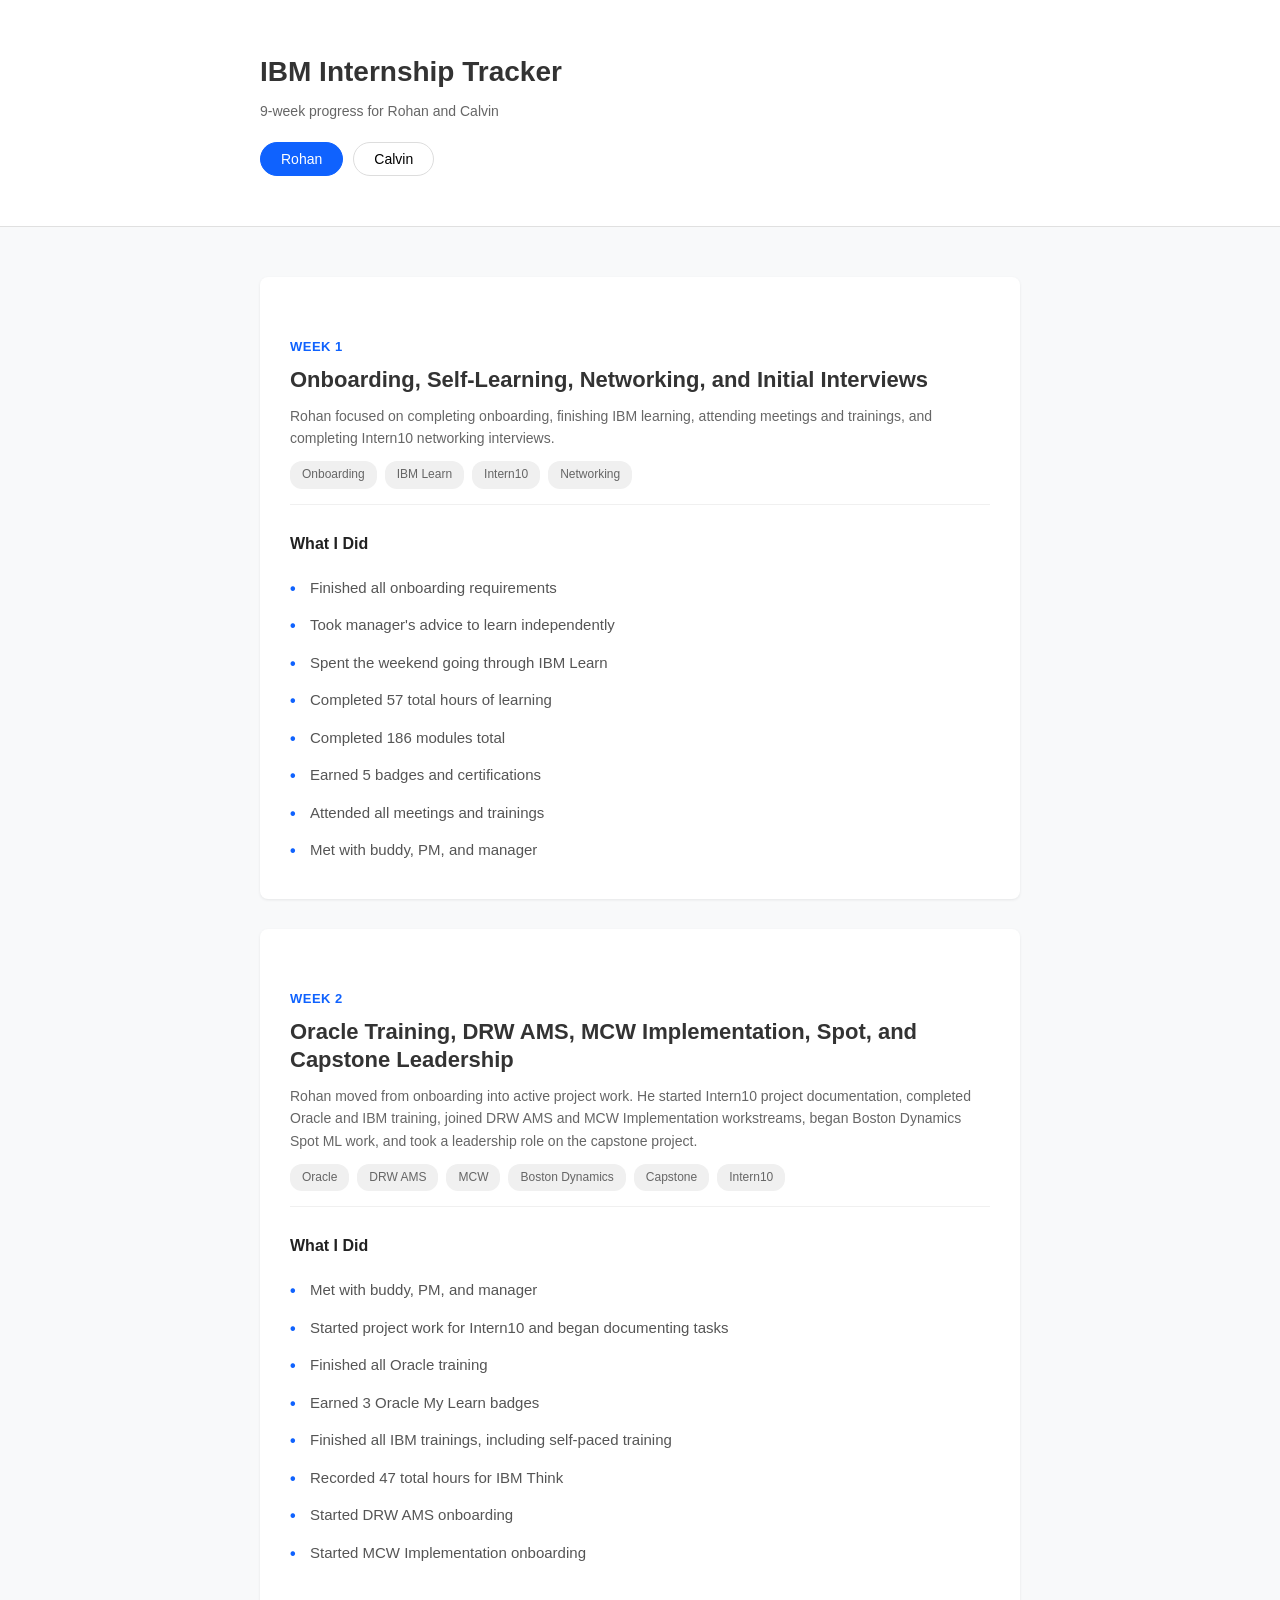
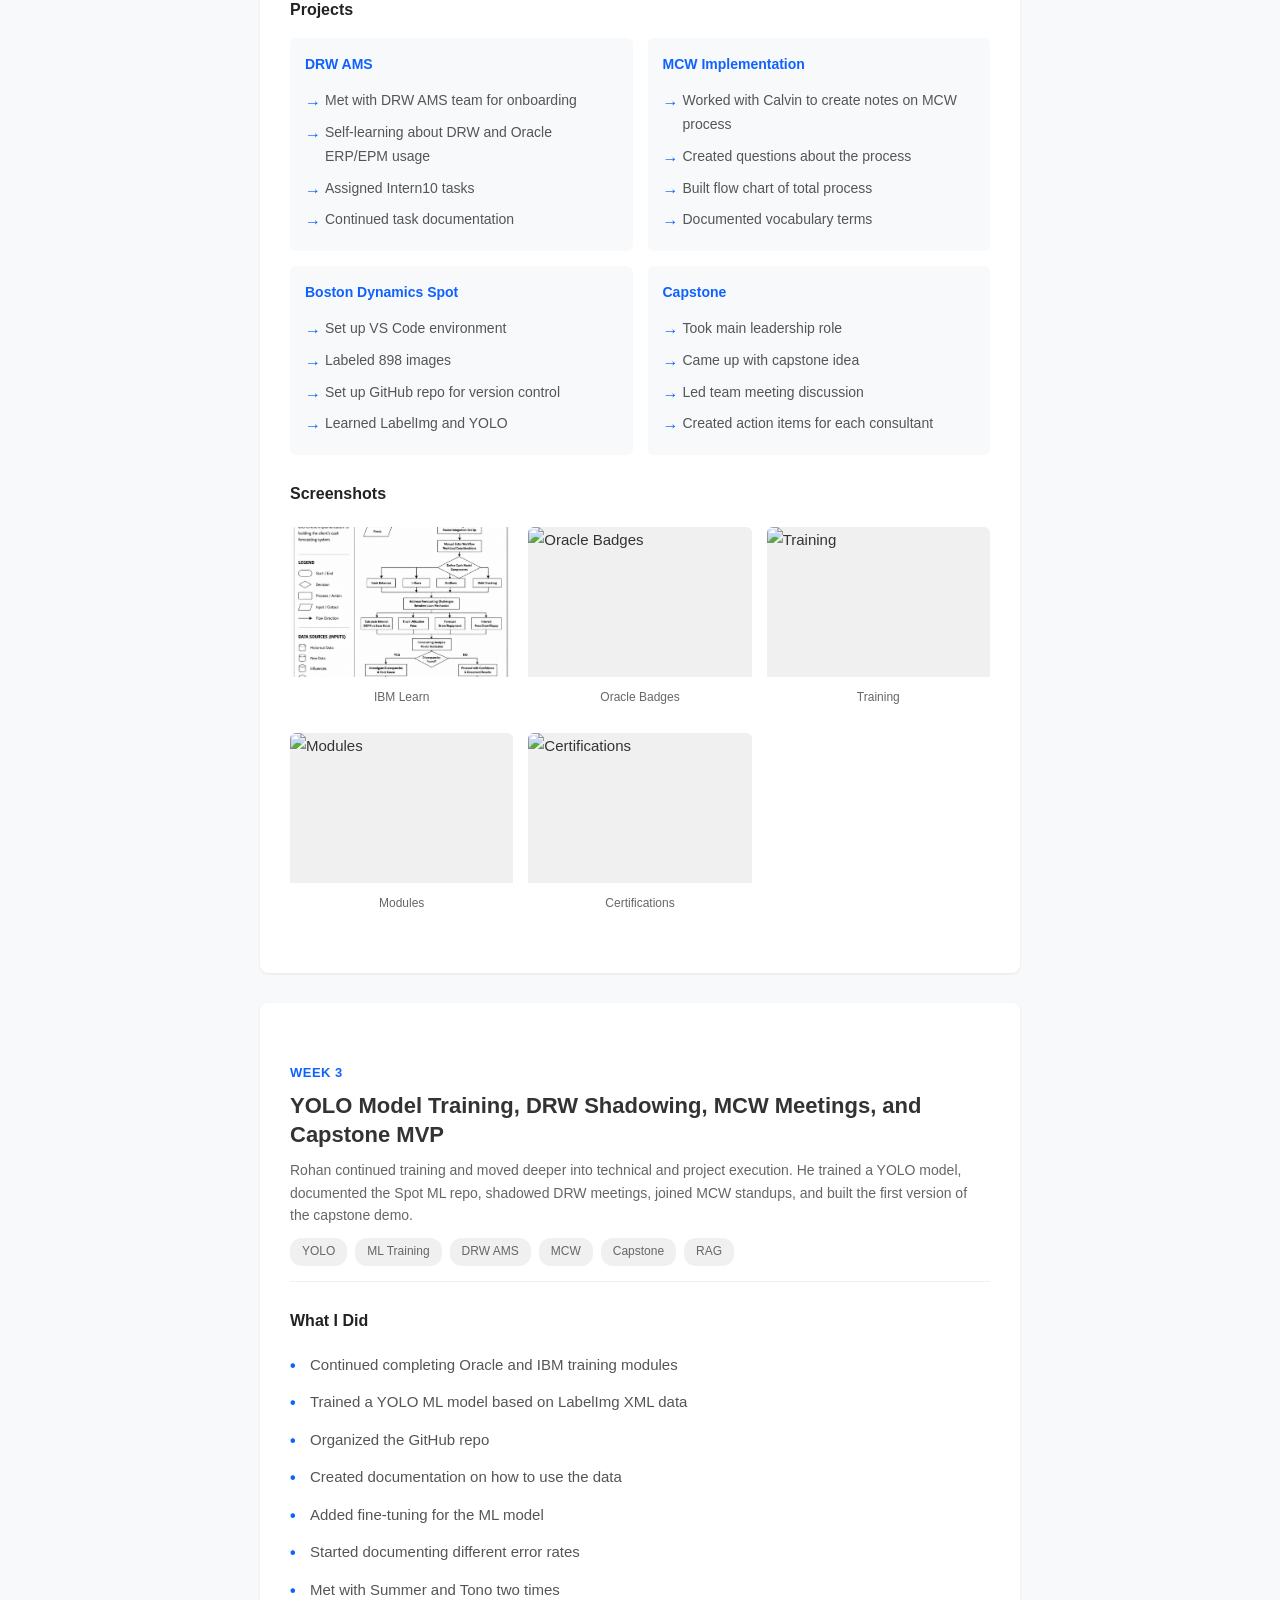
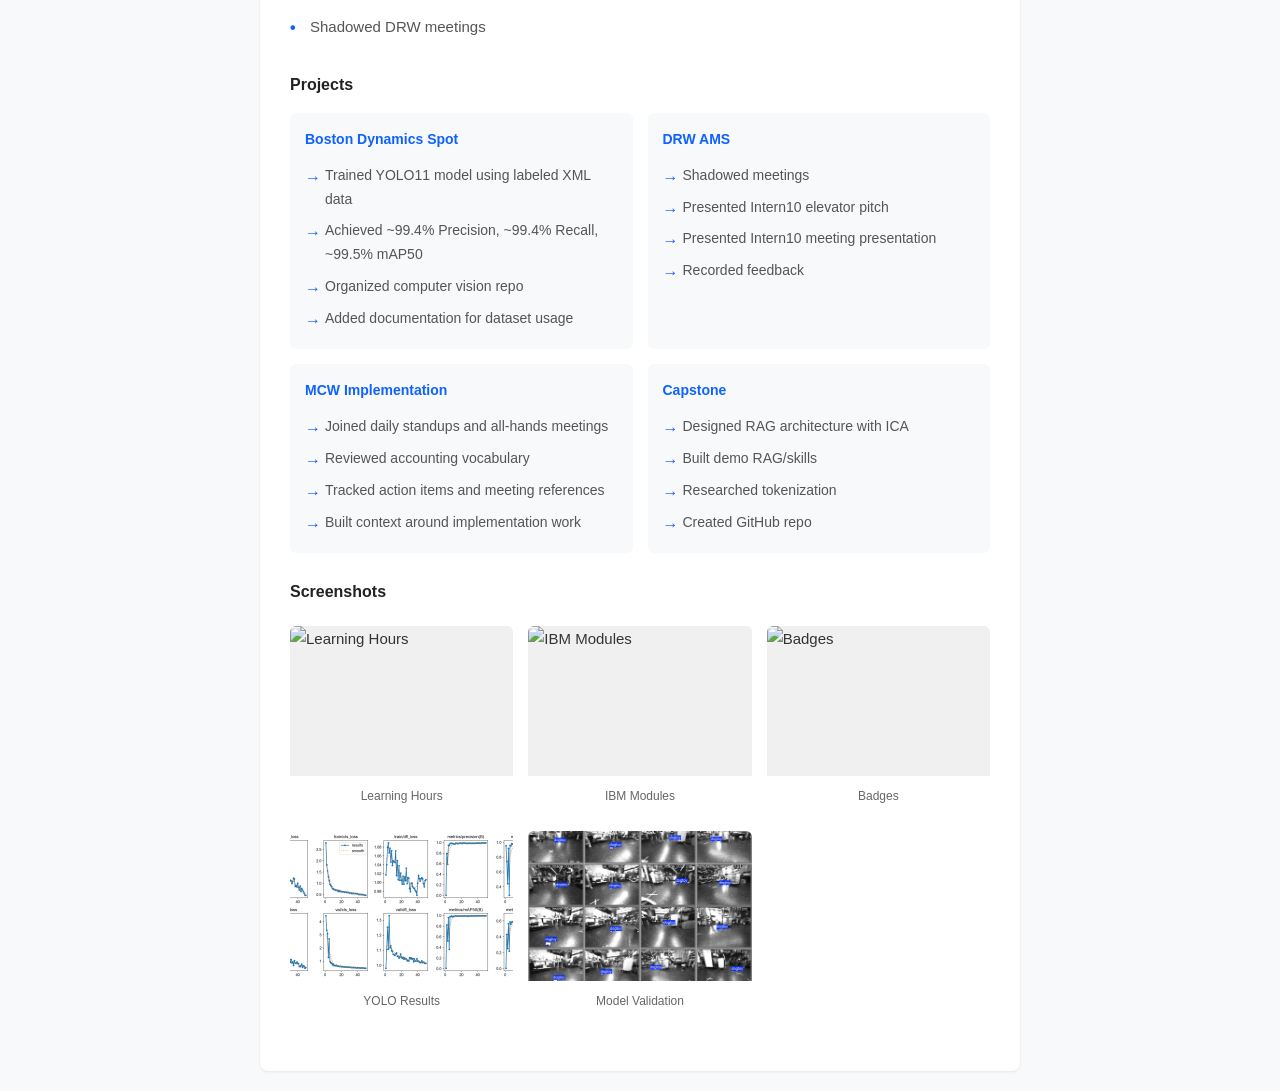
==== index.html @ 29b95010 "d" ====
<!DOCTYPE html>
<html lang="en">
<head>
    <meta charset="UTF-8">
    <meta name="viewport" content="width=device-width, initial-scale=1.0">
    <title>IBM Internship Tracker</title>
    <link rel="stylesheet" href="styles.css">
</head>
<body>
    <header>
        <div class="container">
            <h1>IBM Internship Tracker</h1>
            <p class="subtitle">9-week progress for Rohan and Calvin</p>
            <nav class="person-nav">
                <button class="person-btn active" data-person="rohan">Rohan</button>
                <button class="person-btn" data-person="calvin">Calvin</button>
            </nav>
        </div>
    </header>

    <main class="container">
        <div class="timeline" id="timeline">
            <!-- Week posts will be generated here -->
        </div>
    </main>

    <div id="modal" class="modal hidden">
        <div class="modal-backdrop" id="modal-backdrop"></div>
        <div class="modal-content">
            <button class="modal-close" id="modal-close">&times;</button>
            <div id="modal-body"></div>
        </div>
    </div>

    <script src="data/internshipData.js"></script>
    <script src="script.js"></script>
</body>
</html>
---- styles.css ----
/* Simple Blog-Style IBM Internship Tracker */

* {
  margin: 0;
  padding: 0;
  box-sizing: border-box;
}

body {
  font-family: -apple-system, BlinkMacSystemFont, 'Segoe UI', Roboto, sans-serif;
  background: #f8f9fa;
  color: #333;
  line-height: 1.6;
}

.container {
  max-width: 800px;
  margin: 0 auto;
  padding: 20px;
}

/* Header */
header {
  background: white;
  border-bottom: 1px solid #e0e0e0;
  padding: 30px 0;
  margin-bottom: 30px;
}

header h1 {
  font-size: 28px;
  font-weight: 600;
  margin-bottom: 5px;
}

.subtitle {
  color: #666;
  font-size: 14px;
  margin-bottom: 20px;
}

.person-nav {
  display: flex;
  gap: 10px;
  margin-top: 20px;
}

.person-btn {
  padding: 8px 20px;
  border: 1px solid #ddd;
  background: white;
  border-radius: 20px;
  cursor: pointer;
  font-size: 14px;
  transition: all 0.2s;
}

.person-btn:hover {
  border-color: #0f62fe;
  color: #0f62fe;
}

.person-btn.active {
  background: #0f62fe;
  color: white;
  border-color: #0f62fe;
}

/* Timeline */
.timeline {
  display: flex;
  flex-direction: column;
  gap: 30px;
}

/* Week Post */
.week-post {
  background: white;
  border-radius: 8px;
  padding: 30px;
  box-shadow: 0 1px 3px rgba(0,0,0,0.08);
}

.week-post.hidden {
  display: none;
}

.week-header {
  margin-bottom: 20px;
  padding-bottom: 15px;
  border-bottom: 1px solid #f0f0f0;
}

.week-number {
  color: #0f62fe;
  font-size: 13px;
  font-weight: 600;
  text-transform: uppercase;
  letter-spacing: 0.5px;
  margin-bottom: 8px;
}

.week-title {
  font-size: 22px;
  font-weight: 600;
  margin-bottom: 10px;
  line-height: 1.3;
}

.week-meta {
  color: #666;
  font-size: 14px;
}

.week-tags {
  display: flex;
  flex-wrap: wrap;
  gap: 8px;
  margin-top: 12px;
}

.tag {
  display: inline-block;
  padding: 4px 12px;
  background: #f0f0f0;
  border-radius: 12px;
  font-size: 12px;
  color: #666;
}

/* Week Content */
.week-content {
  font-size: 15px;
  line-height: 1.7;
}

.week-content h3 {
  font-size: 16px;
  font-weight: 600;
  margin: 25px 0 12px 0;
  color: #222;
}

.week-content ul {
  list-style: none;
  padding: 0;
}

.week-content li {
  padding: 6px 0;
  padding-left: 20px;
  position: relative;
  color: #555;
}

.week-content li:before {
  content: "•";
  position: absolute;
  left: 0;
  color: #0f62fe;
  font-weight: bold;
  font-size: 16px;
}

.week-content p {
  margin: 12px 0;
  color: #555;
}

/* Project Cards */
.project-grid {
  display: grid;
  grid-template-columns: repeat(auto-fit, minmax(280px, 1fr));
  gap: 15px;
  margin: 15px 0;
}

.project-card {
  background: #f8f9fa;
  border-radius: 6px;
  padding: 15px;
}

.project-card h4 {
  font-size: 14px;
  font-weight: 600;
  color: #0f62fe;
  margin-bottom: 8px;
}

.project-card ul {
  font-size: 14px;
}

.project-card li {
  padding: 4px 0;
  padding-left: 20px;
}

.project-card li:before {
  content: "→";
  left: 0;
}

/* Assets */
.asset-gallery {
  display: grid;
  grid-template-columns: repeat(auto-fill, minmax(200px, 1fr));
  gap: 15px;
  margin: 20px 0;
}

.asset-item {
  border-radius: 6px;
  overflow: hidden;
  cursor: pointer;
  transition: transform 0.2s;
  background: #f8f9fa;
}

.asset-item:hover {
  transform: scale(1.02);
}

.asset-thumbnail {
  width: 100%;
  height: 150px;
  object-fit: cover;
  display: block;
  background: #f0f0f0;
}

.asset-caption {
  padding: 10px 8px;
  font-size: 12px;
  color: #666;
  text-align: center;
  background: white;
  min-height: 38px;
  display: flex;
  align-items: center;
  justify-content: center;
}

.no-assets {
  color: #999;
  font-style: italic;
  padding: 20px;
  text-align: center;
  background: #f8f9fa;
  border-radius: 6px;
}

/* Modal */
.modal {
  position: fixed;
  top: 0;
  left: 0;
  width: 100%;
  height: 100%;
  z-index: 1000;
  display: flex;
  align-items: center;
  justify-content: center;
}

.modal.hidden {
  display: none;
}

.modal-backdrop {
  position: absolute;
  top: 0;
  left: 0;
  width: 100%;
  height: 100%;
  background: rgba(0, 0, 0, 0.7);
}

.modal-content {
  position: relative;
  background: white;
  border-radius: 8px;
  max-width: 90%;
  max-height: 90%;
  overflow: auto;
  box-shadow: 0 4px 20px rgba(0,0,0,0.3);
  z-index: 1001;
}

.modal-close {
  position: absolute;
  top: 10px;
  right: 10px;
  background: white;
  border: none;
  font-size: 24px;
  cursor: pointer;
  width: 36px;
  height: 36px;
  border-radius: 50%;
  display: flex;
  align-items: center;
  justify-content: center;
  color: #333;
  z-index: 1002;
}

.modal-close:hover {
  background: #f0f0f0;
}

#modal-body {
  padding: 40px;
}

#modal-body img {
  max-width: 100%;
  height: auto;
  border-radius: 6px;
}

/* Responsive */
@media (max-width: 768px) {
  .container {
    padding: 15px;
  }

  header h1 {
    font-size: 24px;
  }

  .week-post {
    padding: 20px;
  }

  .week-title {
    font-size: 20px;
  }

  .asset-gallery {
    grid-template-columns: repeat(auto-fill, minmax(150px, 1fr));
  }

  .project-grid {
    grid-template-columns: 1fr;
  }
}
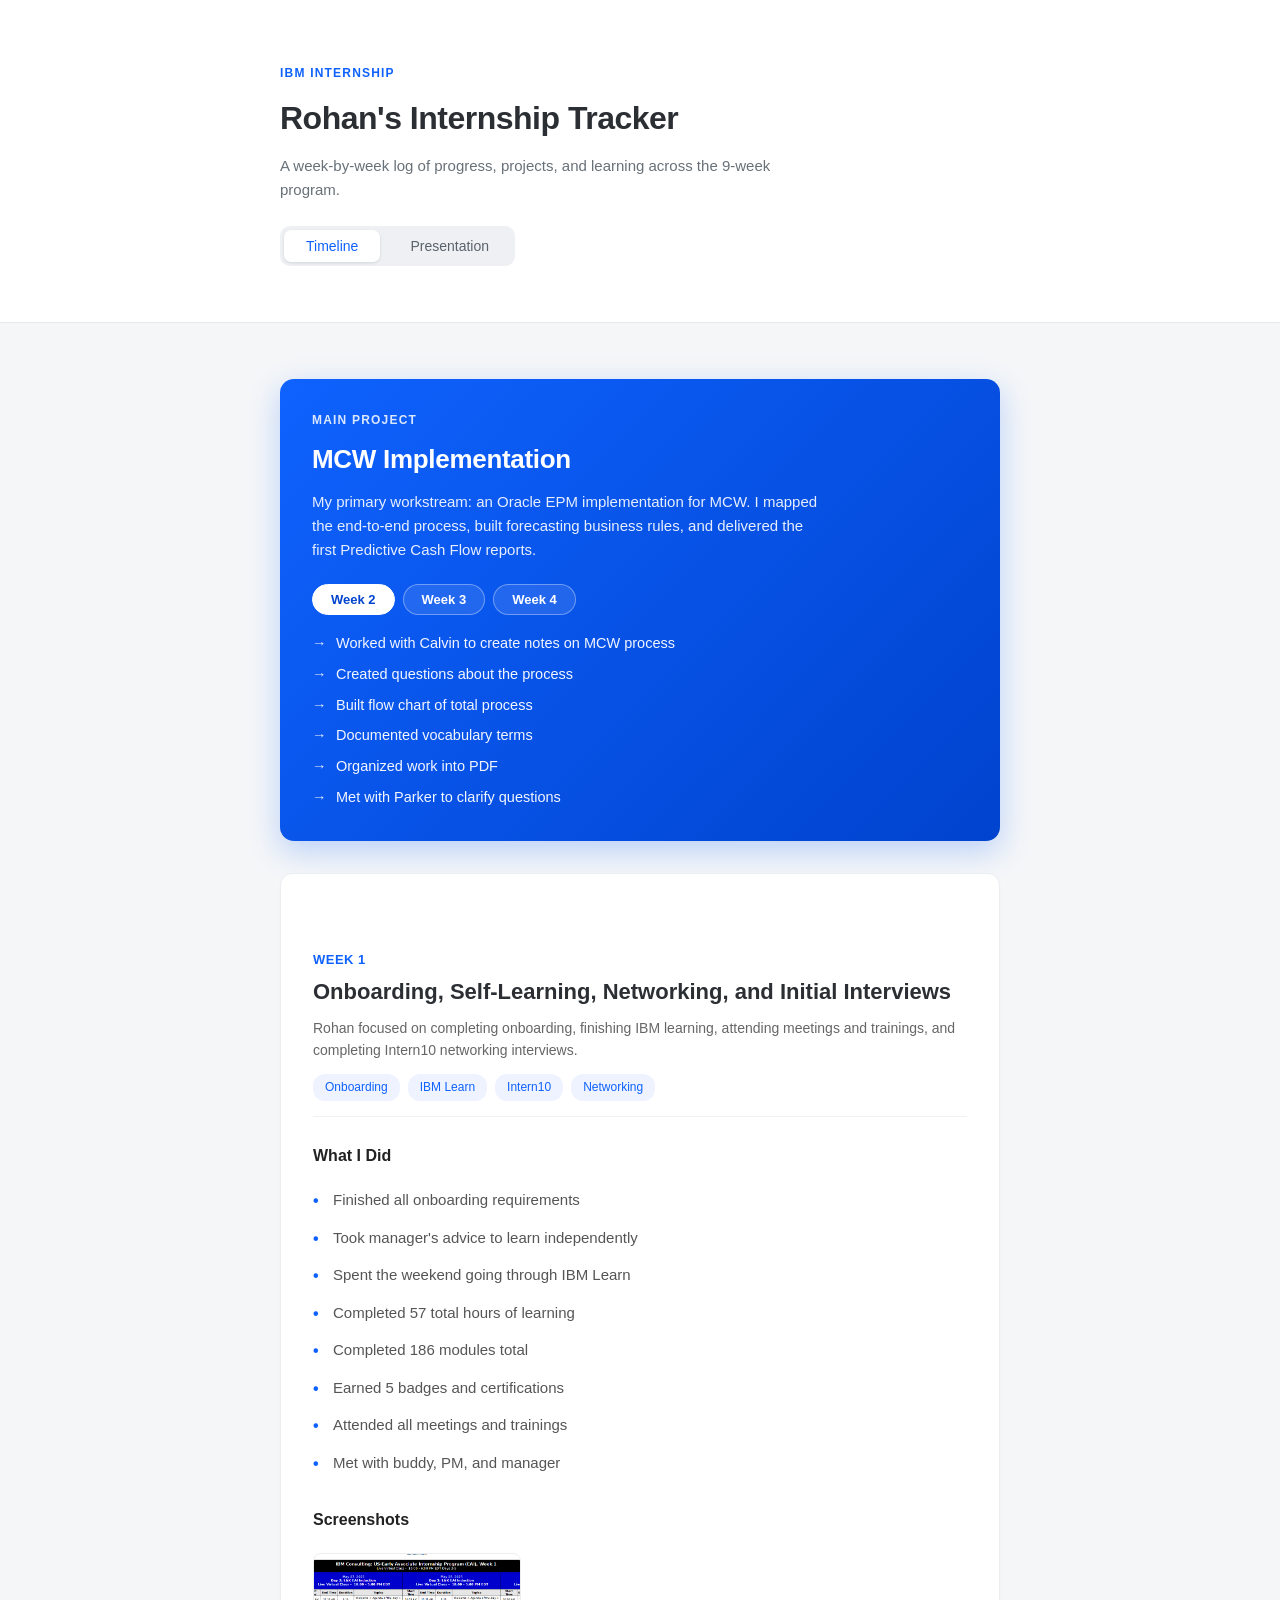
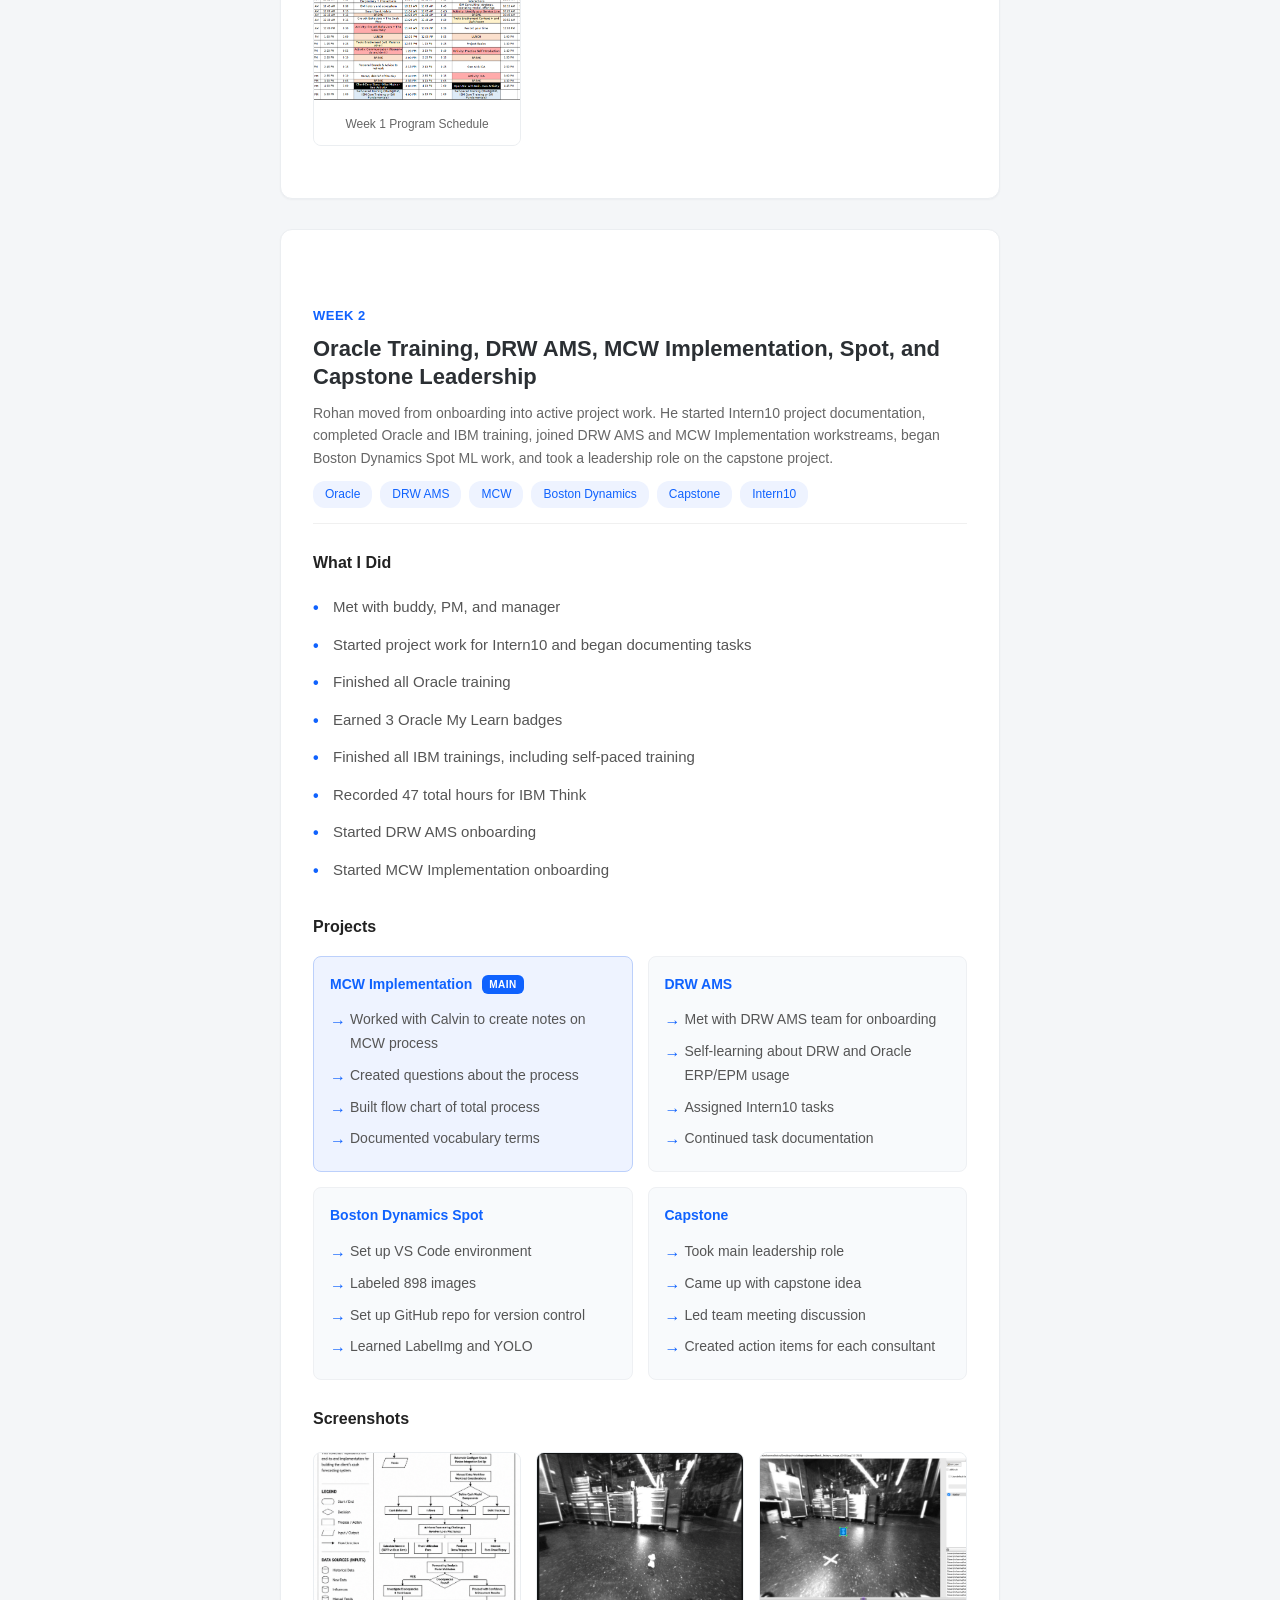
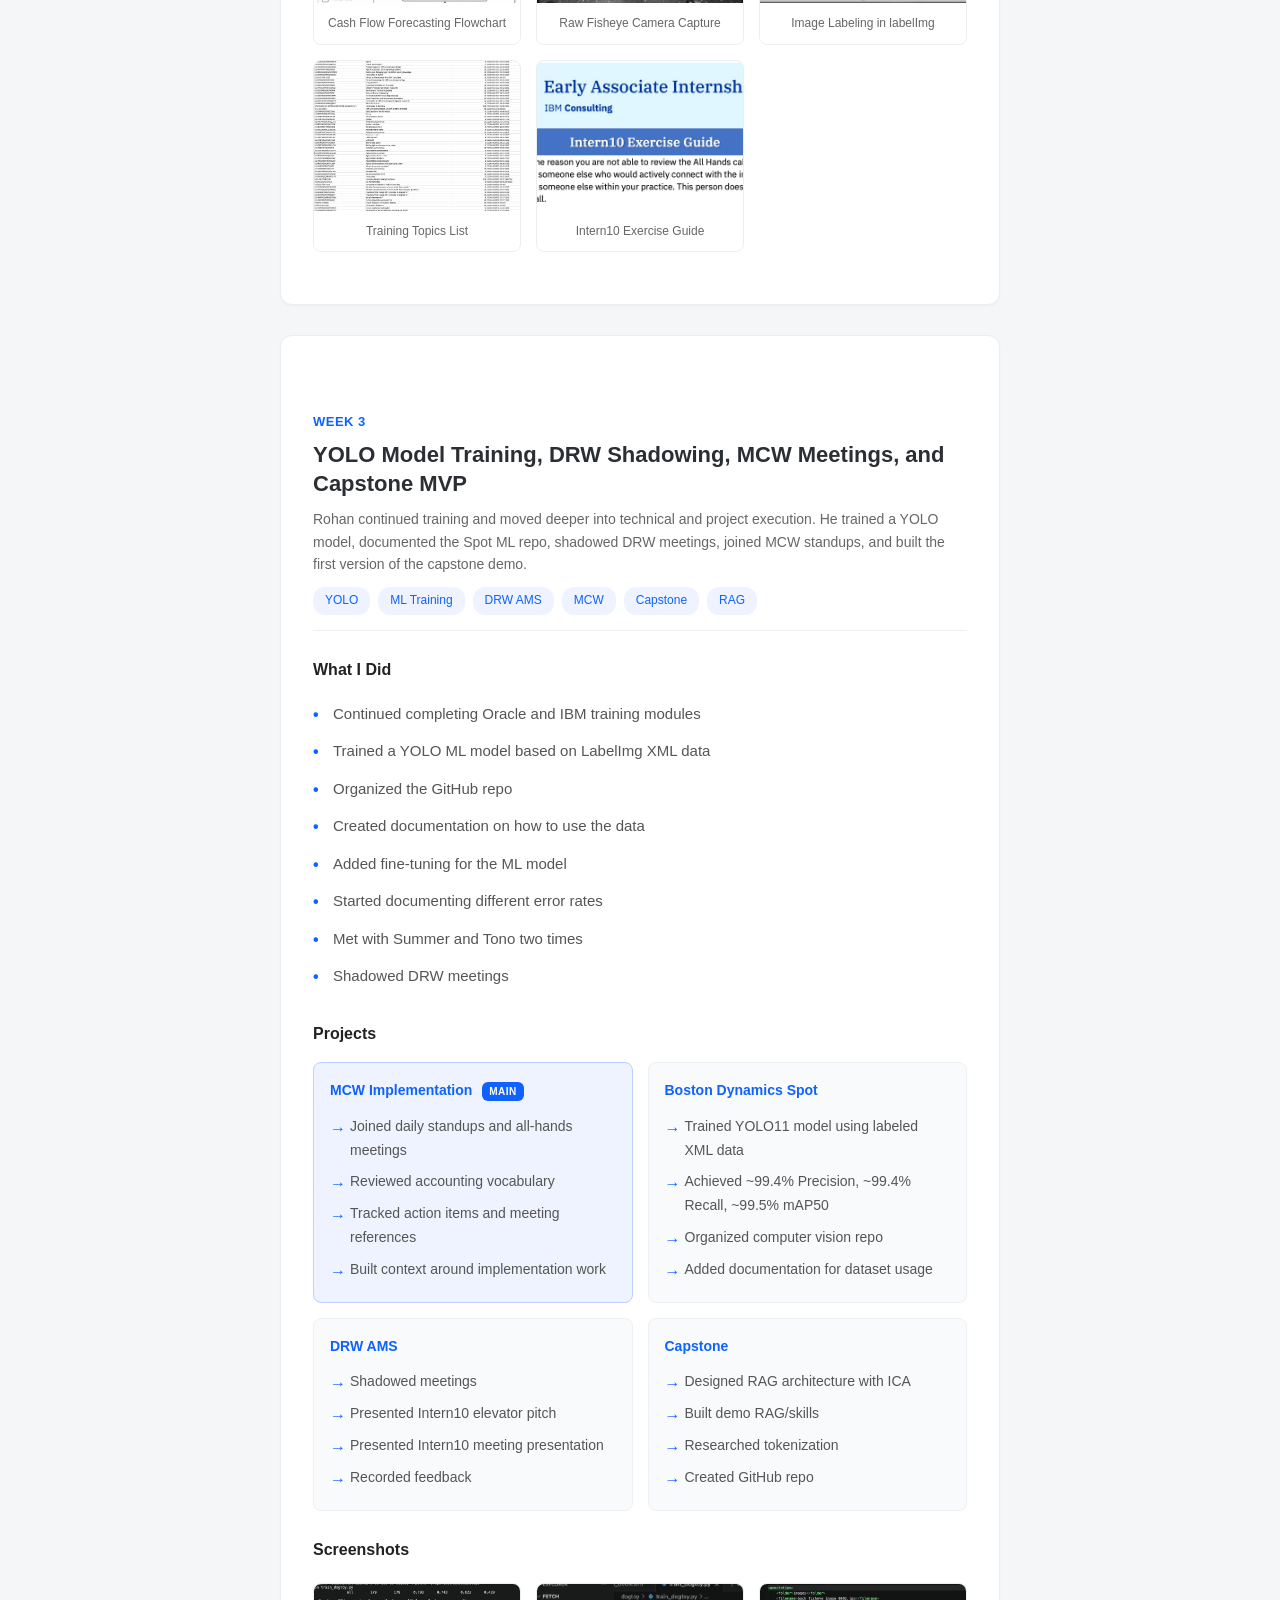
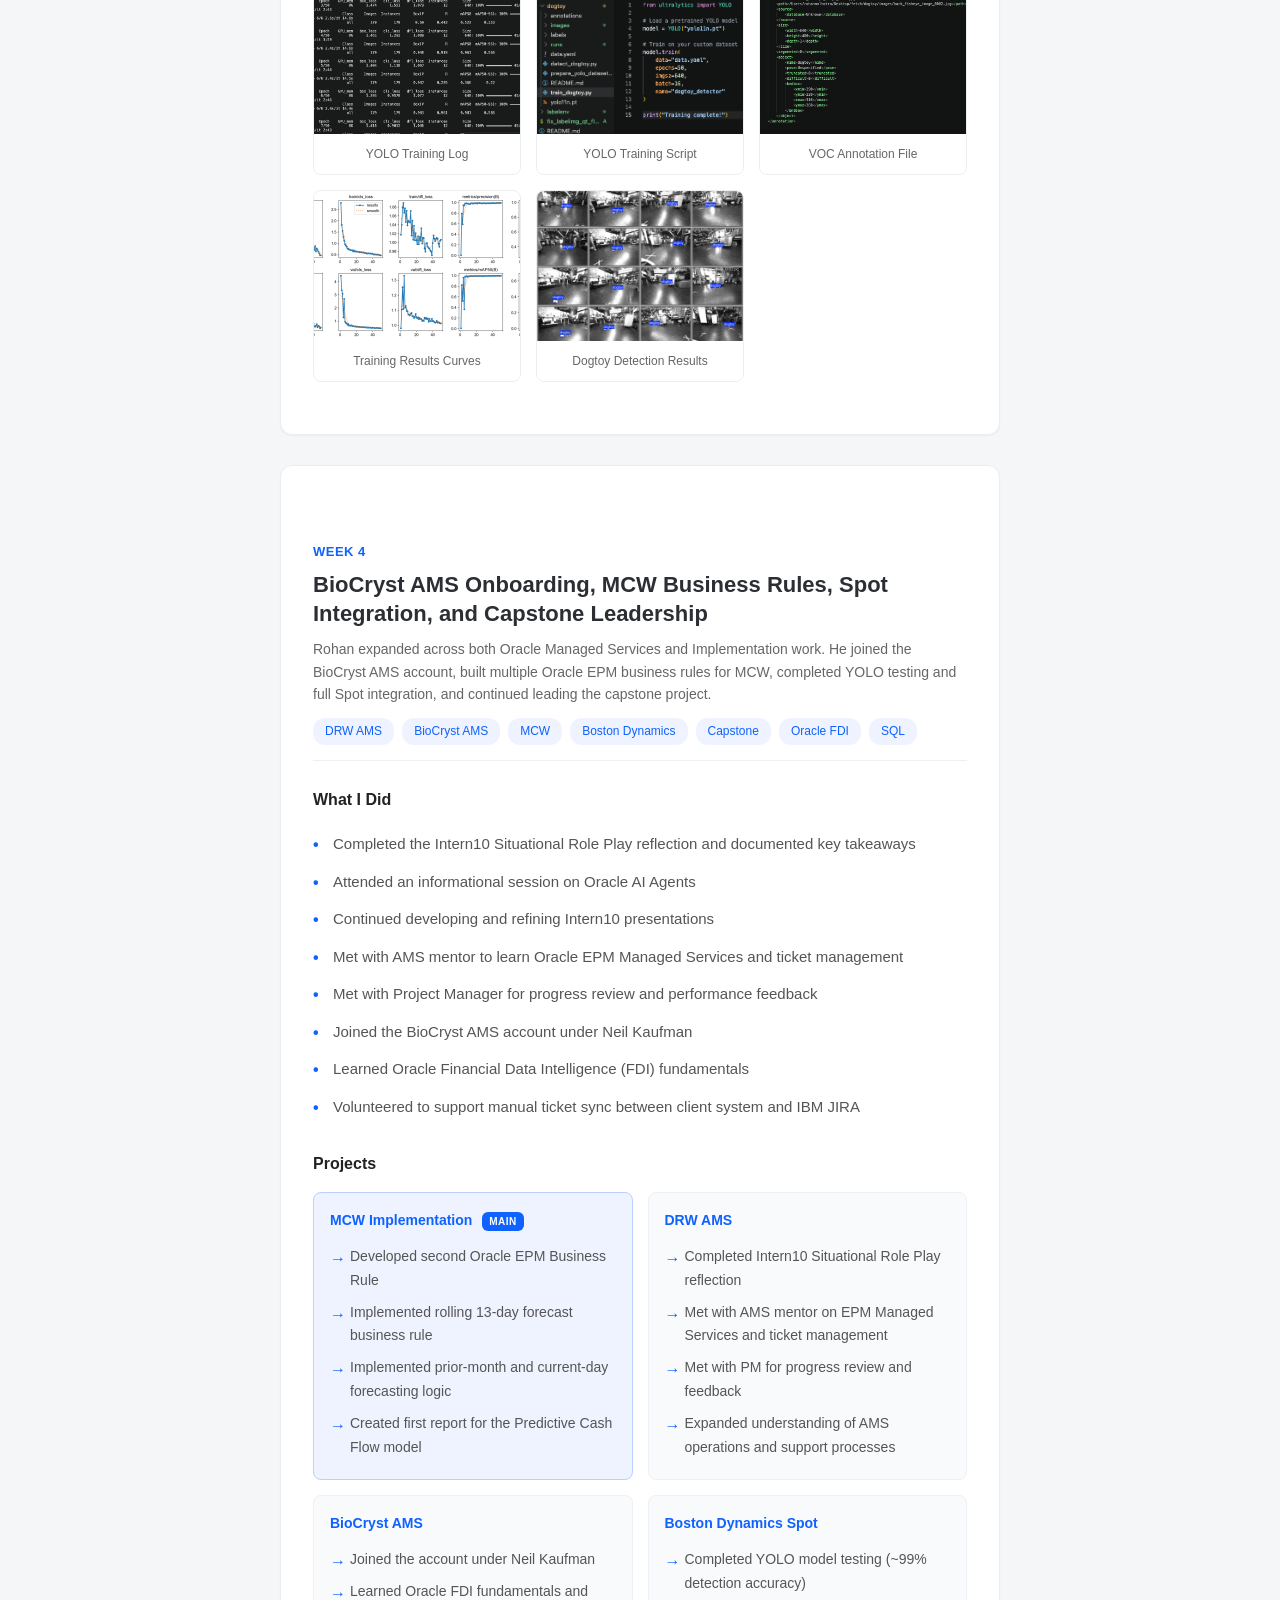
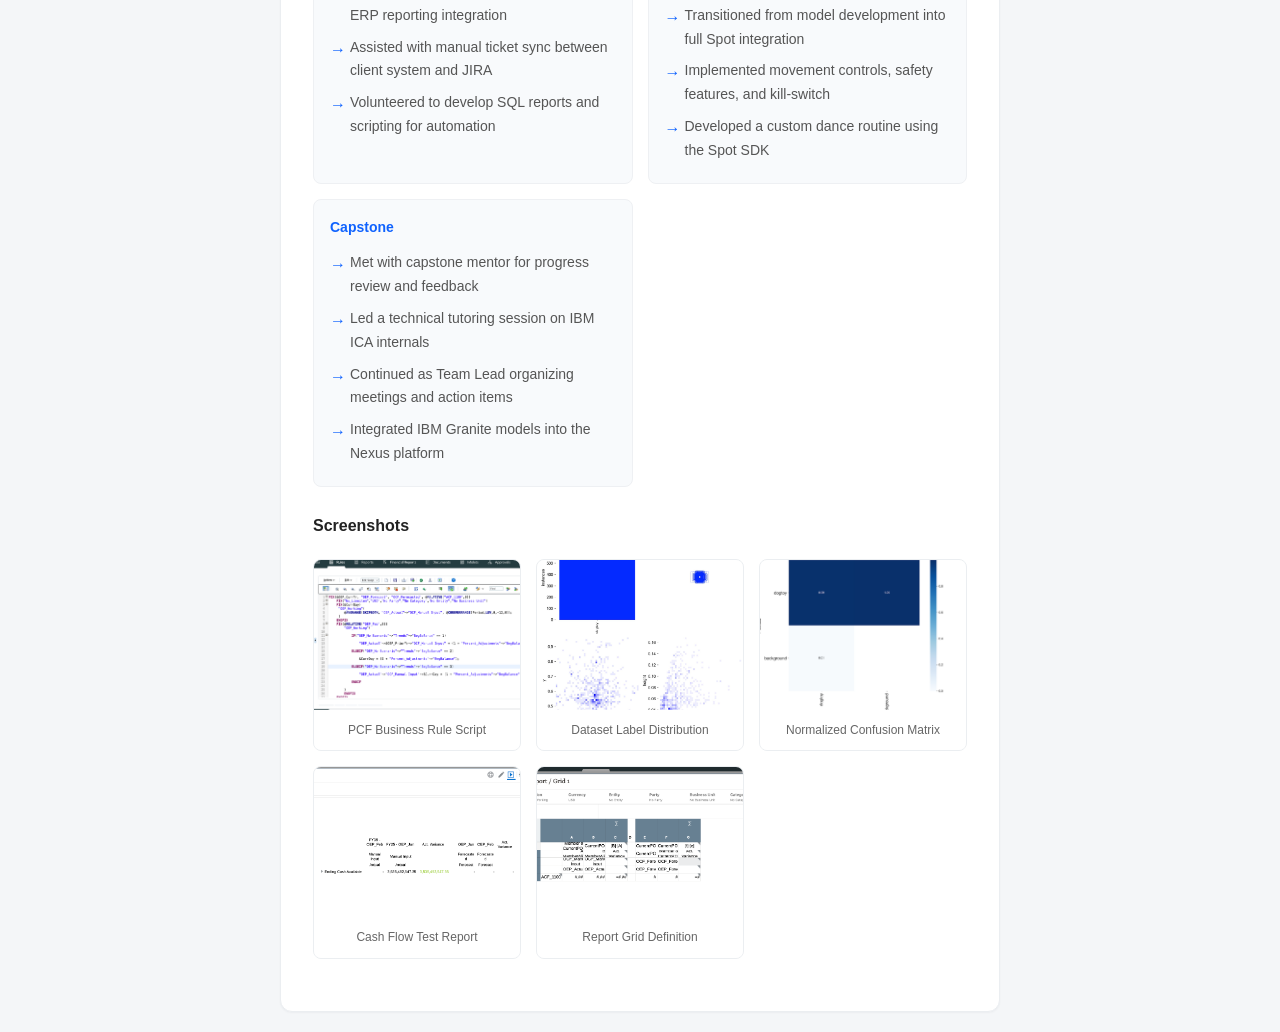
==== commit 88d505c4: "d" ====
--- a/index.html
+++ b/index.html
@@ -4,23 +4,39 @@
     <meta charset="UTF-8">
     <meta name="viewport" content="width=device-width, initial-scale=1.0">
     <title>IBM Internship Tracker</title>
+    <link rel="icon" type="image/svg+xml" href="favicon.svg">
     <link rel="stylesheet" href="styles.css">
 </head>
 <body>
     <header>
         <div class="container">
-            <h1>IBM Internship Tracker</h1>
-            <p class="subtitle">9-week progress for Rohan and Calvin</p>
-            <nav class="person-nav">
-                <button class="person-btn active" data-person="rohan">Rohan</button>
-                <button class="person-btn" data-person="calvin">Calvin</button>
+            <p class="eyebrow">IBM Internship</p>
+            <h1>Rohan's Internship Tracker</h1>
+            <p class="subtitle">A week-by-week log of progress, projects, and learning across the 9-week program.</p>
+            <nav class="view-nav">
+                <button class="view-btn active" data-view="timeline">Timeline</button>
+                <button class="view-btn" data-view="presentation">Presentation</button>
             </nav>
         </div>
     </header>
 
     <main class="container">
-        <div class="timeline" id="timeline">
-            <!-- Week posts will be generated here -->
+        <div class="view" id="timeline-view">
+            <div id="mcw-spotlight"></div>
+            <div class="timeline" id="timeline">
+                <!-- Week posts will be generated here -->
+            </div>
+        </div>
+
+        <div class="view hidden" id="presentation-view">
+            <div class="deck" id="deck">
+                <div class="slide-stage" id="slide-stage"></div>
+                <div class="deck-controls">
+                    <button class="deck-btn" id="deck-prev" aria-label="Previous slide">&larr;</button>
+                    <div class="deck-dots" id="deck-dots"></div>
+                    <button class="deck-btn" id="deck-next" aria-label="Next slide">&rarr;</button>
+                </div>
+            </div>
         </div>
     </main>
 
--- a/styles.css
+++ b/styles.css
@@ -8,13 +8,14 @@
 
 body {
   font-family: -apple-system, BlinkMacSystemFont, 'Segoe UI', Roboto, sans-serif;
-  background: #f8f9fa;
-  color: #333;
+  background: #f4f6f8;
+  color: #2b2f33;
   line-height: 1.6;
+  -webkit-font-smoothing: antialiased;
 }
 
 .container {
-  max-width: 800px;
+  max-width: 760px;
   margin: 0 auto;
   padding: 20px;
 }
@@ -22,48 +23,68 @@
 /* Header */
 header {
   background: white;
-  border-bottom: 1px solid #e0e0e0;
-  padding: 30px 0;
-  margin-bottom: 30px;
+  border-bottom: 1px solid #e6e9ec;
+  padding: 44px 0 36px;
+  margin-bottom: 36px;
+}
+
+.eyebrow {
+  color: #0f62fe;
+  font-size: 12px;
+  font-weight: 700;
+  text-transform: uppercase;
+  letter-spacing: 1.2px;
+  margin-bottom: 10px;
 }
 
 header h1 {
-  font-size: 28px;
-  font-weight: 600;
-  margin-bottom: 5px;
+  font-size: 32px;
+  font-weight: 700;
+  letter-spacing: -0.5px;
+  margin-bottom: 10px;
 }
 
 .subtitle {
-  color: #666;
-  font-size: 14px;
-  margin-bottom: 20px;
-}
-
-.person-nav {
-  display: flex;
-  gap: 10px;
-  margin-top: 20px;
-}
-
-.person-btn {
-  padding: 8px 20px;
-  border: 1px solid #ddd;
-  background: white;
-  border-radius: 20px;
+  color: #687078;
+  font-size: 15px;
+  max-width: 60ch;
+}
+
+/* View tabs (Timeline / Presentation) */
+.view-nav {
+  display: flex;
+  gap: 8px;
+  margin-top: 24px;
+  background: #eef0f3;
+  padding: 4px;
+  border-radius: 10px;
+  width: fit-content;
+}
+
+.view-btn {
+  padding: 8px 22px;
+  border: none;
+  background: transparent;
+  border-radius: 7px;
   cursor: pointer;
   font-size: 14px;
-  transition: all 0.2s;
-}
-
-.person-btn:hover {
-  border-color: #0f62fe;
-  color: #0f62fe;
-}
-
-.person-btn.active {
-  background: #0f62fe;
-  color: white;
-  border-color: #0f62fe;
+  font-weight: 500;
+  color: #5a626b;
+  transition: all 0.18s ease;
+}
+
+.view-btn:hover {
+  color: #0f62fe;
+}
+
+.view-btn.active {
+  background: white;
+  color: #0f62fe;
+  box-shadow: 0 1px 3px rgba(16,24,40,0.12);
+}
+
+.view.hidden {
+  display: none;
 }
 
 /* Timeline */
@@ -76,9 +97,16 @@
 /* Week Post */
 .week-post {
   background: white;
-  border-radius: 8px;
-  padding: 30px;
-  box-shadow: 0 1px 3px rgba(0,0,0,0.08);
+  border-radius: 12px;
+  padding: 32px;
+  border: 1px solid #ebeef1;
+  box-shadow: 0 1px 2px rgba(16,24,40,0.04);
+  transition: box-shadow 0.2s ease, transform 0.2s ease;
+}
+
+.week-post:hover {
+  box-shadow: 0 8px 24px rgba(16,24,40,0.08);
+  transform: translateY(-2px);
 }
 
 .week-post.hidden {
@@ -122,10 +150,11 @@
 .tag {
   display: inline-block;
   padding: 4px 12px;
-  background: #f0f0f0;
+  background: #eef3ff;
   border-radius: 12px;
   font-size: 12px;
-  color: #666;
+  font-weight: 500;
+  color: #0f62fe;
 }
 
 /* Week Content */
@@ -176,9 +205,15 @@
 }
 
 .project-card {
-  background: #f8f9fa;
-  border-radius: 6px;
-  padding: 15px;
+  background: #f8fafc;
+  border: 1px solid #eef0f3;
+  border-radius: 8px;
+  padding: 16px;
+  transition: border-color 0.2s ease;
+}
+
+.project-card:hover {
+  border-color: #cdd9f5;
 }
 
 .project-card h4 {
@@ -211,15 +246,17 @@
 }
 
 .asset-item {
-  border-radius: 6px;
+  border-radius: 8px;
   overflow: hidden;
   cursor: pointer;
-  transition: transform 0.2s;
+  border: 1px solid #ebeef1;
+  transition: transform 0.2s ease, box-shadow 0.2s ease;
   background: #f8f9fa;
 }
 
 .asset-item:hover {
-  transform: scale(1.02);
+  transform: translateY(-3px);
+  box-shadow: 0 8px 20px rgba(16,24,40,0.12);
 }
 
 .asset-thumbnail {
@@ -320,6 +357,352 @@
   border-radius: 6px;
 }
 
+/* MCW Spotlight (featured main project) */
+.spotlight {
+  background: linear-gradient(135deg, #0f62fe 0%, #0043ce 100%);
+  color: white;
+  border-radius: 14px;
+  padding: 32px;
+  margin-bottom: 32px;
+  box-shadow: 0 10px 30px rgba(15,98,254,0.25);
+}
+
+.spotlight-label {
+  font-size: 12px;
+  font-weight: 700;
+  text-transform: uppercase;
+  letter-spacing: 1.2px;
+  opacity: 0.85;
+  margin-bottom: 8px;
+}
+
+.spotlight-title {
+  font-size: 26px;
+  font-weight: 700;
+  letter-spacing: -0.3px;
+  margin-bottom: 10px;
+}
+
+.spotlight-desc {
+  font-size: 15px;
+  line-height: 1.6;
+  color: rgba(255,255,255,0.9);
+  max-width: 62ch;
+  margin-bottom: 22px;
+}
+
+.spotlight-tabs {
+  display: flex;
+  gap: 8px;
+  margin-bottom: 18px;
+}
+
+.spotlight-tab {
+  border: 1px solid rgba(255,255,255,0.35);
+  background: rgba(255,255,255,0.1);
+  color: white;
+  font-size: 13px;
+  font-weight: 600;
+  padding: 7px 18px;
+  border-radius: 20px;
+  cursor: pointer;
+  transition: all 0.18s ease;
+}
+
+.spotlight-tab:hover {
+  background: rgba(255,255,255,0.2);
+}
+
+.spotlight-tab.active {
+  background: white;
+  color: #0043ce;
+  border-color: white;
+}
+
+.spotlight-panel {
+  display: none;
+  list-style: none;
+  padding: 0;
+  margin: 0;
+  flex-direction: column;
+  gap: 9px;
+  animation: slideIn 0.25s ease;
+}
+
+.spotlight-panel.active {
+  display: flex;
+}
+
+.spotlight-panel li {
+  position: relative;
+  padding-left: 24px;
+  font-size: 14.5px;
+  line-height: 1.5;
+  color: rgba(255,255,255,0.95);
+}
+
+.spotlight-panel li:before {
+  content: "→";
+  position: absolute;
+  left: 0;
+  top: 0;
+  color: rgba(255,255,255,0.85);
+  font-weight: 700;
+}
+
+/* Featured project card inside a week */
+.project-card.featured {
+  background: #eef3ff;
+  border-color: #bcd0fb;
+}
+
+.featured-badge {
+  display: inline-block;
+  font-size: 10px;
+  font-weight: 700;
+  text-transform: uppercase;
+  letter-spacing: 0.5px;
+  background: #0f62fe;
+  color: white;
+  padding: 1px 7px;
+  border-radius: 6px;
+  margin-left: 6px;
+  vertical-align: middle;
+}
+
+/* Presentation deck */
+.deck {
+  display: flex;
+  flex-direction: column;
+  gap: 20px;
+}
+
+.slide-stage {
+  min-height: 420px;
+  display: flex;
+}
+
+.slide {
+  background: white;
+  border: 1px solid #ebeef1;
+  border-radius: 14px;
+  padding: 48px;
+  width: 100%;
+  box-shadow: 0 4px 16px rgba(16,24,40,0.06);
+  animation: slideIn 0.3s ease;
+}
+
+@keyframes slideIn {
+  from { opacity: 0; transform: translateY(8px); }
+  to { opacity: 1; transform: translateY(0); }
+}
+
+.slide-eyebrow {
+  font-size: 12px;
+  font-weight: 700;
+  text-transform: uppercase;
+  letter-spacing: 1.2px;
+  color: #687078;
+  margin-bottom: 12px;
+}
+
+.slide-eyebrow.accent {
+  color: #0f62fe;
+}
+
+.slide-title {
+  font-size: 28px;
+  font-weight: 700;
+  letter-spacing: -0.4px;
+  line-height: 1.25;
+  margin-bottom: 14px;
+}
+
+.slide-title.intro {
+  font-size: 40px;
+}
+
+.slide-subtitle {
+  font-size: 16px;
+  color: #687078;
+  margin-bottom: 32px;
+}
+
+.slide-focus {
+  font-size: 16px;
+  line-height: 1.6;
+  color: #4a5158;
+  margin-bottom: 24px;
+  max-width: 64ch;
+}
+
+.slide-section-label {
+  font-size: 12px;
+  font-weight: 700;
+  text-transform: uppercase;
+  letter-spacing: 0.8px;
+  color: #0f62fe;
+  margin-bottom: 12px;
+}
+
+.slide-points {
+  list-style: none;
+  padding: 0;
+  display: flex;
+  flex-direction: column;
+  gap: 10px;
+  margin-bottom: 24px;
+}
+
+.slide-points li {
+  position: relative;
+  padding-left: 26px;
+  font-size: 15.5px;
+  line-height: 1.5;
+  color: #3a4047;
+}
+
+.slide-points li:before {
+  content: "✓";
+  position: absolute;
+  left: 0;
+  top: 0;
+  color: #0f62fe;
+  font-weight: 700;
+}
+
+.slide-stats {
+  display: grid;
+  grid-template-columns: repeat(4, 1fr);
+  gap: 16px;
+  margin-bottom: 28px;
+}
+
+.slide-stat {
+  background: #f4f7ff;
+  border: 1px solid #e2eafd;
+  border-radius: 10px;
+  padding: 20px 16px;
+  text-align: center;
+}
+
+.slide-stat-value {
+  font-size: 32px;
+  font-weight: 700;
+  color: #0f62fe;
+  line-height: 1;
+  margin-bottom: 6px;
+}
+
+.slide-stat-label {
+  font-size: 12px;
+  color: #687078;
+  text-transform: uppercase;
+  letter-spacing: 0.5px;
+}
+
+.slide-hint {
+  font-size: 13px;
+  color: #98a0a8;
+  font-style: italic;
+}
+
+.slide-projects {
+  display: flex;
+  flex-wrap: wrap;
+  gap: 8px;
+  margin-bottom: 22px;
+}
+
+.slide-chip {
+  font-size: 12.5px;
+  font-weight: 500;
+  background: #f0f2f5;
+  color: #5a626b;
+  padding: 5px 12px;
+  border-radius: 14px;
+}
+
+.slide-chip.featured {
+  background: #0f62fe;
+  color: white;
+}
+
+.slide-assets {
+  display: flex;
+  gap: 10px;
+  flex-wrap: wrap;
+}
+
+.slide-assets img {
+  width: 130px;
+  height: 90px;
+  object-fit: cover;
+  border-radius: 8px;
+  border: 1px solid #ebeef1;
+  cursor: pointer;
+  transition: transform 0.2s ease, box-shadow 0.2s ease;
+}
+
+.slide-assets img:hover {
+  transform: translateY(-3px);
+  box-shadow: 0 8px 18px rgba(16,24,40,0.15);
+}
+
+.deck-controls {
+  display: flex;
+  align-items: center;
+  justify-content: center;
+  gap: 18px;
+}
+
+.deck-btn {
+  width: 44px;
+  height: 44px;
+  border-radius: 50%;
+  border: 1px solid #d8dde2;
+  background: white;
+  color: #0f62fe;
+  font-size: 18px;
+  cursor: pointer;
+  display: flex;
+  align-items: center;
+  justify-content: center;
+  transition: all 0.18s ease;
+}
+
+.deck-btn:hover:not(:disabled) {
+  background: #0f62fe;
+  color: white;
+  border-color: #0f62fe;
+}
+
+.deck-btn:disabled {
+  opacity: 0.4;
+  cursor: not-allowed;
+}
+
+.deck-dots {
+  display: flex;
+  gap: 8px;
+}
+
+.deck-dot {
+  width: 9px;
+  height: 9px;
+  border-radius: 50%;
+  border: none;
+  background: #cfd5db;
+  cursor: pointer;
+  padding: 0;
+  transition: all 0.18s ease;
+}
+
+.deck-dot.active {
+  background: #0f62fe;
+  transform: scale(1.3);
+}
+
 /* Responsive */
 @media (max-width: 768px) {
   .container {
@@ -345,4 +728,24 @@
   .project-grid {
     grid-template-columns: 1fr;
   }
-}
+
+  .spotlight {
+    padding: 24px;
+  }
+
+  .slide {
+    padding: 28px 22px;
+  }
+
+  .slide-title {
+    font-size: 22px;
+  }
+
+  .slide-title.intro {
+    font-size: 30px;
+  }
+
+  .slide-stats {
+    grid-template-columns: repeat(2, 1fr);
+  }
+}
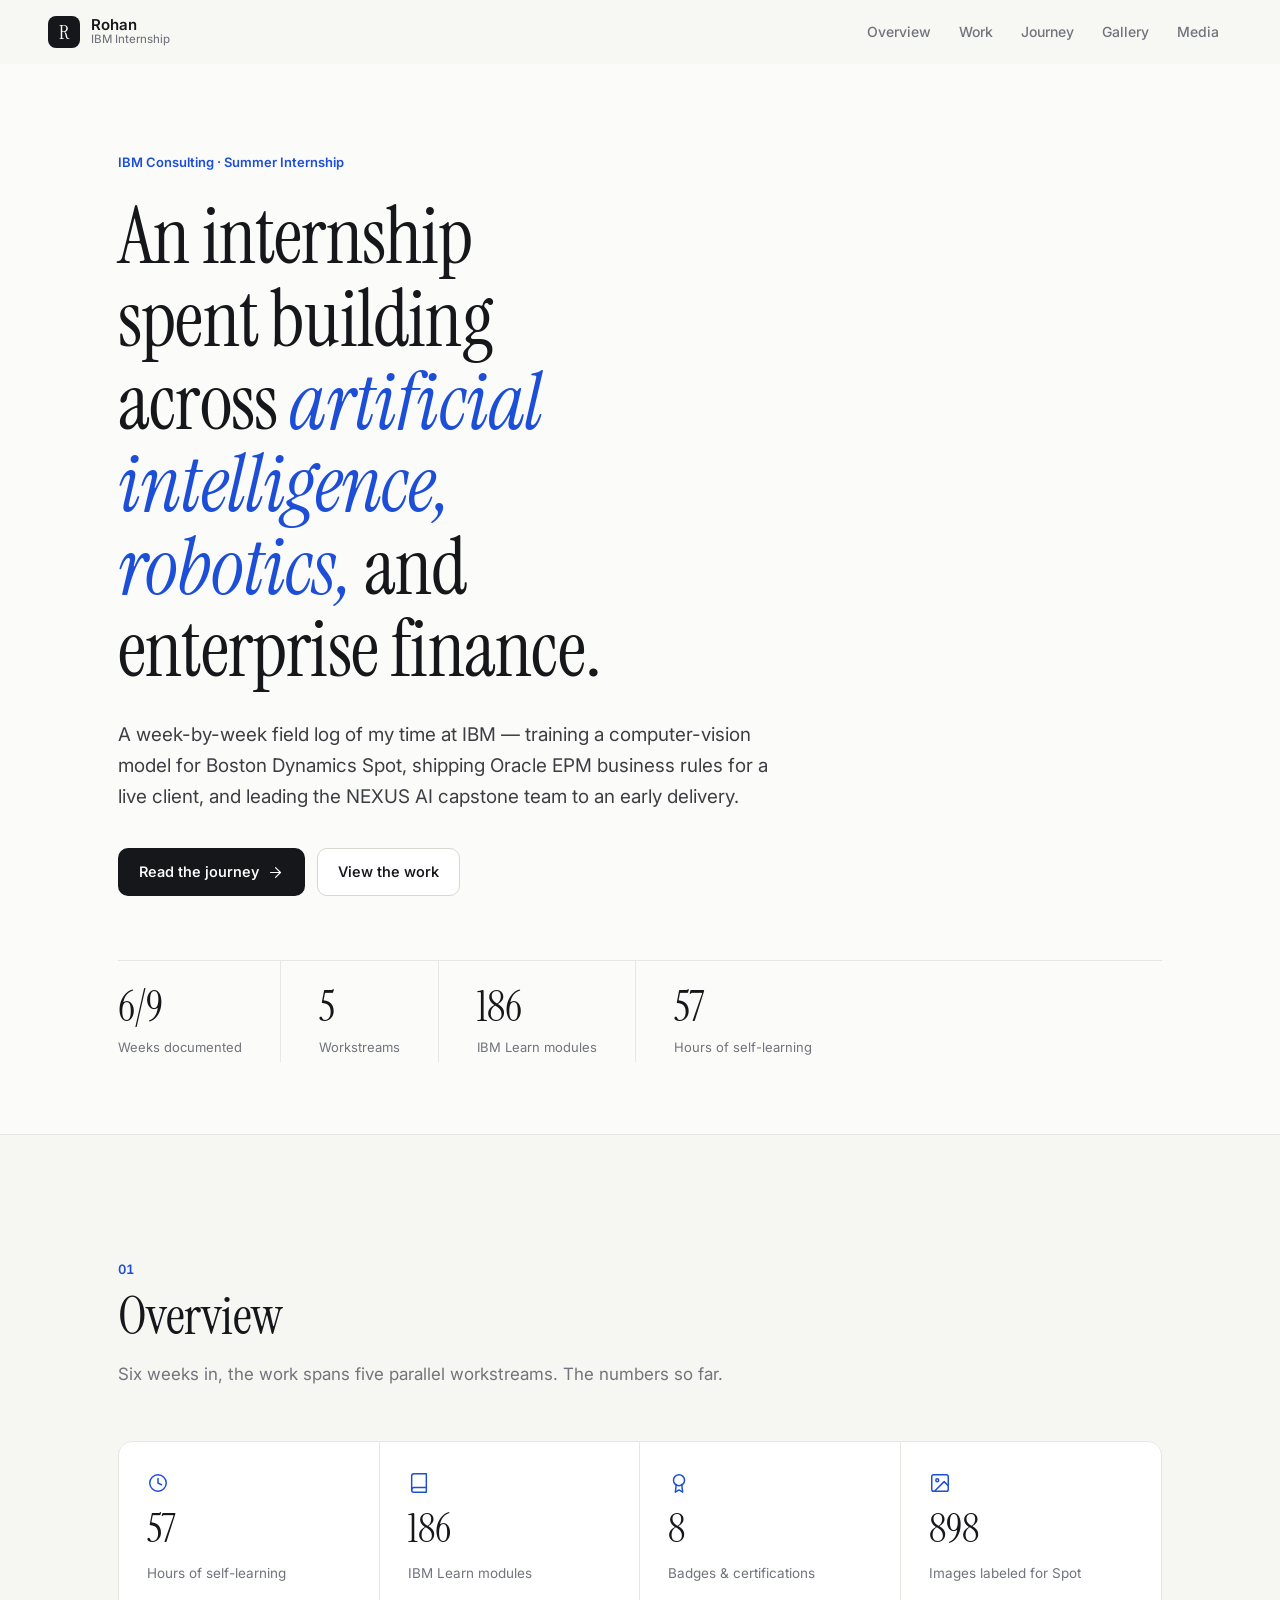
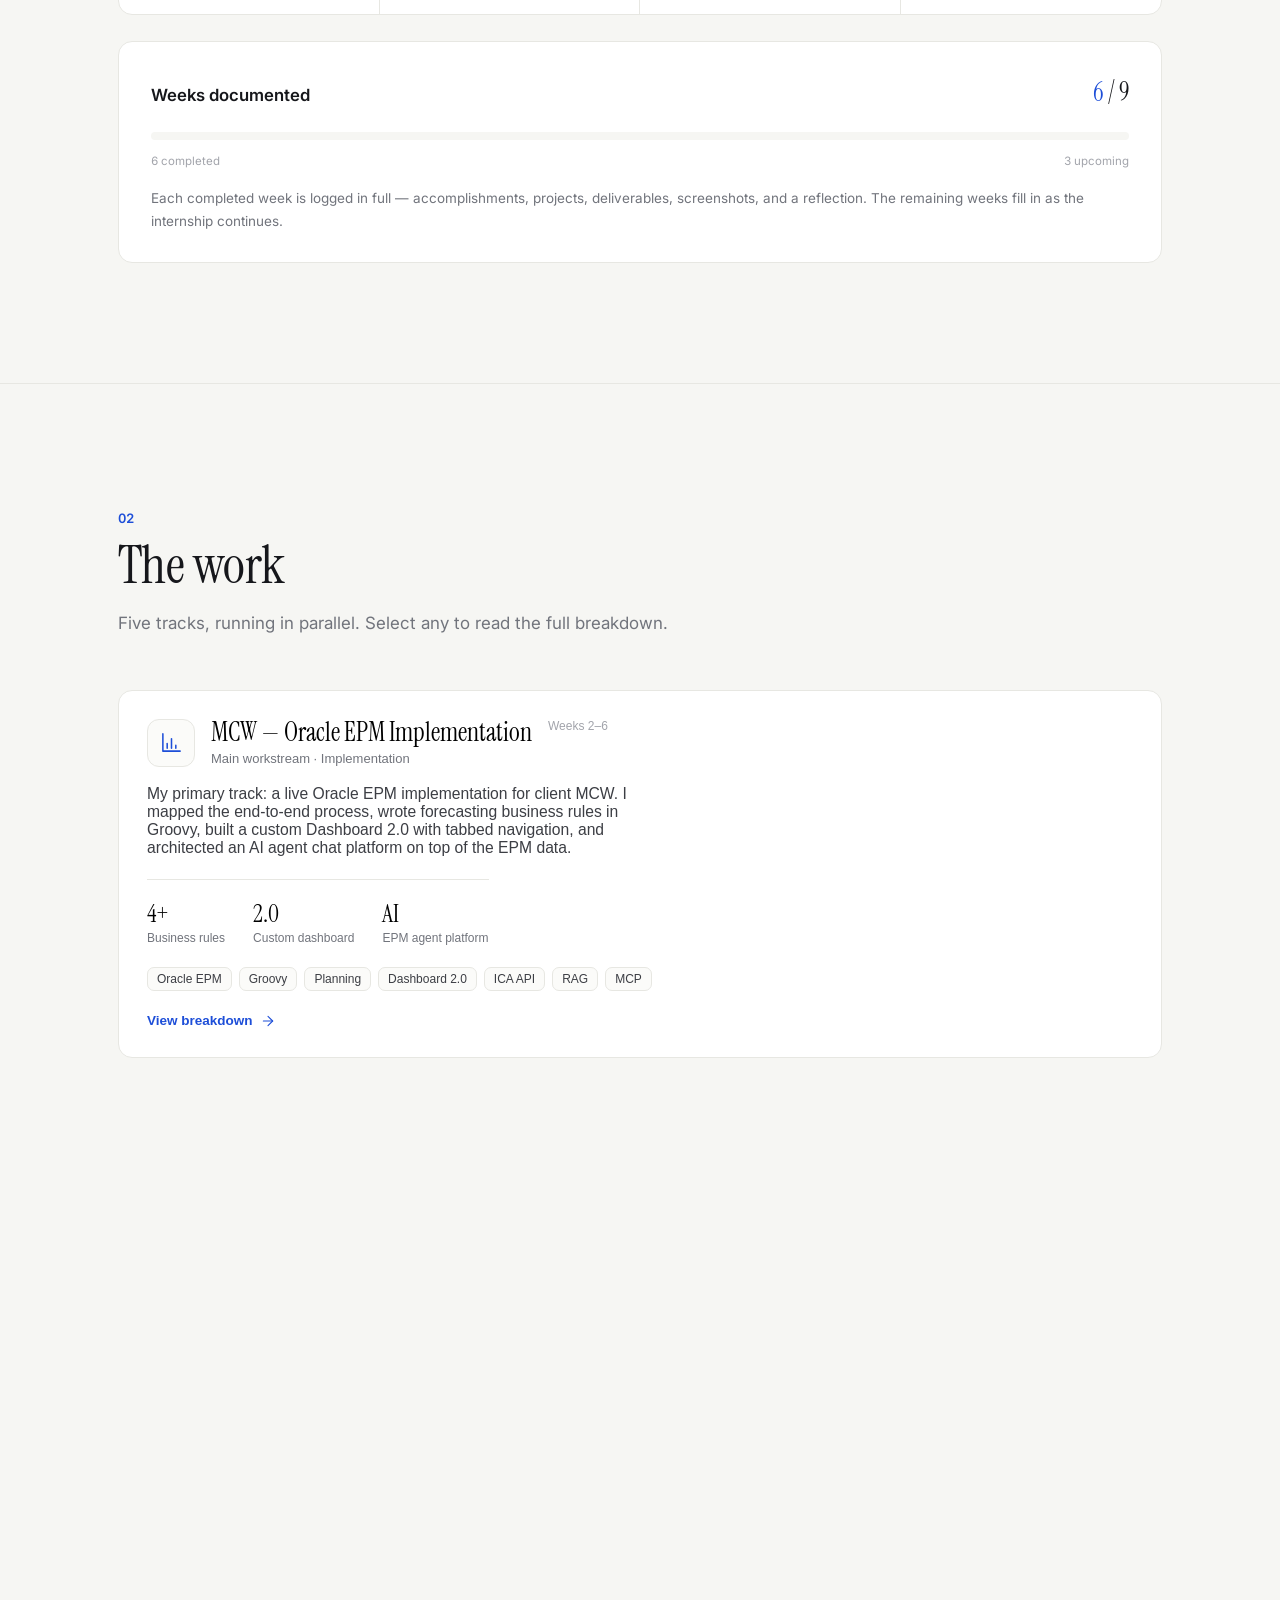
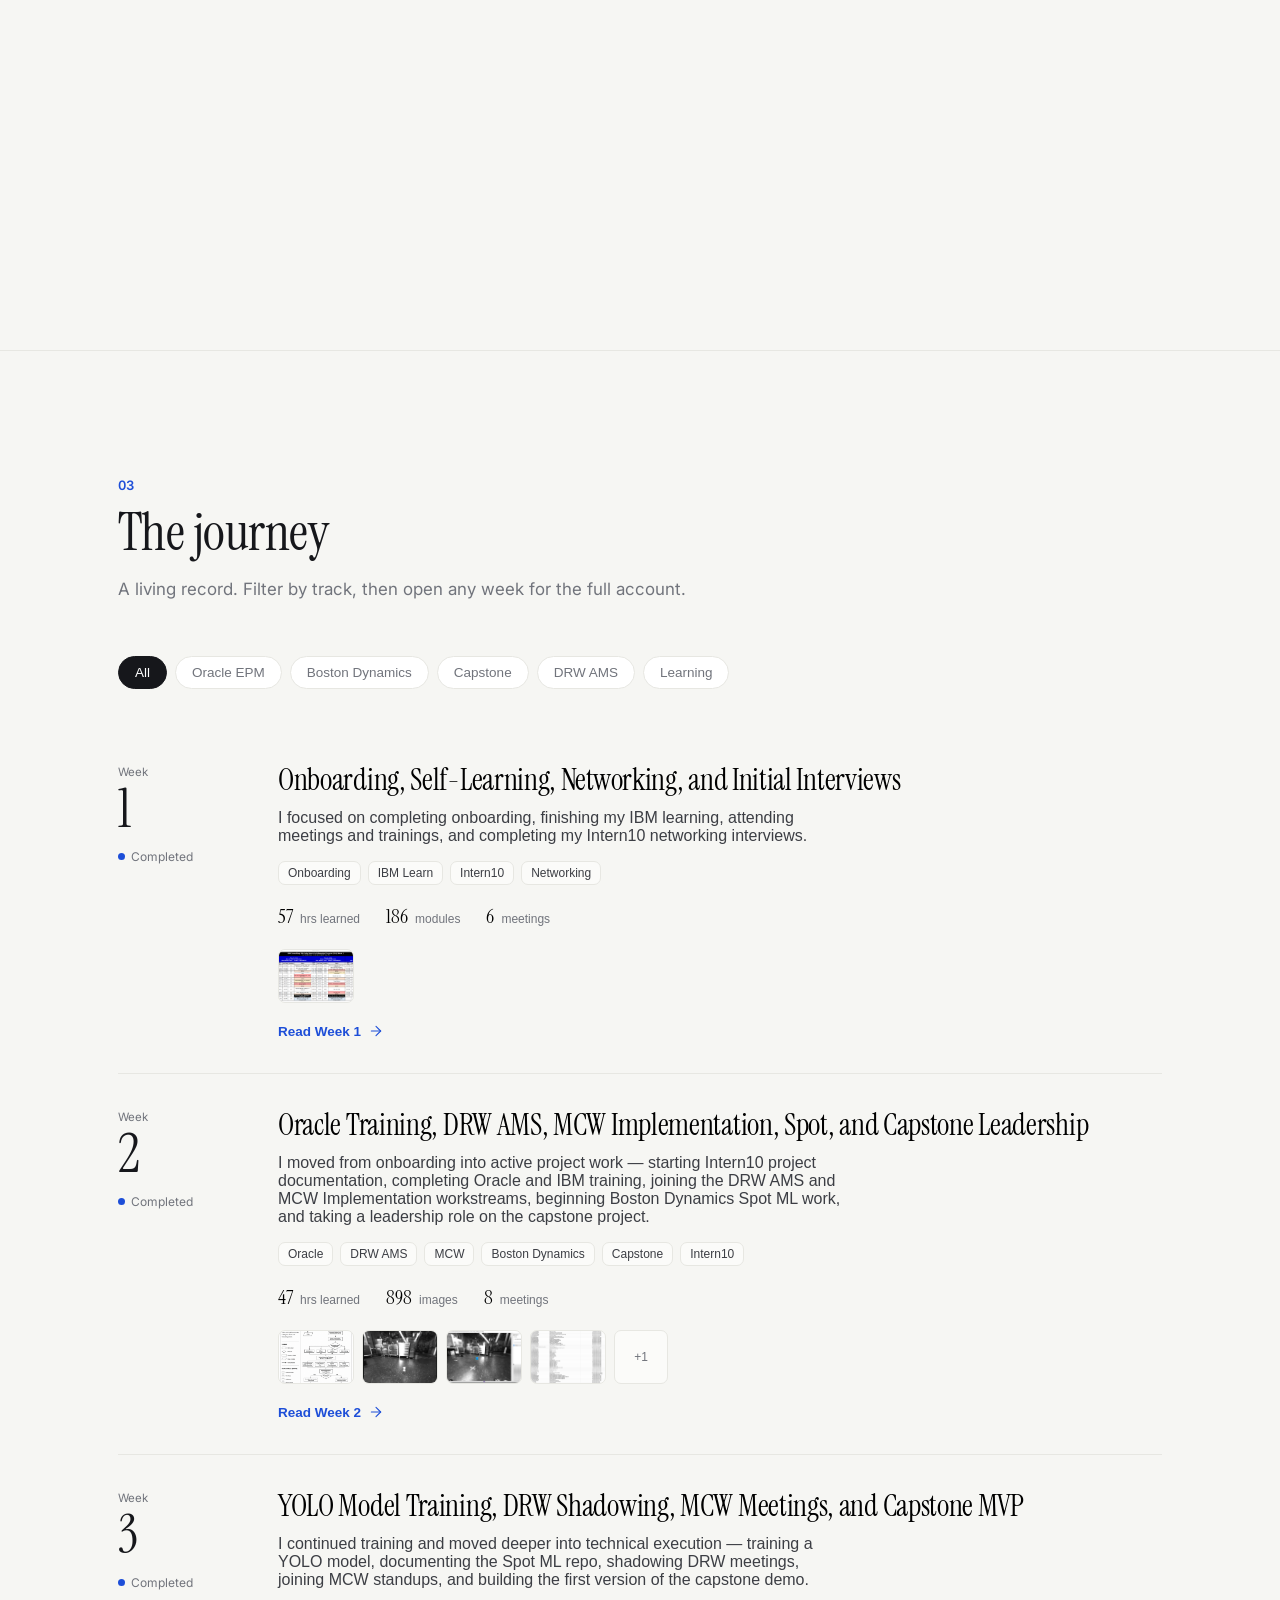
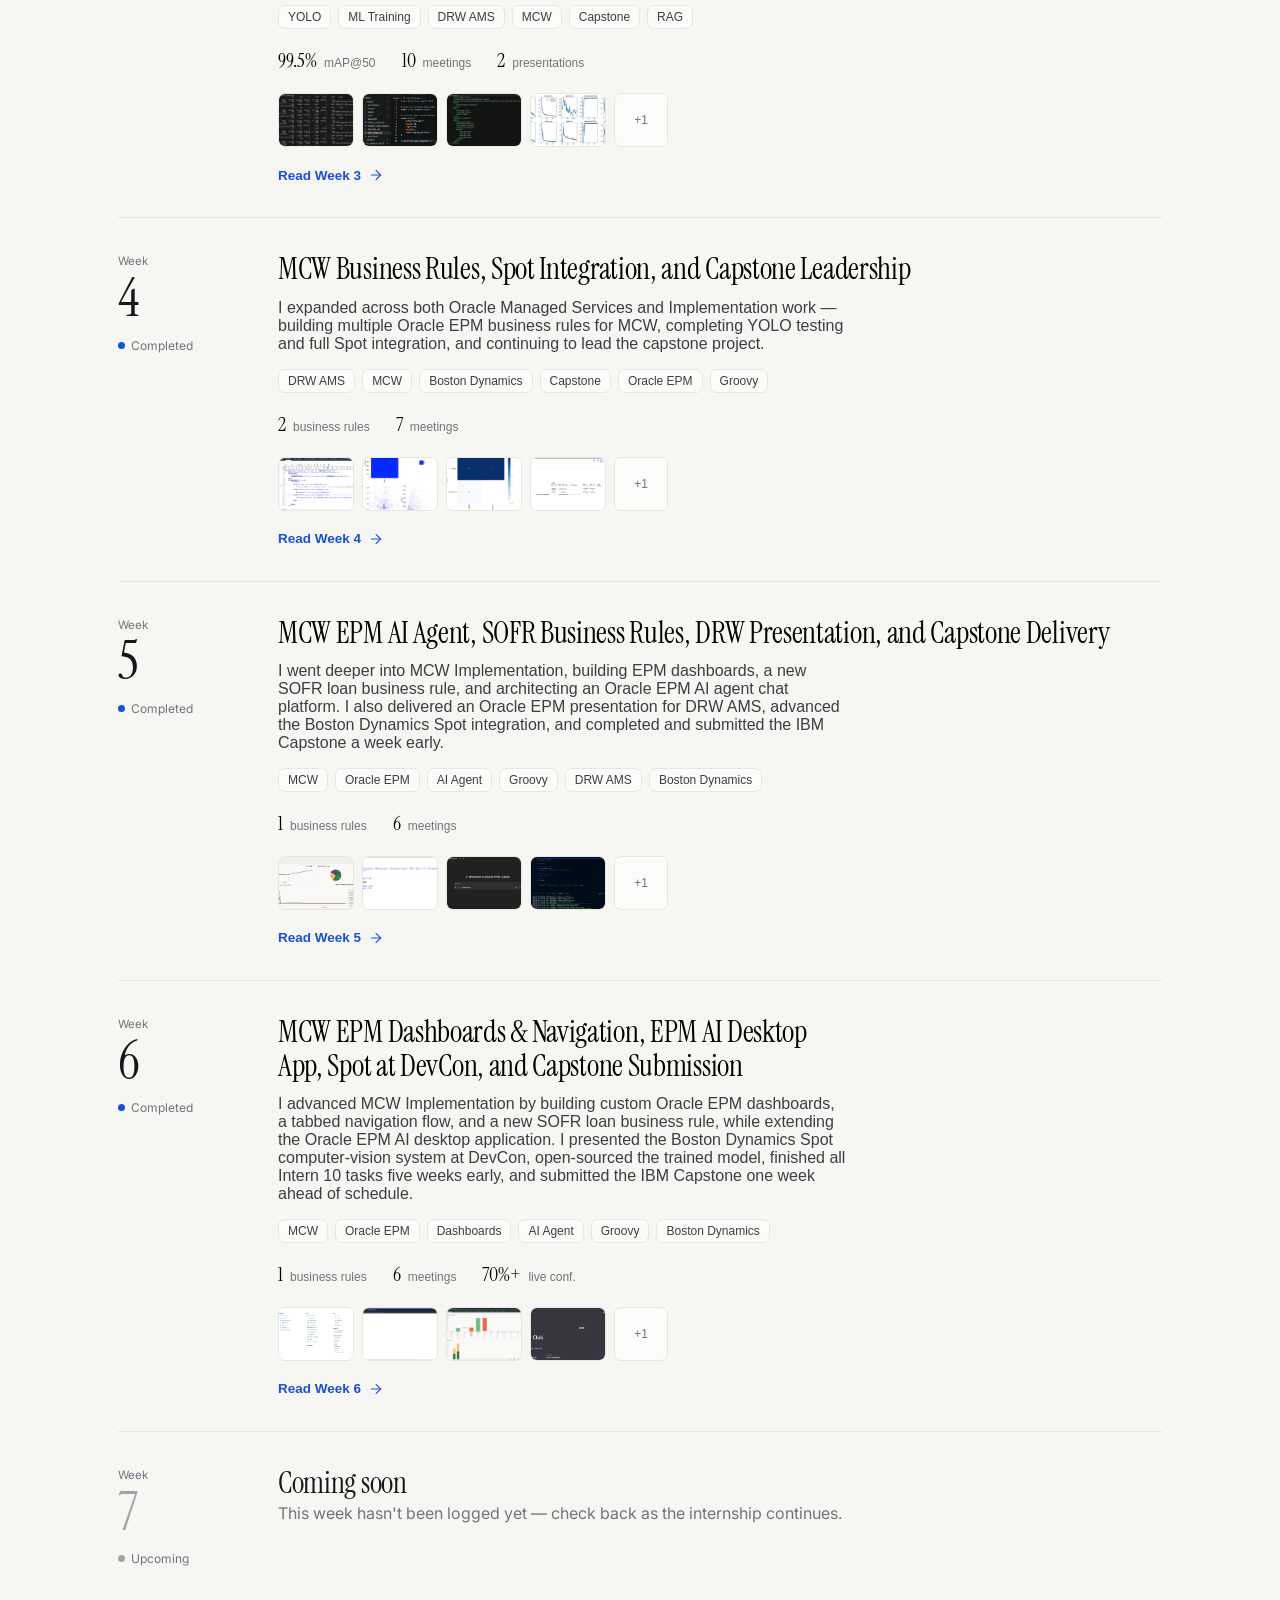
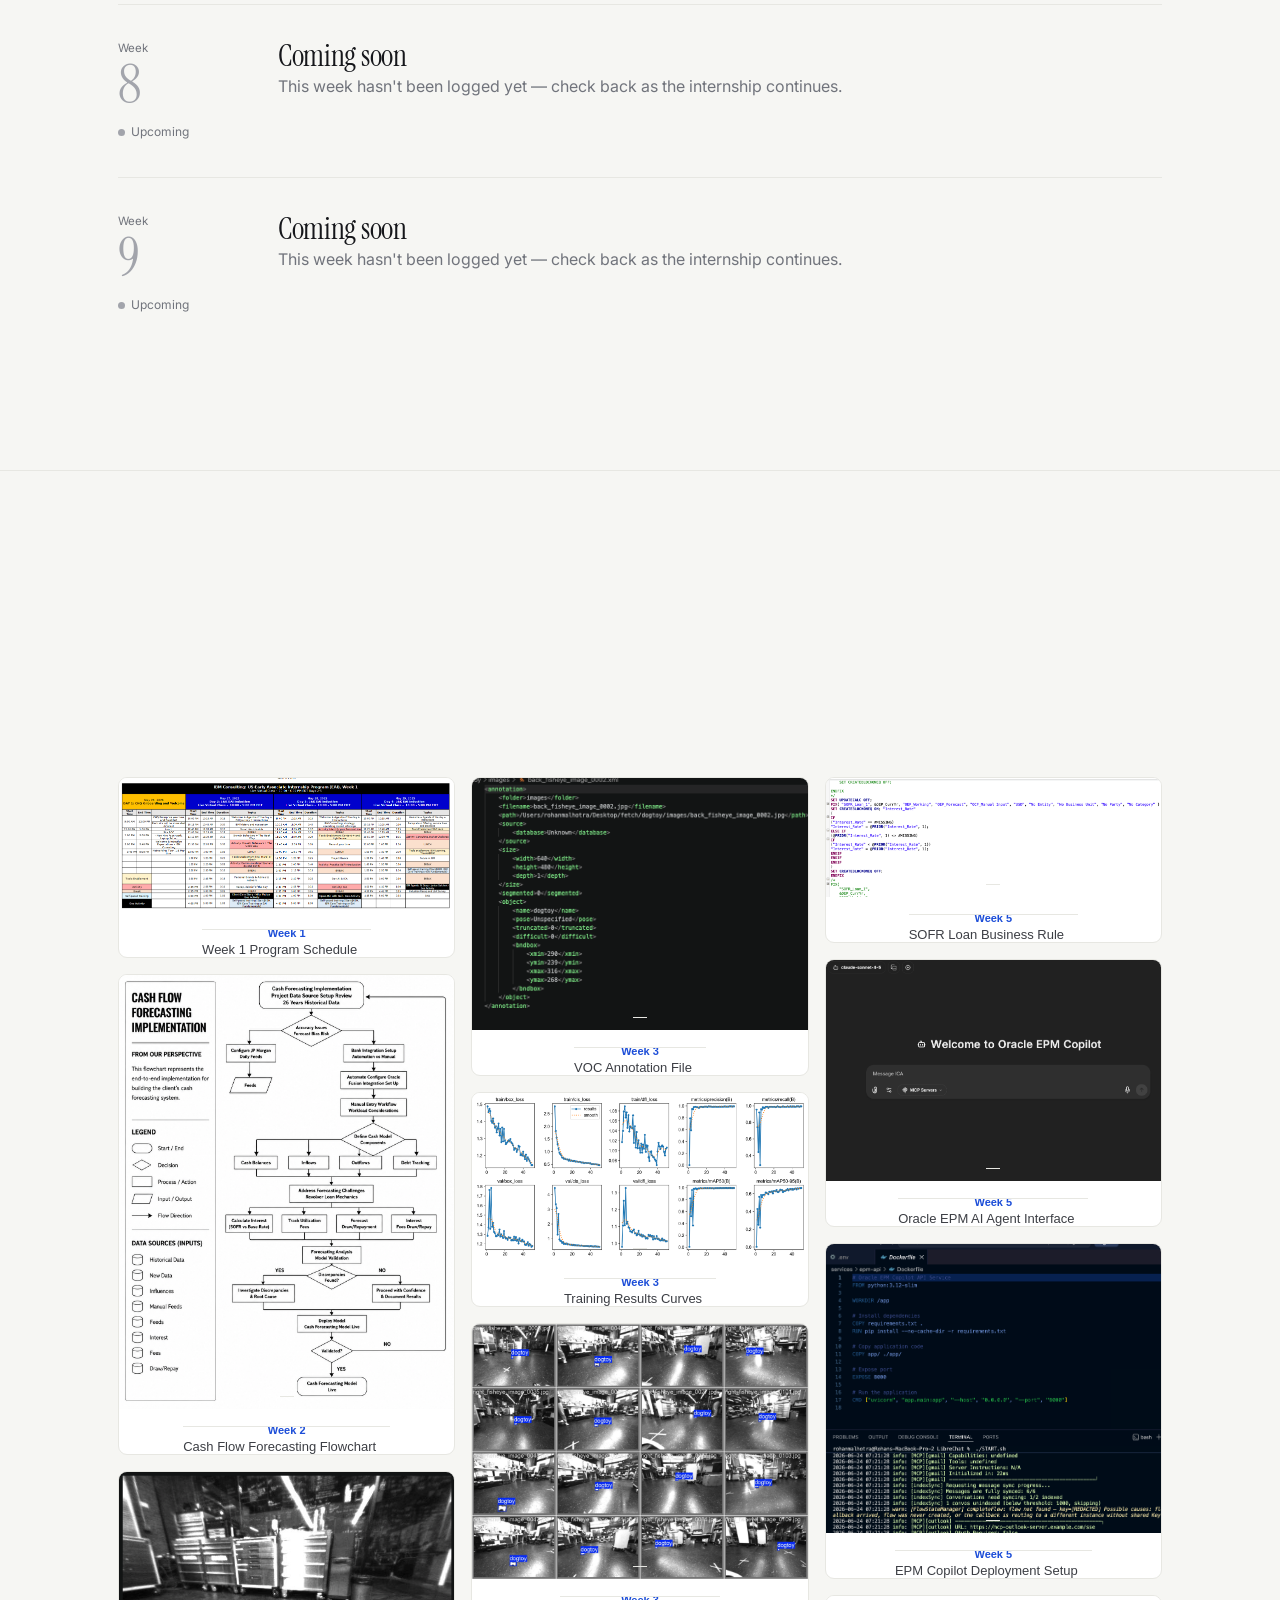
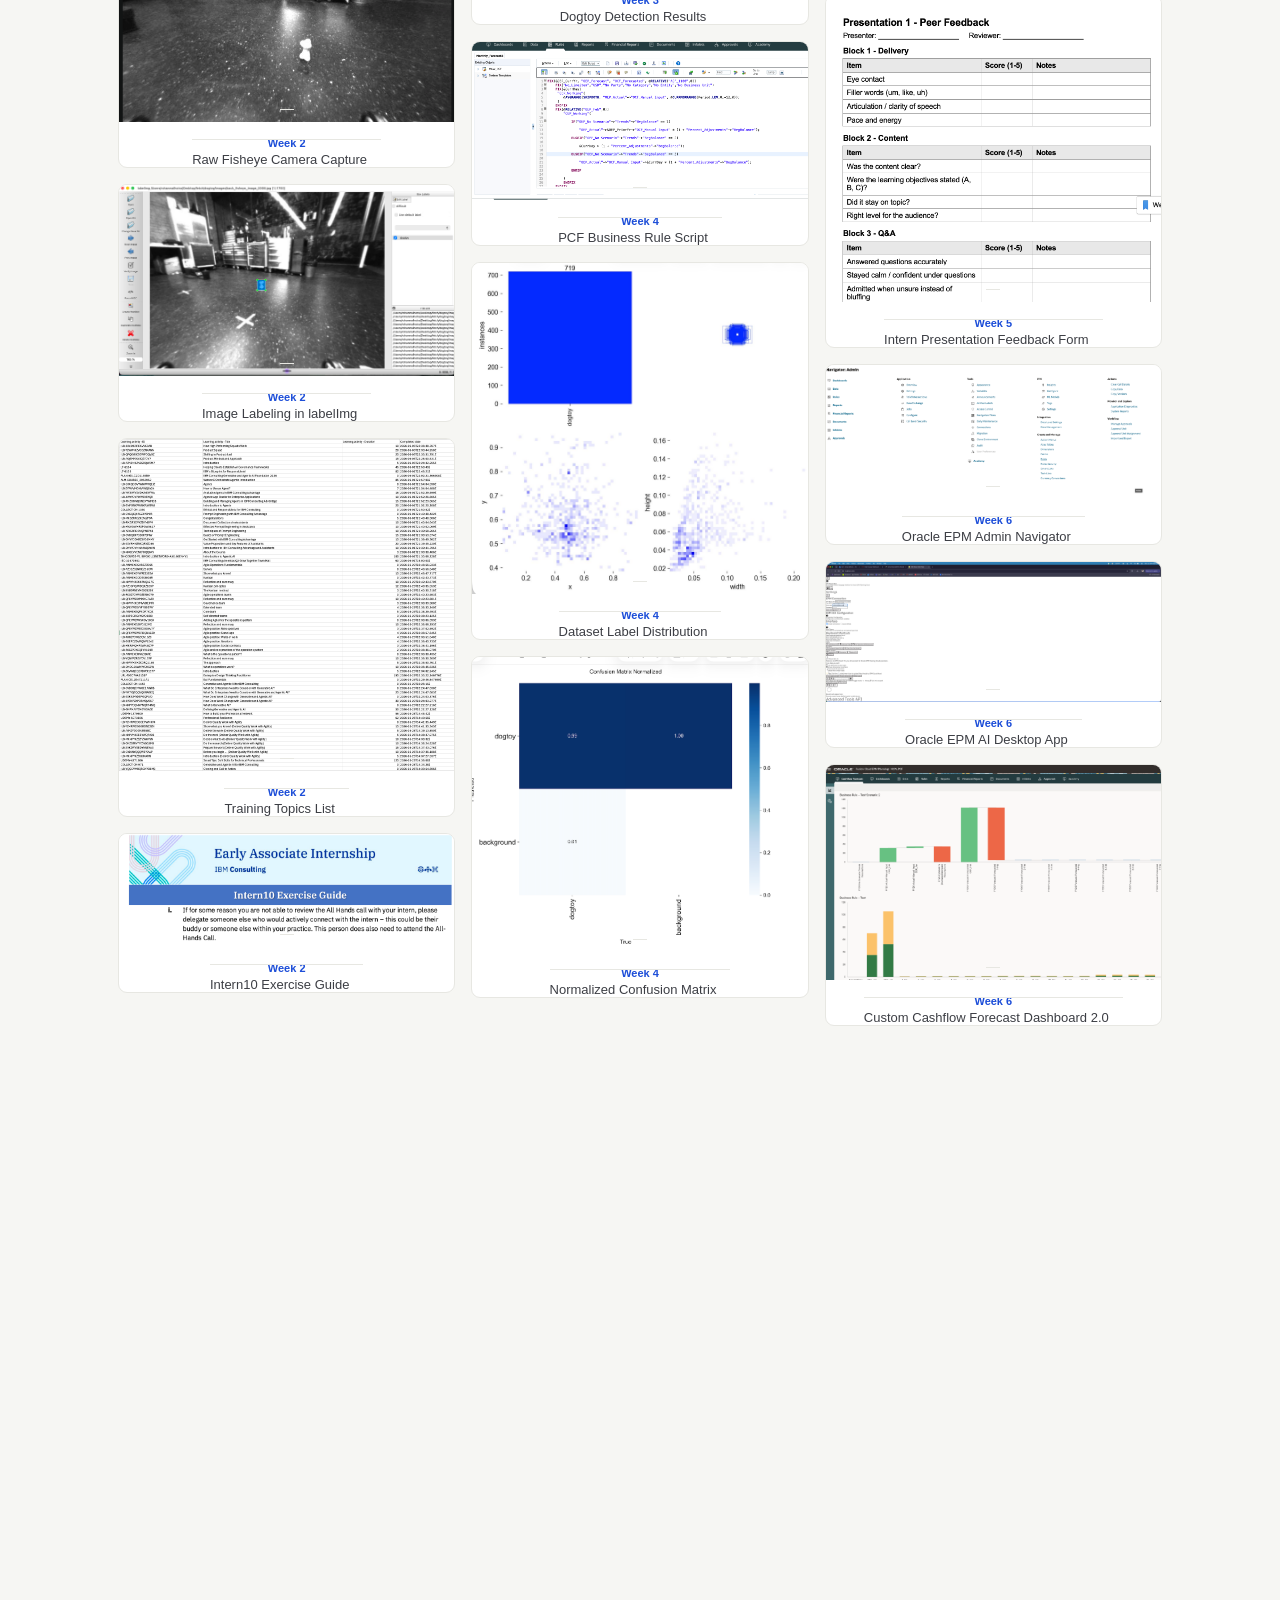
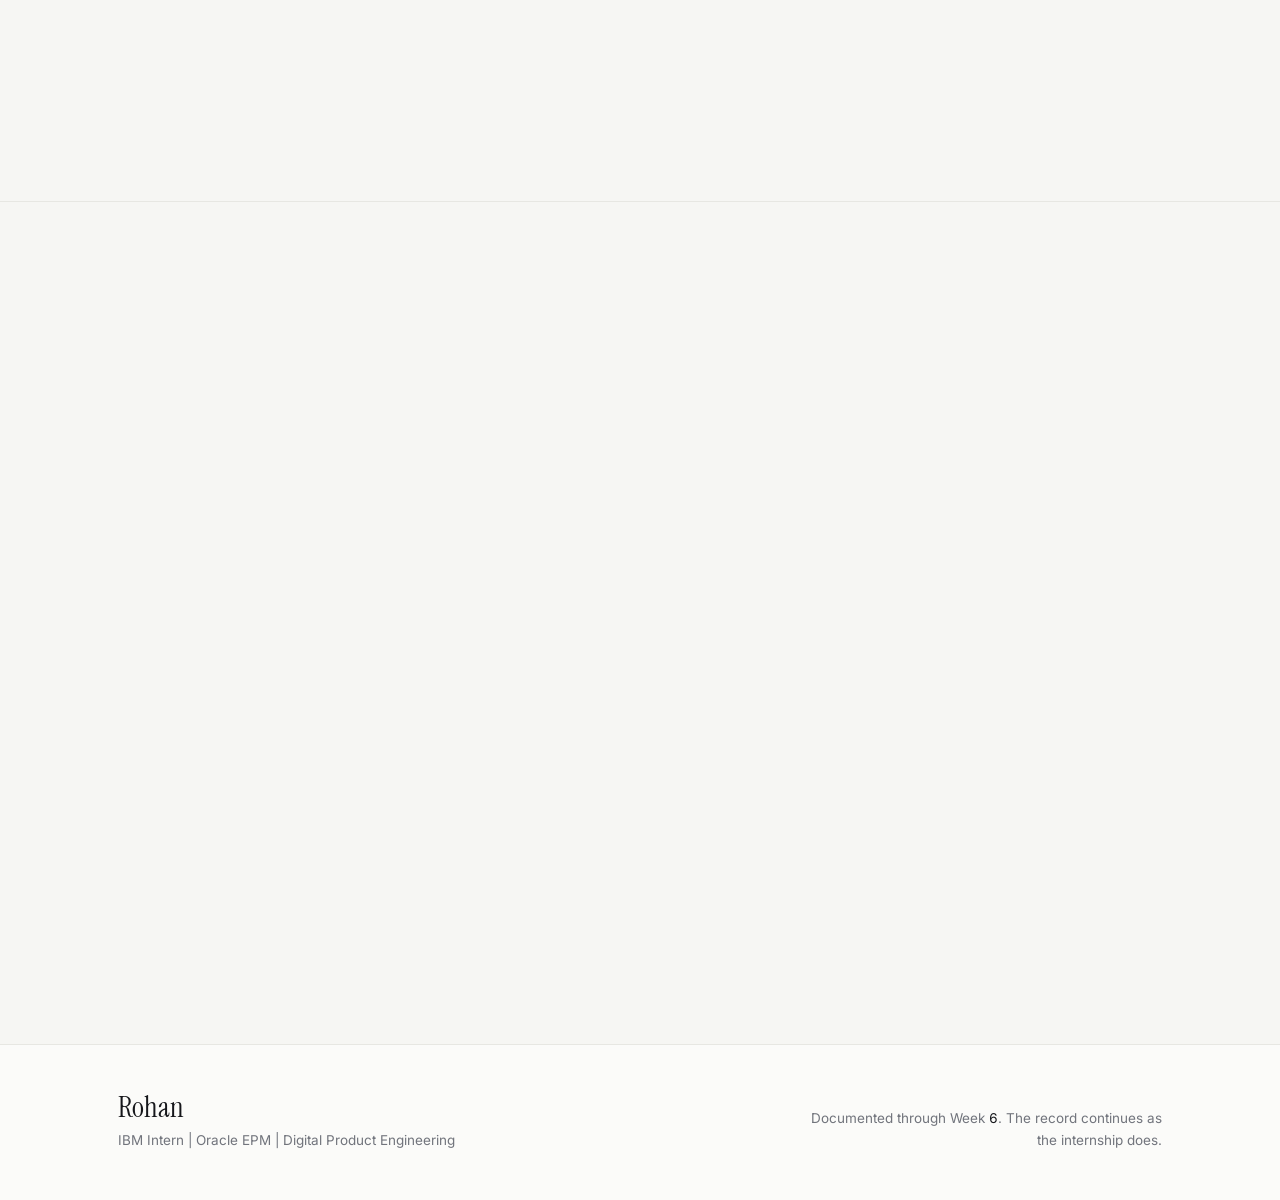
==== commit eadafb20: "Redesign internship site: editorial white, interactive, first-person - Rebuild index.html/styles.css" ====
--- a/index.html
+++ b/index.html
@@ -1,54 +1,150 @@
 <!DOCTYPE html>
 <html lang="en">
 <head>
-    <meta charset="UTF-8">
-    <meta name="viewport" content="width=device-width, initial-scale=1.0">
-    <title>IBM Internship Tracker</title>
-    <link rel="icon" type="image/svg+xml" href="favicon.svg">
-    <link rel="stylesheet" href="styles.css">
+  <meta charset="UTF-8">
+  <meta name="viewport" content="width=device-width, initial-scale=1.0">
+  <title>Rohan — IBM Internship</title>
+  <meta name="description" content="A documented field log of Rohan's IBM internship: Oracle EPM, Boston Dynamics Spot, the NEXUS AI capstone, and more.">
+  <link rel="icon" type="image/svg+xml" href="favicon.svg">
+  <link rel="preconnect" href="https://fonts.googleapis.com">
+  <link rel="preconnect" href="https://fonts.gstatic.com" crossorigin>
+  <link href="https://fonts.googleapis.com/css2?family=Instrument+Serif:ital@0;1&family=Inter:wght@400;450;500;600;700&display=swap" rel="stylesheet">
+  <link rel="stylesheet" href="styles.css">
 </head>
 <body>
-    <header>
-        <div class="container">
-            <p class="eyebrow">IBM Internship</p>
-            <h1>Rohan's Internship Tracker</h1>
-            <p class="subtitle">A week-by-week log of progress, projects, and learning across the 9-week program.</p>
-            <nav class="view-nav">
-                <button class="view-btn active" data-view="timeline">Timeline</button>
-                <button class="view-btn" data-view="presentation">Presentation</button>
-            </nav>
+  <div class="scroll-progress" id="scroll-progress" aria-hidden="true"></div>
+
+  <!-- Top bar -->
+  <nav class="topbar" id="topbar">
+    <a class="brand" href="#top" aria-label="Home">
+      <span class="brand-mark">R</span>
+      <span class="brand-text">Rohan<span class="brand-sub">IBM Internship</span></span>
+    </a>
+    <div class="nav-links" id="nav-links">
+      <a href="#overview" data-spy="overview">Overview</a>
+      <a href="#work" data-spy="work">Work</a>
+      <a href="#journey" data-spy="journey">Journey</a>
+      <a href="#gallery" data-spy="gallery">Gallery</a>
+      <a href="#media" data-spy="media">Media</a>
+    </div>
+    <button class="nav-toggle" id="nav-toggle" aria-label="Toggle menu" data-icon="menu"></button>
+  </nav>
+
+  <!-- Hero -->
+  <header class="hero" id="top">
+    <div class="wrap">
+      <p class="hero-eyebrow">IBM Consulting · Summer Internship</p>
+      <h1 class="hero-title">
+        An internship spent building across <em>artificial intelligence, robotics,</em> and enterprise finance.
+      </h1>
+      <p class="hero-lede">
+        A week-by-week field log of my time at IBM — training a computer-vision model for
+        Boston Dynamics Spot, shipping Oracle EPM business rules for a live client, and leading
+        the NEXUS AI capstone team to an early delivery.
+      </p>
+      <div class="hero-actions">
+        <a class="btn btn-primary" href="#journey">Read the journey <span class="ico" data-icon="arrow-right"></span></a>
+        <a class="btn btn-quiet" href="#work">View the work</a>
+      </div>
+      <dl class="hero-figures" id="hero-figures"><!-- JS --></dl>
+    </div>
+  </header>
+
+  <main>
+    <!-- Overview -->
+    <section class="section" id="overview">
+      <div class="wrap">
+        <div class="sec-head reveal">
+          <span class="sec-index">01</span>
+          <h2 class="sec-title">Overview</h2>
+          <p class="sec-lede">Six weeks in, the work spans five parallel workstreams. The numbers so far.</p>
         </div>
-    </header>
+        <div class="stat-strip reveal" id="stat-strip"><!-- JS --></div>
+        <div class="progress-block reveal" id="progress-block"><!-- JS --></div>
+      </div>
+    </section>
 
-    <main class="container">
-        <div class="view" id="timeline-view">
-            <div id="mcw-spotlight"></div>
-            <div class="timeline" id="timeline">
-                <!-- Week posts will be generated here -->
-            </div>
+    <!-- Work -->
+    <section class="section" id="work">
+      <div class="wrap">
+        <div class="sec-head reveal">
+          <span class="sec-index">02</span>
+          <h2 class="sec-title">The work</h2>
+          <p class="sec-lede">Five tracks, running in parallel. Select any to read the full breakdown.</p>
         </div>
+        <div class="work-grid" id="work-grid"><!-- JS --></div>
+      </div>
+    </section>
 
-        <div class="view hidden" id="presentation-view">
-            <div class="deck" id="deck">
-                <div class="slide-stage" id="slide-stage"></div>
-                <div class="deck-controls">
-                    <button class="deck-btn" id="deck-prev" aria-label="Previous slide">&larr;</button>
-                    <div class="deck-dots" id="deck-dots"></div>
-                    <button class="deck-btn" id="deck-next" aria-label="Next slide">&rarr;</button>
-                </div>
-            </div>
+    <!-- Journey -->
+    <section class="section" id="journey">
+      <div class="wrap">
+        <div class="sec-head reveal">
+          <span class="sec-index">03</span>
+          <h2 class="sec-title">The journey</h2>
+          <p class="sec-lede">A living record. Filter by track, then open any week for the full account.</p>
         </div>
-    </main>
+        <div class="filters reveal" id="filters"><!-- JS --></div>
+        <ol class="journey" id="journey-list"><!-- JS --></ol>
+      </div>
+    </section>
 
-    <div id="modal" class="modal hidden">
-        <div class="modal-backdrop" id="modal-backdrop"></div>
-        <div class="modal-content">
-            <button class="modal-close" id="modal-close">&times;</button>
-            <div id="modal-body"></div>
+    <!-- Gallery -->
+    <section class="section" id="gallery">
+      <div class="wrap">
+        <div class="sec-head reveal">
+          <span class="sec-index">04</span>
+          <h2 class="sec-title">From the work</h2>
+          <p class="sec-lede">Dashboards, model training, business rules, live demos. Select to enlarge.</p>
         </div>
+        <div class="gallery" id="gallery-grid"><!-- JS --></div>
+      </div>
+    </section>
+
+    <!-- Media -->
+    <section class="section" id="media">
+      <div class="wrap">
+        <div class="sec-head reveal">
+          <span class="sec-index">05</span>
+          <h2 class="sec-title">Demos &amp; talks</h2>
+          <p class="sec-lede">The robot, the capstone, and the moments worth pressing play on.</p>
+        </div>
+        <div class="media-grid" id="media-grid"><!-- JS --></div>
+      </div>
+    </section>
+  </main>
+
+  <footer class="footer">
+    <div class="wrap footer-inner">
+      <div>
+        <p class="footer-name">Rohan</p>
+        <p class="footer-role" id="footer-role">IBM Intern</p>
+      </div>
+      <p class="footer-note">Documented through Week <span id="footer-week">6</span>. The record continues as the internship does.</p>
     </div>
+  </footer>
 
-    <script src="data/internshipData.js"></script>
-    <script src="script.js"></script>
+  <!-- Detail modal -->
+  <div class="modal" id="modal" aria-hidden="true">
+    <div class="modal-backdrop" data-close></div>
+    <div class="modal-panel" role="dialog" aria-modal="true" aria-label="Detail">
+      <button class="modal-close" data-close aria-label="Close" data-icon="x"></button>
+      <div class="modal-scroll" id="modal-body"><!-- JS --></div>
+    </div>
+  </div>
+
+  <!-- Lightbox -->
+  <div class="lightbox" id="lightbox" aria-hidden="true">
+    <button class="lb-btn lb-close" data-lb-close aria-label="Close" data-icon="x"></button>
+    <button class="lb-btn lb-prev" data-lb-prev aria-label="Previous image" data-icon="chevron-left"></button>
+    <figure class="lb-figure">
+      <img id="lb-img" src="" alt="">
+      <figcaption id="lb-caption"></figcaption>
+    </figure>
+    <button class="lb-btn lb-next" data-lb-next aria-label="Next image" data-icon="chevron-right"></button>
+  </div>
+
+  <script src="data/internshipData.js"></script>
+  <script src="script.js"></script>
 </body>
 </html>
--- a/styles.css
+++ b/styles.css
@@ -1,751 +1,395 @@
-/* Simple Blog-Style IBM Internship Tracker */
-
-* {
-  margin: 0;
-  padding: 0;
-  box-sizing: border-box;
-}
+/* =========================================================
+   Rohan — IBM Internship
+   Editorial white. One accent. Hairlines. No gradients.
+   ========================================================= */
+
+:root {
+  --paper:  #ffffff;
+  --bg:     #f6f6f3;
+  --bg-2:   #fbfbf9;
+
+  --ink:        #16171b;
+  --ink-soft:   #3c3e44;
+  --muted:      #71747c;
+  --faint:      #a2a4ab;
+
+  --line:        #e7e7e2;
+  --line-strong: #d7d7d0;
+
+  --accent:      #1d4ed8;
+  --accent-ink:  #1740b0;
+  --accent-wash: #eef2fe;
+
+  --radius:    14px;
+  --radius-sm: 9px;
+  --wrap:      1140px;
+
+  --shadow-sm: 0 1px 2px rgba(20,22,26,.05), 0 1px 1px rgba(20,22,26,.03);
+  --shadow:    0 18px 44px -22px rgba(20,22,26,.28);
+
+  --ease: cubic-bezier(.2, .7, .2, 1);
+
+  --z-progress: 90;
+  --z-nav:      100;
+  --z-modal:    200;
+  --z-lightbox: 300;
+
+  --serif: 'Instrument Serif', Georgia, 'Times New Roman', serif;
+  --sans:  'Inter', system-ui, -apple-system, BlinkMacSystemFont, sans-serif;
+}
+
+* { margin: 0; padding: 0; box-sizing: border-box; }
+html { scroll-behavior: smooth; scroll-padding-top: 88px; -webkit-text-size-adjust: 100%; }
 
 body {
-  font-family: -apple-system, BlinkMacSystemFont, 'Segoe UI', Roboto, sans-serif;
-  background: #f4f6f8;
-  color: #2b2f33;
-  line-height: 1.6;
+  font-family: var(--sans);
+  background: var(--bg);
+  color: var(--ink);
+  line-height: 1.65;
   -webkit-font-smoothing: antialiased;
-}
-
-.container {
-  max-width: 760px;
-  margin: 0 auto;
-  padding: 20px;
-}
-
-/* Header */
-header {
-  background: white;
-  border-bottom: 1px solid #e6e9ec;
-  padding: 44px 0 36px;
-  margin-bottom: 36px;
-}
-
-.eyebrow {
-  color: #0f62fe;
-  font-size: 12px;
-  font-weight: 700;
-  text-transform: uppercase;
-  letter-spacing: 1.2px;
-  margin-bottom: 10px;
-}
-
-header h1 {
-  font-size: 32px;
-  font-weight: 700;
-  letter-spacing: -0.5px;
-  margin-bottom: 10px;
-}
-
-.subtitle {
-  color: #687078;
-  font-size: 15px;
-  max-width: 60ch;
-}
-
-/* View tabs (Timeline / Presentation) */
-.view-nav {
-  display: flex;
-  gap: 8px;
-  margin-top: 24px;
-  background: #eef0f3;
-  padding: 4px;
-  border-radius: 10px;
-  width: fit-content;
-}
-
-.view-btn {
-  padding: 8px 22px;
-  border: none;
-  background: transparent;
-  border-radius: 7px;
-  cursor: pointer;
-  font-size: 14px;
-  font-weight: 500;
-  color: #5a626b;
-  transition: all 0.18s ease;
-}
-
-.view-btn:hover {
-  color: #0f62fe;
-}
-
-.view-btn.active {
-  background: white;
-  color: #0f62fe;
-  box-shadow: 0 1px 3px rgba(16,24,40,0.12);
-}
-
-.view.hidden {
-  display: none;
-}
-
-/* Timeline */
-.timeline {
-  display: flex;
-  flex-direction: column;
-  gap: 30px;
-}
-
-/* Week Post */
-.week-post {
-  background: white;
-  border-radius: 12px;
-  padding: 32px;
-  border: 1px solid #ebeef1;
-  box-shadow: 0 1px 2px rgba(16,24,40,0.04);
-  transition: box-shadow 0.2s ease, transform 0.2s ease;
-}
-
-.week-post:hover {
-  box-shadow: 0 8px 24px rgba(16,24,40,0.08);
-  transform: translateY(-2px);
-}
-
-.week-post.hidden {
-  display: none;
-}
-
-.week-header {
-  margin-bottom: 20px;
-  padding-bottom: 15px;
-  border-bottom: 1px solid #f0f0f0;
-}
-
-.week-number {
-  color: #0f62fe;
-  font-size: 13px;
-  font-weight: 600;
-  text-transform: uppercase;
-  letter-spacing: 0.5px;
-  margin-bottom: 8px;
-}
-
-.week-title {
-  font-size: 22px;
-  font-weight: 600;
-  margin-bottom: 10px;
-  line-height: 1.3;
-}
-
-.week-meta {
-  color: #666;
-  font-size: 14px;
-}
-
-.week-tags {
-  display: flex;
-  flex-wrap: wrap;
-  gap: 8px;
-  margin-top: 12px;
-}
-
-.tag {
-  display: inline-block;
-  padding: 4px 12px;
-  background: #eef3ff;
-  border-radius: 12px;
-  font-size: 12px;
-  font-weight: 500;
-  color: #0f62fe;
-}
-
-/* Week Content */
-.week-content {
-  font-size: 15px;
-  line-height: 1.7;
-}
-
-.week-content h3 {
-  font-size: 16px;
-  font-weight: 600;
-  margin: 25px 0 12px 0;
-  color: #222;
-}
-
-.week-content ul {
-  list-style: none;
-  padding: 0;
-}
-
-.week-content li {
-  padding: 6px 0;
-  padding-left: 20px;
-  position: relative;
-  color: #555;
-}
-
-.week-content li:before {
-  content: "•";
-  position: absolute;
-  left: 0;
-  color: #0f62fe;
-  font-weight: bold;
-  font-size: 16px;
-}
-
-.week-content p {
-  margin: 12px 0;
-  color: #555;
-}
-
-/* Project Cards */
-.project-grid {
-  display: grid;
-  grid-template-columns: repeat(auto-fit, minmax(280px, 1fr));
-  gap: 15px;
-  margin: 15px 0;
-}
-
-.project-card {
-  background: #f8fafc;
-  border: 1px solid #eef0f3;
-  border-radius: 8px;
-  padding: 16px;
-  transition: border-color 0.2s ease;
-}
-
-.project-card:hover {
-  border-color: #cdd9f5;
-}
-
-.project-card h4 {
-  font-size: 14px;
-  font-weight: 600;
-  color: #0f62fe;
-  margin-bottom: 8px;
-}
-
-.project-card ul {
-  font-size: 14px;
-}
-
-.project-card li {
-  padding: 4px 0;
-  padding-left: 20px;
-}
-
-.project-card li:before {
-  content: "→";
-  left: 0;
-}
-
-/* Assets */
-.asset-gallery {
-  display: grid;
-  grid-template-columns: repeat(auto-fill, minmax(200px, 1fr));
-  gap: 15px;
-  margin: 20px 0;
-}
-
-.asset-item {
-  border-radius: 8px;
-  overflow: hidden;
-  cursor: pointer;
-  border: 1px solid #ebeef1;
-  transition: transform 0.2s ease, box-shadow 0.2s ease;
-  background: #f8f9fa;
-}
-
-.asset-item:hover {
-  transform: translateY(-3px);
-  box-shadow: 0 8px 20px rgba(16,24,40,0.12);
-}
-
-.asset-thumbnail {
-  width: 100%;
-  height: 150px;
-  object-fit: cover;
-  display: block;
-  background: #f0f0f0;
-}
-
-.asset-caption {
-  padding: 10px 8px;
-  font-size: 12px;
-  color: #666;
-  text-align: center;
-  background: white;
-  min-height: 38px;
-  display: flex;
-  align-items: center;
-  justify-content: center;
-}
-
-.no-assets {
-  color: #999;
-  font-style: italic;
-  padding: 20px;
-  text-align: center;
-  background: #f8f9fa;
-  border-radius: 6px;
-}
-
-/* Modal */
-.modal {
-  position: fixed;
-  top: 0;
-  left: 0;
-  width: 100%;
-  height: 100%;
-  z-index: 1000;
-  display: flex;
-  align-items: center;
-  justify-content: center;
-}
-
-.modal.hidden {
-  display: none;
-}
-
-.modal-backdrop {
-  position: absolute;
-  top: 0;
-  left: 0;
-  width: 100%;
-  height: 100%;
-  background: rgba(0, 0, 0, 0.7);
-}
-
-.modal-content {
-  position: relative;
-  background: white;
-  border-radius: 8px;
-  max-width: 90%;
-  max-height: 90%;
-  overflow: auto;
-  box-shadow: 0 4px 20px rgba(0,0,0,0.3);
-  z-index: 1001;
-}
-
+  text-rendering: optimizeLegibility;
+}
+@media (prefers-reduced-motion: reduce) { html { scroll-behavior: auto; } }
+
+::selection { background: var(--accent-wash); }
+
+a { color: inherit; text-decoration: none; }
+img { display: block; max-width: 100%; }
+em { font-style: italic; }
+
+.wrap { max-width: var(--wrap); margin: 0 auto; padding-left: clamp(20px, 5vw, 48px); padding-right: clamp(20px, 5vw, 48px); }
+
+.ico { display: inline-flex; }
+.ico svg, [data-icon] svg { display: block; }
+
+/* ---------- Scroll progress ---------- */
+.scroll-progress {
+  position: fixed; top: 0; left: 0; height: 2px; width: 0%;
+  background: var(--accent); z-index: var(--z-progress);
+  transition: width .1s linear;
+}
+
+/* ---------- Top bar ---------- */
+.topbar {
+  position: fixed; inset: 0 0 auto 0; z-index: var(--z-nav);
+  display: flex; align-items: center; justify-content: space-between;
+  height: 64px; padding: 0 clamp(20px, 5vw, 48px);
+  background: rgba(246,246,243,.82);
+  border-bottom: 1px solid transparent;
+  transition: background .3s var(--ease), border-color .3s var(--ease);
+}
+.topbar.scrolled { background: rgba(251,251,249,.9); border-bottom-color: var(--line); backdrop-filter: blur(10px); }
+.brand { display: flex; align-items: center; gap: 11px; }
+.brand-mark {
+  display: grid; place-items: center; size: 32px; width: 32px; height: 32px;
+  background: var(--ink); color: #fff; border-radius: 8px;
+  font-family: var(--serif); font-size: 20px; line-height: 1;
+}
+.brand-text { display: flex; flex-direction: column; line-height: 1.1; font-weight: 600; font-size: 15px; }
+.brand-sub { font-weight: 450; font-size: 11.5px; color: var(--muted); }
+.nav-links { display: flex; gap: 2px; }
+.nav-links a {
+  position: relative; padding: 8px 13px; font-size: 14px; font-weight: 500; color: var(--muted);
+  border-radius: 8px; transition: color .15s var(--ease), background .15s var(--ease);
+}
+.nav-links a:hover { color: var(--ink); }
+.nav-links a.active { color: var(--ink); }
+.nav-links a.active::after {
+  content: ''; position: absolute; left: 13px; right: 13px; bottom: 3px; height: 1.5px; background: var(--accent);
+}
+.nav-toggle { display: none; border: 1px solid var(--line-strong); background: var(--paper); border-radius: 8px; width: 38px; height: 38px; color: var(--ink); cursor: pointer; align-items: center; justify-content: center; }
+
+/* ---------- Buttons ---------- */
+.btn {
+  display: inline-flex; align-items: center; gap: 8px; font-size: 14.5px; font-weight: 550;
+  padding: 11px 20px; border-radius: 10px; cursor: pointer; border: 1px solid transparent;
+  transition: transform .15s var(--ease), background .15s var(--ease), border-color .15s var(--ease), box-shadow .15s var(--ease);
+}
+.btn .ico svg { width: 17px; height: 17px; }
+.btn-primary { background: var(--ink); color: #fff; }
+.btn-primary:hover { transform: translateY(-1px); box-shadow: var(--shadow-sm); }
+.btn-primary .ico { transition: transform .15s var(--ease); }
+.btn-primary:hover .ico { transform: translateX(3px); }
+.btn-quiet { background: var(--paper); color: var(--ink); border-color: var(--line-strong); }
+.btn-quiet:hover { transform: translateY(-1px); border-color: var(--ink); }
+
+/* ---------- Hero ---------- */
+.hero { padding: 152px 0 72px; border-bottom: 1px solid var(--line); background: var(--bg-2); }
+.hero-eyebrow { font-size: 13px; font-weight: 600; color: var(--accent); margin-bottom: 22px; }
+.hero-title {
+  font-family: var(--serif); font-weight: 400; font-size: clamp(2.7rem, 6.2vw, 5.2rem);
+  line-height: 1.04; letter-spacing: -0.01em; max-width: 16ch; text-wrap: balance; color: var(--ink);
+}
+.hero-title em { color: var(--accent); }
+.hero-lede { margin-top: 28px; max-width: 56ch; font-size: clamp(1.02rem, 1.5vw, 1.18rem); color: var(--ink-soft); text-wrap: pretty; }
+.hero-actions { display: flex; flex-wrap: wrap; gap: 12px; margin-top: 36px; }
+
+.hero-figures { display: flex; flex-wrap: wrap; gap: 0; margin-top: 64px; border-top: 1px solid var(--line); }
+.fig { padding: 26px 38px 4px 0; margin-right: 38px; border-right: 1px solid var(--line); }
+.fig:last-child { border-right: 0; margin-right: 0; }
+.fig dt { font-family: var(--serif); font-size: 2.6rem; line-height: 1; color: var(--ink); font-variant-numeric: tabular-nums; }
+.fig dd { font-size: 13px; color: var(--muted); margin-top: 8px; }
+
+/* ---------- Sections ---------- */
+.section { padding: clamp(72px, 10vw, 120px) 0; border-bottom: 1px solid var(--line); }
+.sec-head { max-width: 640px; margin-bottom: 52px; }
+.sec-index { font-size: 13px; font-weight: 600; color: var(--accent); font-variant-numeric: tabular-nums; }
+.sec-title { font-family: var(--serif); font-weight: 400; font-size: clamp(2rem, 4.4vw, 3.3rem); line-height: 1.05; letter-spacing: -0.01em; margin-top: 8px; text-wrap: balance; }
+.sec-lede { margin-top: 16px; color: var(--muted); font-size: 1.06rem; text-wrap: pretty; }
+
+/* ---------- Reveal ---------- */
+.reveal { opacity: 0; transform: translateY(14px); transition: opacity .6s var(--ease), transform .6s var(--ease); }
+.reveal.in { opacity: 1; transform: none; }
+@media (prefers-reduced-motion: reduce) { .reveal { opacity: 1; transform: none; transition: none; } }
+
+/* ---------- Overview: stat strip ---------- */
+.stat-strip {
+  display: grid; grid-template-columns: repeat(4, 1fr);
+  border: 1px solid var(--line); border-radius: var(--radius); background: var(--paper); overflow: hidden;
+}
+.stat {
+  padding: 30px 28px; border-right: 1px solid var(--line);
+  display: flex; flex-direction: column; gap: 14px;
+}
+.stat:last-child { border-right: 0; }
+.stat-ico { color: var(--accent); }
+.stat-ico svg { width: 22px; height: 22px; stroke-width: 1.6; }
+.stat-num { font-family: var(--serif); font-size: 2.5rem; line-height: 1; font-variant-numeric: tabular-nums; }
+.stat-label { font-size: 13.5px; color: var(--muted); }
+
+/* ---------- Overview: progress ---------- */
+.progress-block { margin-top: 26px; border: 1px solid var(--line); border-radius: var(--radius); background: var(--paper); padding: 30px 32px; }
+.pb-top { display: flex; align-items: baseline; justify-content: space-between; gap: 16px; flex-wrap: wrap; }
+.pb-top h3 { font-weight: 600; font-size: 1.05rem; }
+.pb-count { font-family: var(--serif); font-size: 1.6rem; font-variant-numeric: tabular-nums; }
+.pb-count b { color: var(--accent); font-weight: 400; }
+.pb-bar { margin-top: 18px; height: 8px; border-radius: 99px; background: var(--bg); overflow: hidden; display: flex; }
+.pb-fill { height: 100%; background: var(--accent); border-radius: 99px; transform-origin: left; transform: scaleX(0); transition: transform 1s var(--ease); }
+.pb-ticks { display: flex; justify-content: space-between; margin-top: 12px; }
+.pb-ticks span { font-size: 11.5px; color: var(--faint); font-variant-numeric: tabular-nums; }
+.pb-note { margin-top: 16px; font-size: 13.5px; color: var(--muted); text-wrap: pretty; }
+
+/* ---------- Work ---------- */
+.work-grid { display: grid; grid-template-columns: repeat(2, 1fr); gap: 18px; }
+.work-card {
+  grid-column: span 1; text-align: left; cursor: pointer; background: var(--paper);
+  border: 1px solid var(--line); border-radius: var(--radius); padding: 28px;
+  display: flex; flex-direction: column;
+  transition: transform .15s var(--ease), border-color .15s var(--ease), box-shadow .15s var(--ease);
+}
+.work-card:hover { transform: translateY(-3px); border-color: var(--line-strong); box-shadow: var(--shadow); }
+.work-card:focus-visible { outline: 2px solid var(--accent); outline-offset: 2px; }
+.work-card.feature { grid-column: span 2; }
+.work-head { display: flex; align-items: flex-start; gap: 16px; }
+.work-ico {
+  flex-shrink: 0; width: 48px; height: 48px; border: 1px solid var(--line); border-radius: 12px;
+  display: grid; place-items: center; color: var(--accent); background: var(--bg-2);
+}
+.work-ico svg { width: 23px; height: 23px; stroke-width: 1.6; }
+.work-titles { flex: 1; min-width: 0; }
+.work-name { font-family: var(--serif); font-size: 1.6rem; line-height: 1.1; }
+.work-role { font-size: 13px; color: var(--muted); margin-top: 4px; }
+.work-span { font-size: 12px; color: var(--faint); font-variant-numeric: tabular-nums; white-space: nowrap; }
+.work-desc { margin-top: 18px; color: var(--ink-soft); font-size: .98rem; text-wrap: pretty; }
+.feature .work-desc { max-width: 60ch; }
+.work-metrics { display: flex; flex-wrap: wrap; gap: 28px; margin-top: 22px; padding-top: 22px; border-top: 1px solid var(--line); }
+.wm-num { font-family: var(--serif); font-size: 1.5rem; line-height: 1; font-variant-numeric: tabular-nums; }
+.wm-label { font-size: 12px; color: var(--muted); margin-top: 5px; }
+.work-tags { display: flex; flex-wrap: wrap; gap: 7px; margin-top: 22px; }
+.tag { font-size: 12px; color: var(--ink-soft); border: 1px solid var(--line); border-radius: 7px; padding: 4px 9px; background: var(--bg-2); }
+.work-more { margin-top: 22px; display: inline-flex; align-items: center; gap: 7px; color: var(--accent); font-size: 13.5px; font-weight: 550; }
+.work-more svg { width: 16px; height: 16px; transition: transform .15s var(--ease); }
+.work-card:hover .work-more svg { transform: translateX(3px); }
+
+/* ---------- Filters ---------- */
+.filters { display: flex; flex-wrap: wrap; gap: 8px; margin-bottom: 40px; }
+.filter-btn {
+  font-size: 13.5px; font-weight: 500; color: var(--muted); cursor: pointer;
+  background: var(--paper); border: 1px solid var(--line); border-radius: 99px; padding: 8px 16px;
+  transition: color .15s var(--ease), border-color .15s var(--ease), background .15s var(--ease);
+}
+.filter-btn:hover { color: var(--ink); border-color: var(--line-strong); }
+.filter-btn.active { background: var(--ink); color: #fff; border-color: var(--ink); }
+
+/* ---------- Journey ---------- */
+.journey { list-style: none; }
+.j-item { display: grid; grid-template-columns: 132px 1fr; gap: 28px; padding: 34px 0; border-top: 1px solid var(--line); }
+.j-item:first-child { border-top: 0; }
+.j-item.hide { display: none; }
+.j-aside { position: relative; }
+.j-wk-label { font-size: 11.5px; color: var(--muted); }
+.j-wk-num { font-family: var(--serif); font-size: 3.4rem; line-height: 1; font-variant-numeric: tabular-nums; }
+.j-status { display: inline-flex; align-items: center; gap: 6px; font-size: 12px; margin-top: 10px; color: var(--muted); }
+.j-status .dot { width: 7px; height: 7px; border-radius: 99px; background: var(--accent); }
+.j-item.pending .j-wk-num { color: var(--faint); }
+.j-item.pending .j-status .dot { background: var(--faint); }
+
+.j-card { text-align: left; cursor: pointer; background: transparent; border: 0; padding: 0; width: 100%; }
+.j-card:focus-visible { outline: 2px solid var(--accent); outline-offset: 4px; border-radius: 6px; }
+.j-title { font-family: var(--serif); font-size: clamp(1.4rem, 2.5vw, 1.9rem); line-height: 1.12; letter-spacing: -0.01em; transition: color .15s var(--ease); text-wrap: balance; }
+.j-card:hover .j-title { color: var(--accent); }
+.j-focus { margin-top: 12px; color: var(--ink-soft); font-size: 1rem; max-width: 64ch; text-wrap: pretty; }
+.j-tags { display: flex; flex-wrap: wrap; gap: 7px; margin-top: 16px; }
+.j-stats { display: flex; flex-wrap: wrap; gap: 26px; margin-top: 18px; }
+.j-stat b { font-family: var(--serif); font-size: 1.25rem; font-weight: 400; font-variant-numeric: tabular-nums; }
+.j-stat span { font-size: 12px; color: var(--muted); margin-left: 7px; }
+.j-thumbs { display: flex; gap: 8px; margin-top: 20px; }
+.j-thumbs img { width: 76px; height: 54px; object-fit: cover; border-radius: 7px; border: 1px solid var(--line); }
+.j-thumbs .more { width: 54px; height: 54px; border-radius: 7px; border: 1px solid var(--line); display: grid; place-items: center; font-size: 12px; color: var(--muted); background: var(--bg-2); font-variant-numeric: tabular-nums; }
+.j-open { margin-top: 20px; display: inline-flex; align-items: center; gap: 7px; color: var(--accent); font-size: 13.5px; font-weight: 550; }
+.j-open svg { width: 16px; height: 16px; transition: transform .15s var(--ease); }
+.j-card:hover .j-open svg { transform: translateX(3px); }
+.j-pending-text { color: var(--muted); font-size: 1rem; }
+
+/* ---------- Gallery ---------- */
+.gallery { columns: 3; column-gap: 16px; }
+.gal-item {
+  position: relative; break-inside: avoid; margin-bottom: 16px; cursor: pointer; overflow: hidden;
+  border: 1px solid var(--line); border-radius: var(--radius-sm); background: var(--paper);
+  transition: transform .15s var(--ease), box-shadow .15s var(--ease);
+}
+.gal-item:hover { transform: translateY(-2px); box-shadow: var(--shadow); }
+.gal-item:focus-visible { outline: 2px solid var(--accent); outline-offset: 2px; }
+.gal-item img { width: 100%; }
+.gal-cap { padding: 12px 14px; border-top: 1px solid var(--line); }
+.gal-cap em { display: block; font-style: normal; color: var(--accent); font-size: 11px; font-weight: 600; margin-bottom: 3px; }
+.gal-cap span { font-size: 13px; color: var(--ink-soft); }
+
+/* ---------- Media ---------- */
+.media-grid { display: grid; grid-template-columns: repeat(auto-fit, minmax(320px, 1fr)); gap: 18px; }
+.media-card {
+  background: var(--paper); border: 1px solid var(--line); border-radius: var(--radius); overflow: hidden;
+  transition: transform .15s var(--ease), border-color .15s var(--ease), box-shadow .15s var(--ease);
+}
+.media-card:hover { transform: translateY(-3px); border-color: var(--line-strong); box-shadow: var(--shadow); }
+.media-thumb { position: relative; aspect-ratio: 16/9; background: var(--ink); overflow: hidden; }
+.media-thumb img { width: 100%; height: 100%; object-fit: cover; }
+.media-thumb.noimg { background: var(--bg-2); display: grid; place-items: center; color: var(--faint); }
+.media-thumb.noimg svg { width: 40px; height: 40px; stroke-width: 1.4; }
+.media-play {
+  position: absolute; inset: 0; margin: auto; width: 56px; height: 56px; border-radius: 99px;
+  background: rgba(255,255,255,.94); color: var(--ink); display: grid; place-items: center;
+  box-shadow: var(--shadow-sm); transition: transform .15s var(--ease);
+}
+.media-play svg { width: 22px; height: 22px; margin-left: 2px; fill: currentColor; stroke: none; }
+.media-card:hover .media-play { transform: scale(1.06); }
+.media-body { padding: 20px 22px; }
+.media-tag { font-size: 11.5px; color: var(--accent); font-weight: 600; }
+.media-title { font-family: var(--serif); font-size: 1.3rem; line-height: 1.15; margin-top: 6px; text-wrap: balance; }
+.media-link { margin-top: 14px; display: inline-flex; align-items: center; gap: 7px; font-size: 13.5px; font-weight: 550; color: var(--ink); }
+.media-link svg { width: 15px; height: 15px; }
+
+/* ---------- Footer ---------- */
+.footer { background: var(--bg-2); }
+.footer-inner { display: flex; align-items: flex-end; justify-content: space-between; gap: 24px; flex-wrap: wrap; padding-top: 48px; padding-bottom: 48px; }
+.footer-name { font-family: var(--serif); font-size: 1.8rem; line-height: 1; }
+.footer-role { color: var(--muted); font-size: 13.5px; margin-top: 8px; }
+.footer-note { color: var(--muted); font-size: 13.5px; max-width: 360px; text-align: right; text-wrap: pretty; }
+.footer-note span { color: var(--ink); font-variant-numeric: tabular-nums; }
+
+/* ---------- Modal ---------- */
+.modal { position: fixed; inset: 0; z-index: var(--z-modal); display: none; }
+.modal.open { display: block; }
+.modal-backdrop { position: absolute; inset: 0; background: rgba(22,23,27,.42); }
+.modal.open .modal-backdrop { animation: fade .2s var(--ease); }
+.modal-panel {
+  position: absolute; top: 50%; left: 50%; transform: translate(-50%, -50%);
+  width: min(880px, 94vw); max-height: 90dvh; background: var(--paper);
+  border: 1px solid var(--line-strong); border-radius: 18px; overflow: hidden; box-shadow: var(--shadow);
+}
+.modal.open .modal-panel { animation: pop .22s var(--ease); }
+@keyframes fade { from { opacity: 0; } }
+@keyframes pop { from { opacity: 0; transform: translate(-50%, -48%); } }
 .modal-close {
-  position: absolute;
-  top: 10px;
-  right: 10px;
-  background: white;
-  border: none;
-  font-size: 24px;
-  cursor: pointer;
-  width: 36px;
-  height: 36px;
-  border-radius: 50%;
-  display: flex;
-  align-items: center;
-  justify-content: center;
-  color: #333;
-  z-index: 1002;
-}
-
-.modal-close:hover {
-  background: #f0f0f0;
-}
-
-#modal-body {
-  padding: 40px;
-}
-
-#modal-body img {
-  max-width: 100%;
-  height: auto;
-  border-radius: 6px;
-}
-
-/* MCW Spotlight (featured main project) */
-.spotlight {
-  background: linear-gradient(135deg, #0f62fe 0%, #0043ce 100%);
-  color: white;
-  border-radius: 14px;
-  padding: 32px;
-  margin-bottom: 32px;
-  box-shadow: 0 10px 30px rgba(15,98,254,0.25);
-}
-
-.spotlight-label {
-  font-size: 12px;
-  font-weight: 700;
-  text-transform: uppercase;
-  letter-spacing: 1.2px;
-  opacity: 0.85;
-  margin-bottom: 8px;
-}
-
-.spotlight-title {
-  font-size: 26px;
-  font-weight: 700;
-  letter-spacing: -0.3px;
-  margin-bottom: 10px;
-}
-
-.spotlight-desc {
-  font-size: 15px;
-  line-height: 1.6;
-  color: rgba(255,255,255,0.9);
-  max-width: 62ch;
-  margin-bottom: 22px;
-}
-
-.spotlight-tabs {
-  display: flex;
-  gap: 8px;
-  margin-bottom: 18px;
-}
-
-.spotlight-tab {
-  border: 1px solid rgba(255,255,255,0.35);
-  background: rgba(255,255,255,0.1);
-  color: white;
-  font-size: 13px;
-  font-weight: 600;
-  padding: 7px 18px;
-  border-radius: 20px;
-  cursor: pointer;
-  transition: all 0.18s ease;
-}
-
-.spotlight-tab:hover {
-  background: rgba(255,255,255,0.2);
-}
-
-.spotlight-tab.active {
-  background: white;
-  color: #0043ce;
-  border-color: white;
-}
-
-.spotlight-panel {
-  display: none;
-  list-style: none;
-  padding: 0;
-  margin: 0;
-  flex-direction: column;
-  gap: 9px;
-  animation: slideIn 0.25s ease;
-}
-
-.spotlight-panel.active {
-  display: flex;
-}
-
-.spotlight-panel li {
-  position: relative;
-  padding-left: 24px;
-  font-size: 14.5px;
-  line-height: 1.5;
-  color: rgba(255,255,255,0.95);
-}
-
-.spotlight-panel li:before {
-  content: "→";
-  position: absolute;
-  left: 0;
-  top: 0;
-  color: rgba(255,255,255,0.85);
-  font-weight: 700;
-}
-
-/* Featured project card inside a week */
-.project-card.featured {
-  background: #eef3ff;
-  border-color: #bcd0fb;
-}
-
-.featured-badge {
-  display: inline-block;
-  font-size: 10px;
-  font-weight: 700;
-  text-transform: uppercase;
-  letter-spacing: 0.5px;
-  background: #0f62fe;
-  color: white;
-  padding: 1px 7px;
-  border-radius: 6px;
-  margin-left: 6px;
-  vertical-align: middle;
-}
-
-/* Presentation deck */
-.deck {
-  display: flex;
-  flex-direction: column;
-  gap: 20px;
-}
-
-.slide-stage {
-  min-height: 420px;
-  display: flex;
-}
-
-.slide {
-  background: white;
-  border: 1px solid #ebeef1;
-  border-radius: 14px;
-  padding: 48px;
-  width: 100%;
-  box-shadow: 0 4px 16px rgba(16,24,40,0.06);
-  animation: slideIn 0.3s ease;
-}
-
-@keyframes slideIn {
-  from { opacity: 0; transform: translateY(8px); }
-  to { opacity: 1; transform: translateY(0); }
-}
-
-.slide-eyebrow {
-  font-size: 12px;
-  font-weight: 700;
-  text-transform: uppercase;
-  letter-spacing: 1.2px;
-  color: #687078;
-  margin-bottom: 12px;
-}
-
-.slide-eyebrow.accent {
-  color: #0f62fe;
-}
-
-.slide-title {
-  font-size: 28px;
-  font-weight: 700;
-  letter-spacing: -0.4px;
-  line-height: 1.25;
-  margin-bottom: 14px;
-}
-
-.slide-title.intro {
-  font-size: 40px;
-}
-
-.slide-subtitle {
-  font-size: 16px;
-  color: #687078;
-  margin-bottom: 32px;
-}
-
-.slide-focus {
-  font-size: 16px;
-  line-height: 1.6;
-  color: #4a5158;
-  margin-bottom: 24px;
-  max-width: 64ch;
-}
-
-.slide-section-label {
-  font-size: 12px;
-  font-weight: 700;
-  text-transform: uppercase;
-  letter-spacing: 0.8px;
-  color: #0f62fe;
-  margin-bottom: 12px;
-}
-
-.slide-points {
-  list-style: none;
-  padding: 0;
-  display: flex;
-  flex-direction: column;
-  gap: 10px;
-  margin-bottom: 24px;
-}
-
-.slide-points li {
-  position: relative;
-  padding-left: 26px;
-  font-size: 15.5px;
-  line-height: 1.5;
-  color: #3a4047;
-}
-
-.slide-points li:before {
-  content: "✓";
-  position: absolute;
-  left: 0;
-  top: 0;
-  color: #0f62fe;
-  font-weight: 700;
-}
-
-.slide-stats {
-  display: grid;
-  grid-template-columns: repeat(4, 1fr);
-  gap: 16px;
-  margin-bottom: 28px;
-}
-
-.slide-stat {
-  background: #f4f7ff;
-  border: 1px solid #e2eafd;
-  border-radius: 10px;
-  padding: 20px 16px;
-  text-align: center;
-}
-
-.slide-stat-value {
-  font-size: 32px;
-  font-weight: 700;
-  color: #0f62fe;
-  line-height: 1;
-  margin-bottom: 6px;
-}
-
-.slide-stat-label {
-  font-size: 12px;
-  color: #687078;
-  text-transform: uppercase;
-  letter-spacing: 0.5px;
-}
-
-.slide-hint {
-  font-size: 13px;
-  color: #98a0a8;
-  font-style: italic;
-}
-
-.slide-projects {
-  display: flex;
-  flex-wrap: wrap;
-  gap: 8px;
-  margin-bottom: 22px;
-}
-
-.slide-chip {
-  font-size: 12.5px;
-  font-weight: 500;
-  background: #f0f2f5;
-  color: #5a626b;
-  padding: 5px 12px;
-  border-radius: 14px;
-}
-
-.slide-chip.featured {
-  background: #0f62fe;
-  color: white;
-}
-
-.slide-assets {
-  display: flex;
-  gap: 10px;
-  flex-wrap: wrap;
-}
-
-.slide-assets img {
-  width: 130px;
-  height: 90px;
-  object-fit: cover;
-  border-radius: 8px;
-  border: 1px solid #ebeef1;
-  cursor: pointer;
-  transition: transform 0.2s ease, box-shadow 0.2s ease;
-}
-
-.slide-assets img:hover {
-  transform: translateY(-3px);
-  box-shadow: 0 8px 18px rgba(16,24,40,0.15);
-}
-
-.deck-controls {
-  display: flex;
-  align-items: center;
-  justify-content: center;
-  gap: 18px;
-}
-
-.deck-btn {
-  width: 44px;
-  height: 44px;
-  border-radius: 50%;
-  border: 1px solid #d8dde2;
-  background: white;
-  color: #0f62fe;
-  font-size: 18px;
-  cursor: pointer;
-  display: flex;
-  align-items: center;
-  justify-content: center;
-  transition: all 0.18s ease;
-}
-
-.deck-btn:hover:not(:disabled) {
-  background: #0f62fe;
-  color: white;
-  border-color: #0f62fe;
-}
-
-.deck-btn:disabled {
-  opacity: 0.4;
-  cursor: not-allowed;
-}
-
-.deck-dots {
-  display: flex;
-  gap: 8px;
-}
-
-.deck-dot {
-  width: 9px;
-  height: 9px;
-  border-radius: 50%;
-  border: none;
-  background: #cfd5db;
-  cursor: pointer;
-  padding: 0;
-  transition: all 0.18s ease;
-}
-
-.deck-dot.active {
-  background: #0f62fe;
-  transform: scale(1.3);
-}
-
-/* Responsive */
-@media (max-width: 768px) {
-  .container {
-    padding: 15px;
+  position: absolute; top: 16px; right: 16px; z-index: 2; width: 38px; height: 38px; border-radius: 99px;
+  background: var(--bg); border: 1px solid var(--line); color: var(--ink); cursor: pointer;
+  display: grid; place-items: center; transition: background .15s var(--ease);
+}
+.modal-close:hover { background: var(--line); }
+.modal-close svg { width: 18px; height: 18px; }
+.modal-scroll { max-height: 90dvh; overflow-y: auto; }
+
+.mh { padding: 40px 44px 28px; border-bottom: 1px solid var(--line); }
+.mh-kicker { font-size: 12.5px; font-weight: 600; color: var(--accent); display: inline-flex; align-items: center; gap: 8px; }
+.mh-kicker svg { width: 15px; height: 15px; stroke-width: 1.7; }
+.mh-title { font-family: var(--serif); font-size: clamp(1.7rem, 3.4vw, 2.4rem); line-height: 1.08; margin: 12px 0 14px; max-width: 22ch; text-wrap: balance; }
+.mh-focus { color: var(--ink-soft); font-size: 1.02rem; max-width: 62ch; text-wrap: pretty; }
+.mh-tags { display: flex; flex-wrap: wrap; gap: 7px; margin-top: 18px; }
+
+.mb { padding: 30px 44px 44px; }
+.mb-stats { display: grid; grid-template-columns: repeat(auto-fit, minmax(120px, 1fr)); gap: 0; border: 1px solid var(--line); border-radius: var(--radius-sm); overflow: hidden; margin-bottom: 32px; }
+.mb-stat { padding: 18px 20px; border-right: 1px solid var(--line); }
+.mb-stat:last-child { border-right: 0; }
+.mb-stat b { font-family: var(--serif); font-size: 1.6rem; font-weight: 400; display: block; line-height: 1; font-variant-numeric: tabular-nums; }
+.mb-stat span { font-size: 12px; color: var(--muted); margin-top: 7px; display: block; }
+
+.mb-sec { margin-bottom: 30px; }
+.mb-sec:last-child { margin-bottom: 0; }
+.mb-sec h4 { font-size: 12px; font-weight: 600; color: var(--muted); text-transform: uppercase; margin-bottom: 16px; display: flex; align-items: center; gap: 12px; }
+.mb-sec h4::after { content: ''; flex: 1; height: 1px; background: var(--line); }
+.mb-list { list-style: none; display: grid; gap: 10px; }
+.mb-list li { position: relative; padding-left: 24px; font-size: .98rem; color: var(--ink-soft); text-wrap: pretty; }
+.mb-list li::before { content: ''; position: absolute; left: 2px; top: 10px; width: 8px; height: 1.5px; background: var(--accent); }
+
+.mb-projects { display: grid; gap: 14px; }
+.mb-proj { border: 1px solid var(--line); border-radius: var(--radius-sm); padding: 22px; background: var(--bg-2); }
+.mb-proj.feat { border-color: var(--accent); background: var(--accent-wash); }
+.mb-proj h5 { font-family: var(--serif); font-size: 1.25rem; margin-bottom: 12px; display: flex; align-items: center; gap: 10px; }
+.mb-proj .feat-badge { font-family: var(--sans); font-size: 10.5px; font-weight: 600; padding: 3px 8px; border-radius: 6px; background: var(--accent); color: #fff; }
+.mb-proj ul { list-style: none; display: grid; gap: 8px; }
+.mb-proj li { position: relative; padding-left: 22px; font-size: .92rem; color: var(--ink-soft); }
+.mb-proj li::before { content: ''; position: absolute; left: 0; top: 9px; width: 8px; height: 1.5px; background: var(--accent); }
+
+.mb-shots { display: grid; grid-template-columns: repeat(auto-fill, minmax(150px, 1fr)); gap: 12px; }
+.mb-shot { border: 1px solid var(--line); border-radius: 8px; overflow: hidden; cursor: pointer; aspect-ratio: 4/3; background: var(--bg-2); }
+.mb-shot:focus-visible { outline: 2px solid var(--accent); outline-offset: 2px; }
+.mb-shot img { width: 100%; height: 100%; object-fit: cover; transition: transform .2s var(--ease); }
+.mb-shot:hover img { transform: scale(1.04); }
+
+.mb-quote { border-left: 2px solid var(--accent); padding-left: 22px; font-family: var(--serif); font-size: 1.3rem; line-height: 1.5; color: var(--ink); text-wrap: pretty; }
+
+/* ---------- Lightbox ---------- */
+.lightbox { position: fixed; inset: 0; z-index: var(--z-lightbox); display: none; align-items: center; justify-content: center; background: rgba(22,23,27,.86); }
+.lightbox.open { display: flex; animation: fade .18s var(--ease); }
+.lb-figure { margin: 0; max-width: 92vw; max-height: 90dvh; text-align: center; }
+.lb-figure img { max-width: 92vw; max-height: 82dvh; border-radius: 10px; background: #fff; }
+.lb-figure figcaption { margin-top: 16px; color: rgba(255,255,255,.82); font-size: 13.5px; font-variant-numeric: tabular-nums; }
+.lb-btn { position: absolute; background: rgba(255,255,255,.12); border: 1px solid rgba(255,255,255,.22); color: #fff; cursor: pointer; border-radius: 99px; display: grid; place-items: center; transition: background .15s var(--ease); }
+.lb-btn:hover { background: rgba(255,255,255,.24); }
+.lb-btn svg { width: 22px; height: 22px; }
+.lb-close { top: 22px; right: 22px; width: 44px; height: 44px; }
+.lb-prev, .lb-next { top: 50%; transform: translateY(-50%); width: 50px; height: 50px; }
+.lb-prev { left: 22px; } .lb-next { right: 22px; }
+
+/* ---------- Responsive ---------- */
+@media (max-width: 880px) {
+  .nav-links {
+    position: fixed; inset: 64px 0 auto 0; flex-direction: column; gap: 0;
+    background: var(--paper); border-bottom: 1px solid var(--line); padding: 8px clamp(20px,5vw,48px) 16px;
+    transform: translateY(-120%); transition: transform .25s var(--ease); visibility: hidden;
   }
-
-  header h1 {
-    font-size: 24px;
-  }
-
-  .week-post {
-    padding: 20px;
-  }
-
-  .week-title {
-    font-size: 20px;
-  }
-
-  .asset-gallery {
-    grid-template-columns: repeat(auto-fill, minmax(150px, 1fr));
-  }
-
-  .project-grid {
-    grid-template-columns: 1fr;
-  }
-
-  .spotlight {
-    padding: 24px;
-  }
-
-  .slide {
-    padding: 28px 22px;
-  }
-
-  .slide-title {
-    font-size: 22px;
-  }
-
-  .slide-title.intro {
-    font-size: 30px;
-  }
-
-  .slide-stats {
-    grid-template-columns: repeat(2, 1fr);
-  }
-}
+  .nav-links.open { transform: none; visibility: visible; }
+  .nav-links a { padding: 13px 4px; border-bottom: 1px solid var(--line); }
+  .nav-links a.active::after { display: none; }
+  .nav-toggle { display: inline-flex; }
+  .work-grid { grid-template-columns: 1fr; }
+  .work-card.feature { grid-column: span 1; }
+  .stat-strip { grid-template-columns: 1fr 1fr; }
+  .stat:nth-child(2) { border-right: 0; }
+  .stat:nth-child(1), .stat:nth-child(2) { border-bottom: 1px solid var(--line); }
+  .gallery { columns: 2; }
+}
+@media (max-width: 560px) {
+  .hero { padding-top: 116px; }
+  .hero-figures { gap: 0; }
+  .fig { padding-right: 22px; margin-right: 22px; }
+  .fig dt { font-size: 2rem; }
+  .stat-strip { grid-template-columns: 1fr; }
+  .stat { border-right: 0; border-bottom: 1px solid var(--line); }
+  .stat:last-child { border-bottom: 0; }
+  .j-item { grid-template-columns: 1fr; gap: 12px; }
+  .j-wk-num { font-size: 2.4rem; }
+  .gallery { columns: 1; }
+  .mh, .mb { padding-left: 24px; padding-right: 24px; }
+  .footer-note { text-align: left; }
+}
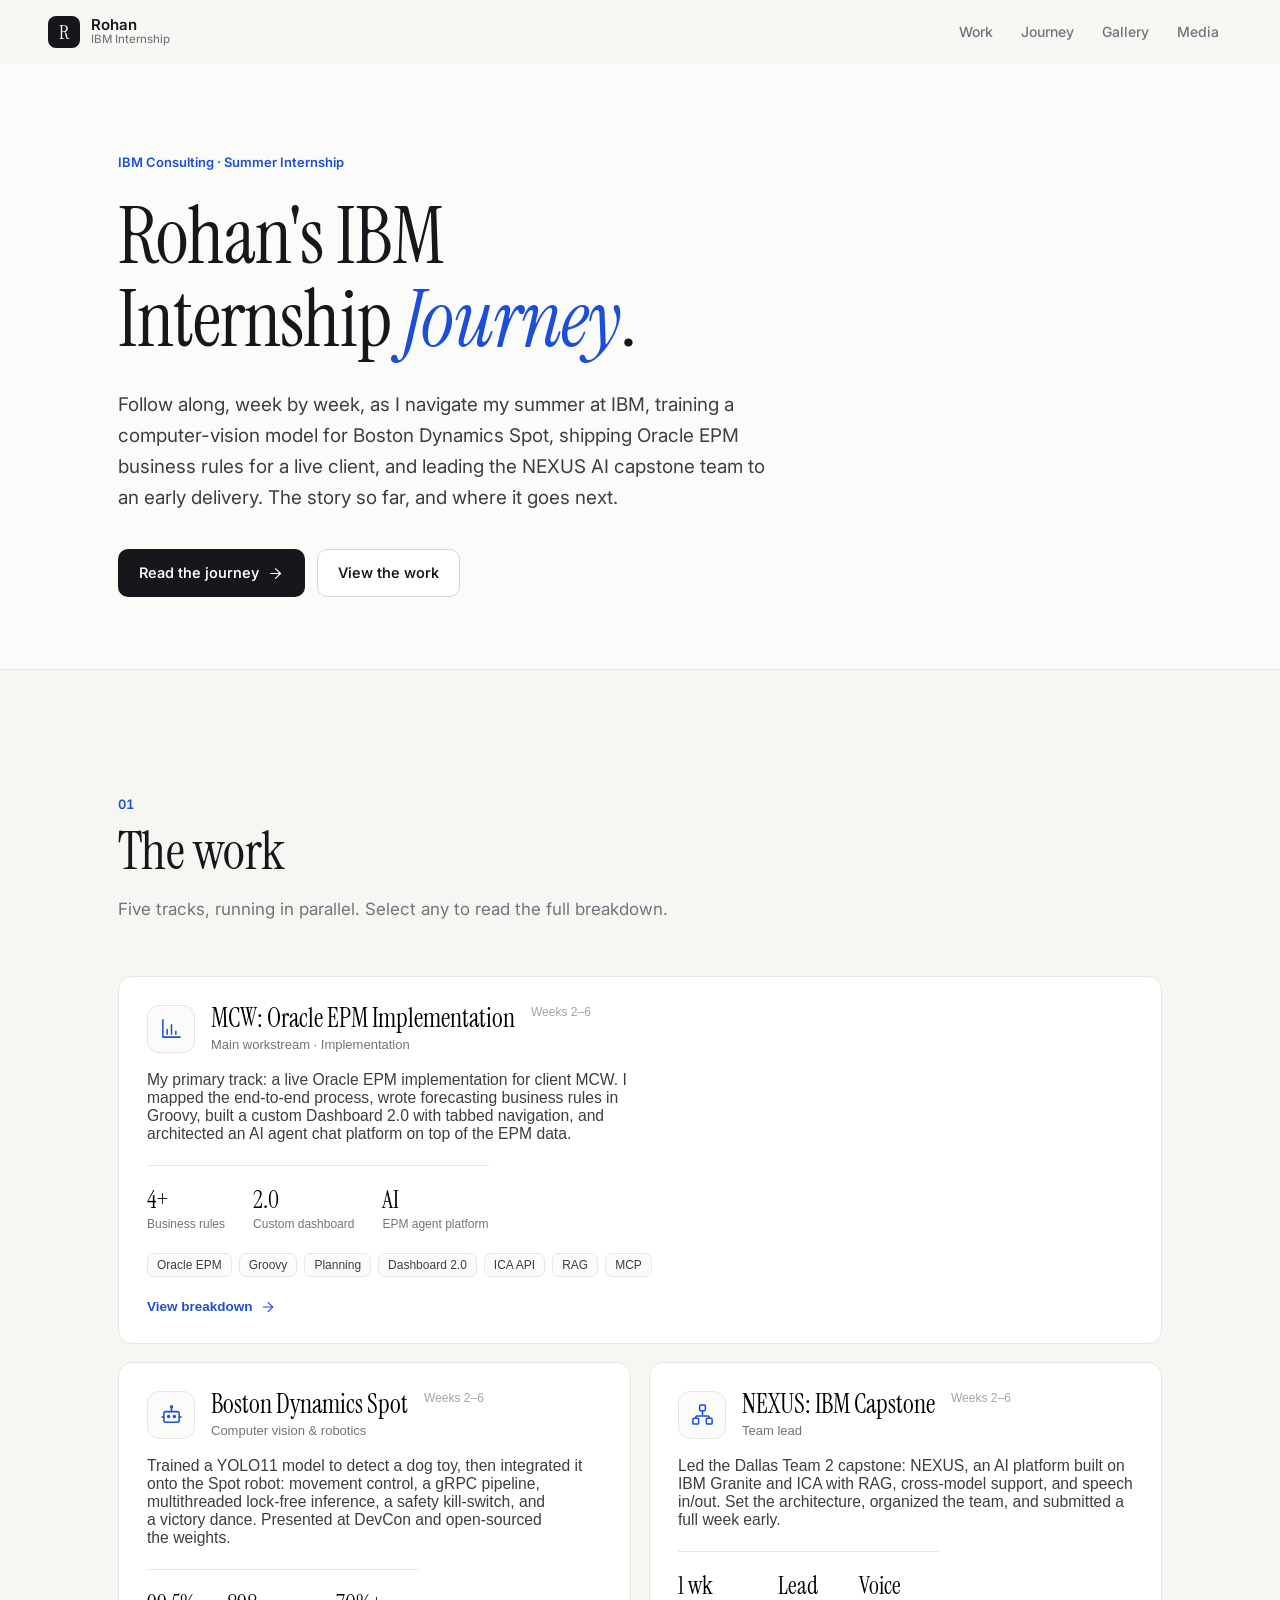
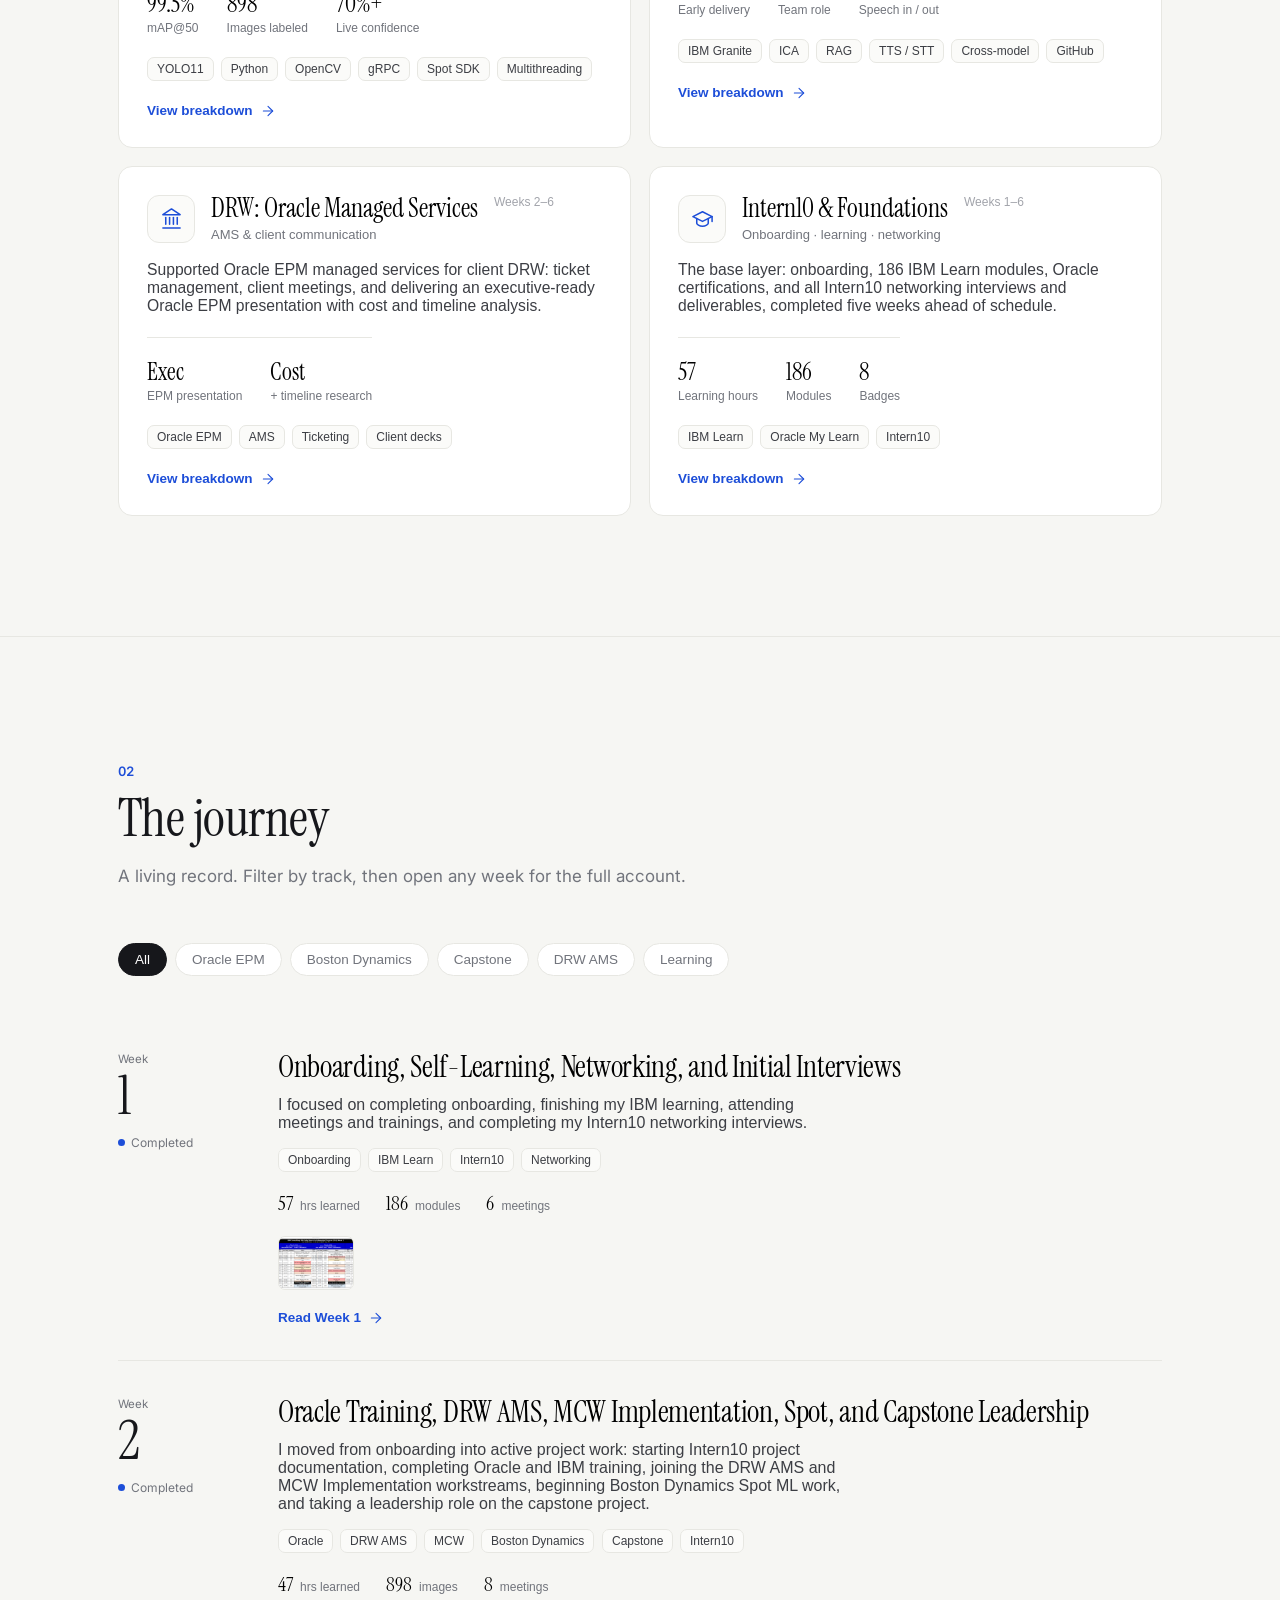
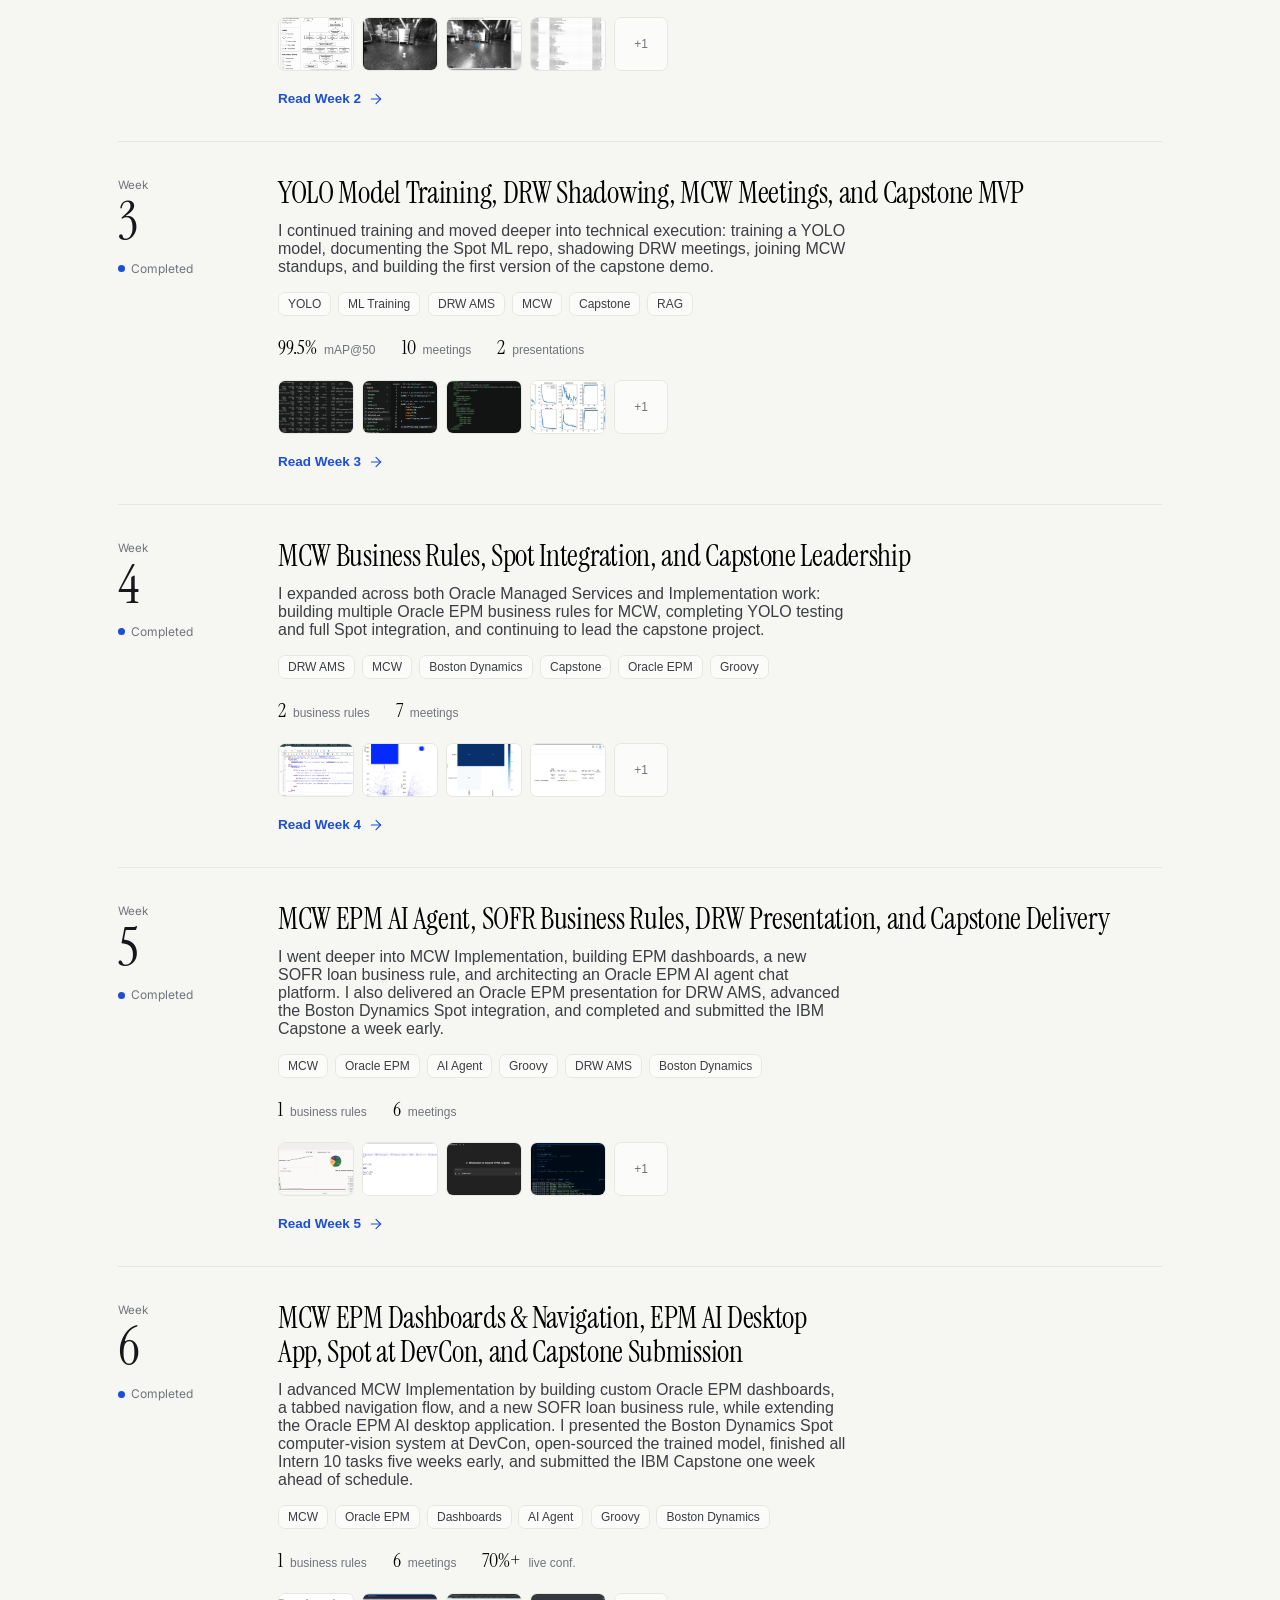
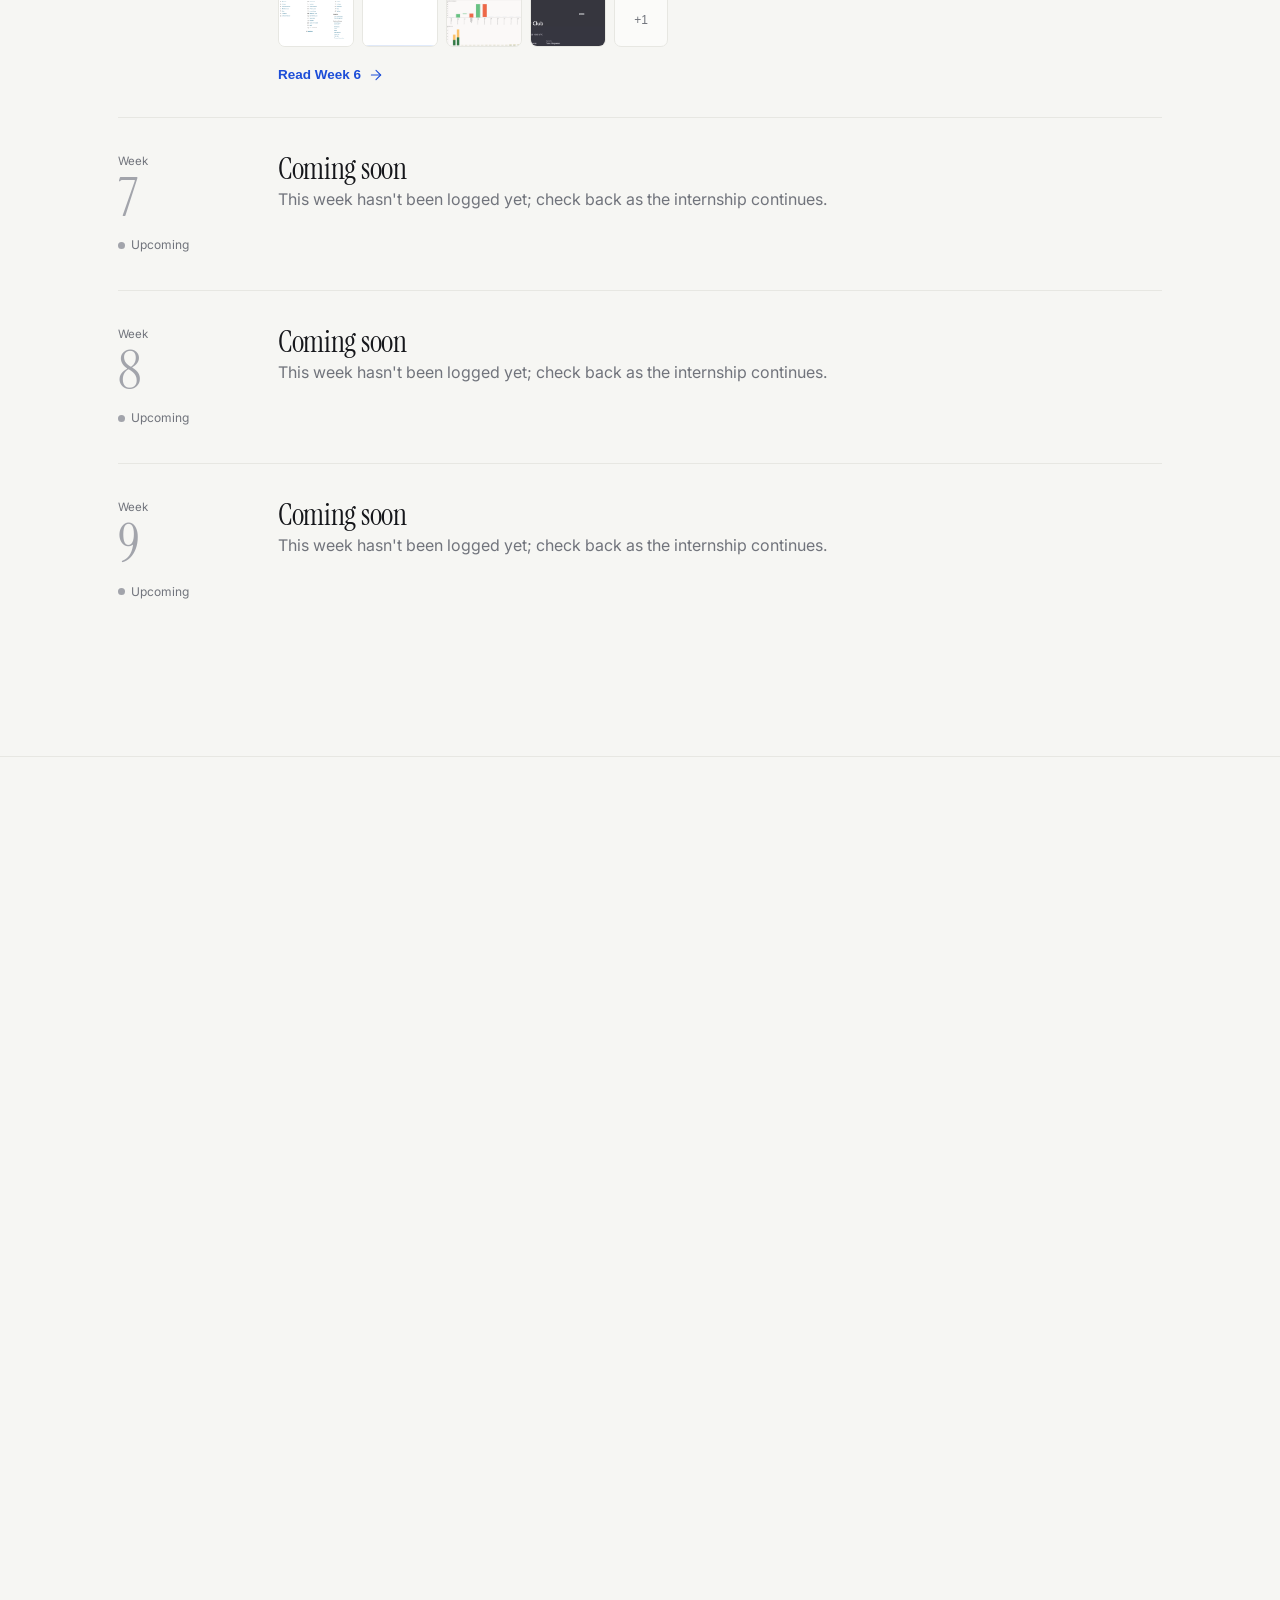
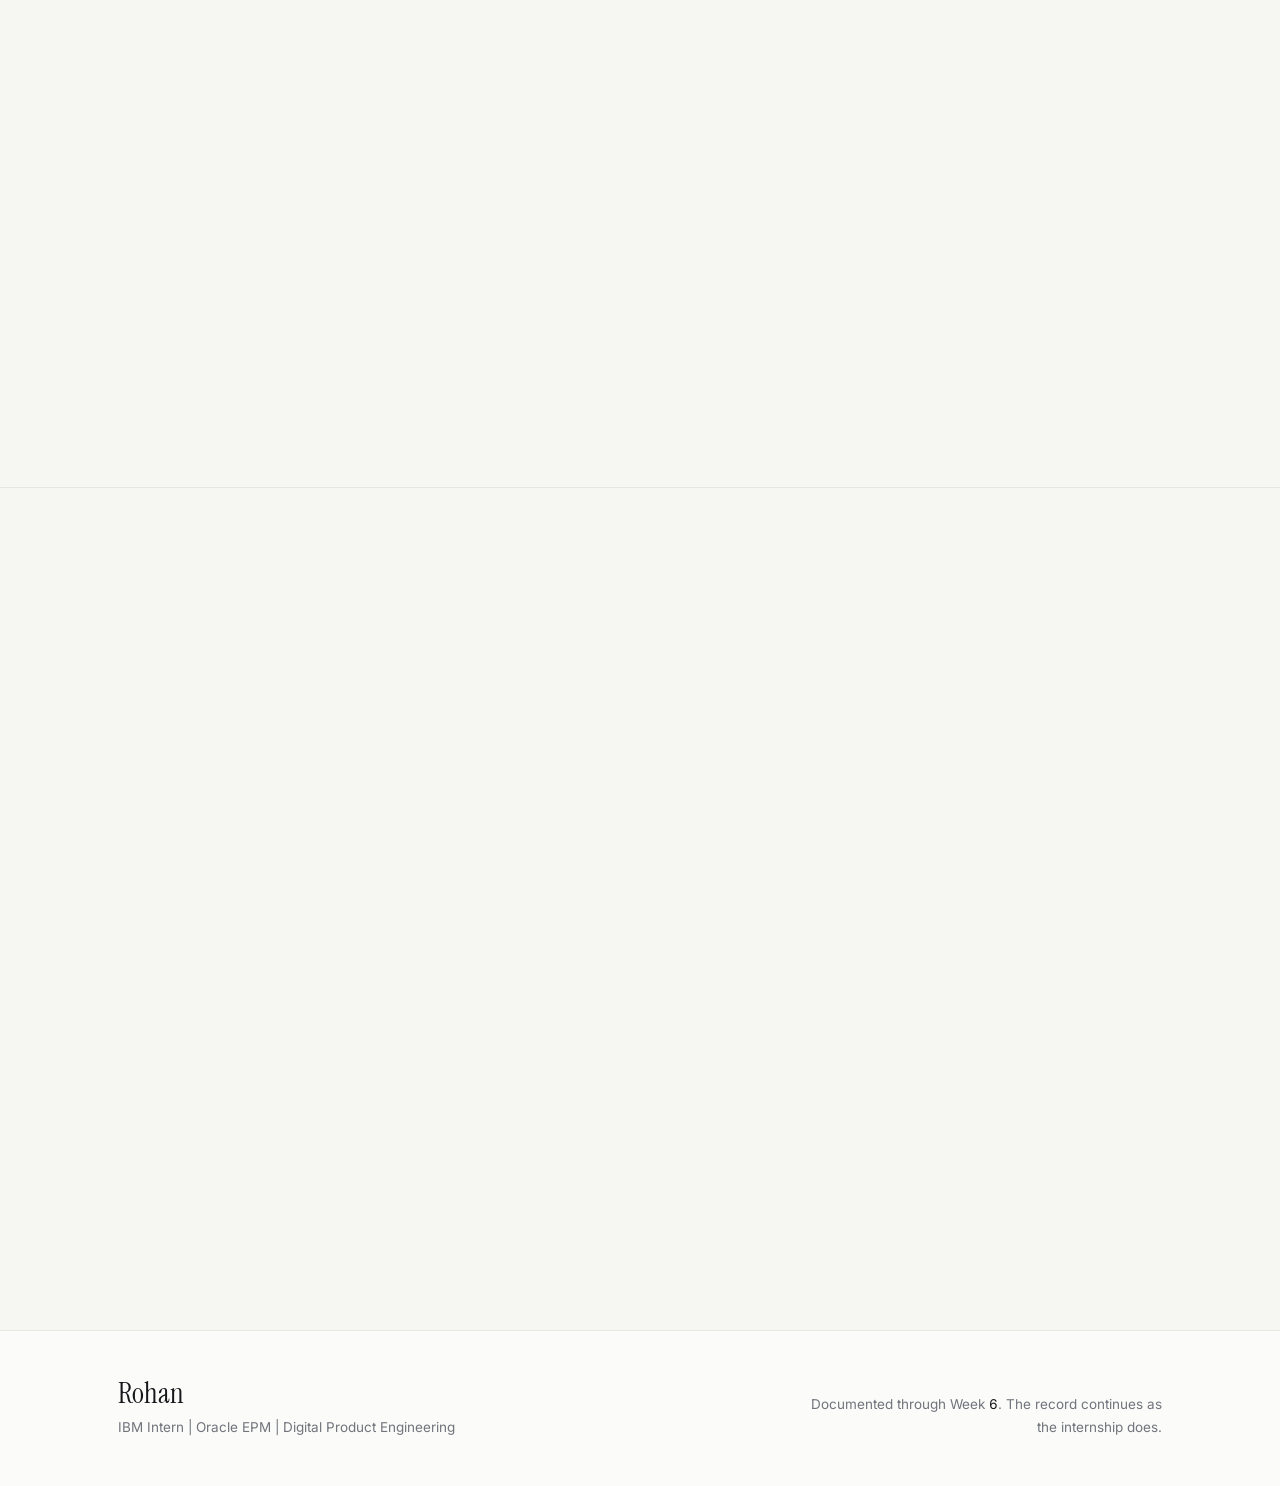
==== commit ea53a459: "Scope journey tabs to projects, animate flow, unify list dashes - Each filter tab now shows only tha" ====
--- a/index.html
+++ b/index.html
@@ -3,7 +3,7 @@
 <head>
   <meta charset="UTF-8">
   <meta name="viewport" content="width=device-width, initial-scale=1.0">
-  <title>Rohan — IBM Internship</title>
+  <title>Rohan: IBM Internship</title>
   <meta name="description" content="A documented field log of Rohan's IBM internship: Oracle EPM, Boston Dynamics Spot, the NEXUS AI capstone, and more.">
   <link rel="icon" type="image/svg+xml" href="favicon.svg">
   <link rel="preconnect" href="https://fonts.googleapis.com">
@@ -21,7 +21,6 @@
       <span class="brand-text">Rohan<span class="brand-sub">IBM Internship</span></span>
     </a>
     <div class="nav-links" id="nav-links">
-      <a href="#overview" data-spy="overview">Overview</a>
       <a href="#work" data-spy="work">Work</a>
       <a href="#journey" data-spy="journey">Journey</a>
       <a href="#gallery" data-spy="gallery">Gallery</a>
@@ -35,40 +34,26 @@
     <div class="wrap">
       <p class="hero-eyebrow">IBM Consulting · Summer Internship</p>
       <h1 class="hero-title">
-        An internship spent building across <em>artificial intelligence, robotics,</em> and enterprise finance.
+        Rohan's IBM Internship <em>Journey</em>.
       </h1>
       <p class="hero-lede">
-        A week-by-week field log of my time at IBM — training a computer-vision model for
-        Boston Dynamics Spot, shipping Oracle EPM business rules for a live client, and leading
-        the NEXUS AI capstone team to an early delivery.
+        Follow along, week by week, as I navigate my summer at IBM, training a computer-vision
+        model for Boston Dynamics Spot, shipping Oracle EPM business rules for a live client, and
+        leading the NEXUS AI capstone team to an early delivery. The story so far, and where it goes next.
       </p>
       <div class="hero-actions">
         <a class="btn btn-primary" href="#journey">Read the journey <span class="ico" data-icon="arrow-right"></span></a>
         <a class="btn btn-quiet" href="#work">View the work</a>
       </div>
-      <dl class="hero-figures" id="hero-figures"><!-- JS --></dl>
     </div>
   </header>
 
   <main>
-    <!-- Overview -->
-    <section class="section" id="overview">
-      <div class="wrap">
-        <div class="sec-head reveal">
-          <span class="sec-index">01</span>
-          <h2 class="sec-title">Overview</h2>
-          <p class="sec-lede">Six weeks in, the work spans five parallel workstreams. The numbers so far.</p>
-        </div>
-        <div class="stat-strip reveal" id="stat-strip"><!-- JS --></div>
-        <div class="progress-block reveal" id="progress-block"><!-- JS --></div>
-      </div>
-    </section>
-
     <!-- Work -->
     <section class="section" id="work">
       <div class="wrap">
         <div class="sec-head reveal">
-          <span class="sec-index">02</span>
+          <span class="sec-index">01</span>
           <h2 class="sec-title">The work</h2>
           <p class="sec-lede">Five tracks, running in parallel. Select any to read the full breakdown.</p>
         </div>
@@ -80,7 +65,7 @@
     <section class="section" id="journey">
       <div class="wrap">
         <div class="sec-head reveal">
-          <span class="sec-index">03</span>
+          <span class="sec-index">02</span>
           <h2 class="sec-title">The journey</h2>
           <p class="sec-lede">A living record. Filter by track, then open any week for the full account.</p>
         </div>
@@ -93,7 +78,7 @@
     <section class="section" id="gallery">
       <div class="wrap">
         <div class="sec-head reveal">
-          <span class="sec-index">04</span>
+          <span class="sec-index">03</span>
           <h2 class="sec-title">From the work</h2>
           <p class="sec-lede">Dashboards, model training, business rules, live demos. Select to enlarge.</p>
         </div>
@@ -105,7 +90,7 @@
     <section class="section" id="media">
       <div class="wrap">
         <div class="sec-head reveal">
-          <span class="sec-index">05</span>
+          <span class="sec-index">04</span>
           <h2 class="sec-title">Demos &amp; talks</h2>
           <p class="sec-lede">The robot, the capstone, and the moments worth pressing play on.</p>
         </div>
--- a/styles.css
+++ b/styles.css
@@ -1,5 +1,5 @@
 /* =========================================================
-   Rohan — IBM Internship
+   Rohan: IBM Internship
    Editorial white. One accent. Hairlines. No gradients.
    ========================================================= */
 
@@ -216,6 +216,16 @@
 .j-item { display: grid; grid-template-columns: 132px 1fr; gap: 28px; padding: 34px 0; border-top: 1px solid var(--line); }
 .j-item:first-child { border-top: 0; }
 .j-item.hide { display: none; }
+
+/* Cards fade + rise in, staggered. Re-renders on every filter switch,
+   so changing tabs replays the flow. */
+@keyframes jIn { from { opacity: 0; transform: translateY(16px); } to { opacity: 1; transform: none; } }
+.j-item { animation: jIn .5s var(--ease) both; animation-delay: calc(min(var(--i, 0), 8) * 65ms); }
+.j-item .j-tags .tag,
+.j-item .j-thumbs > * { animation: jIn .45s var(--ease) both; animation-delay: calc(min(var(--i, 0), 8) * 65ms + 120ms); }
+@media (prefers-reduced-motion: reduce) {
+  .j-item, .j-item .j-tags .tag, .j-item .j-thumbs > * { animation: none; }
+}
 .j-aside { position: relative; }
 .j-wk-label { font-size: 11.5px; color: var(--muted); }
 .j-wk-num { font-family: var(--serif); font-size: 3.4rem; line-height: 1; font-variant-numeric: tabular-nums; }
@@ -229,6 +239,10 @@
 .j-title { font-family: var(--serif); font-size: clamp(1.4rem, 2.5vw, 1.9rem); line-height: 1.12; letter-spacing: -0.01em; transition: color .15s var(--ease); text-wrap: balance; }
 .j-card:hover .j-title { color: var(--accent); }
 .j-focus { margin-top: 12px; color: var(--ink-soft); font-size: 1rem; max-width: 64ch; text-wrap: pretty; }
+.j-tasks { list-style: none; margin-top: 14px; padding-left: 0; max-width: 64ch; display: grid; gap: 8px; color: var(--ink-soft); font-size: 0.97rem; }
+.j-tasks li { position: relative; padding-left: 22px; text-wrap: pretty; }
+.j-tasks-more { color: var(--muted); font-size: 12.5px; }
+.j-empty { color: var(--muted); padding: 34px 0; }
 .j-tags { display: flex; flex-wrap: wrap; gap: 7px; margin-top: 16px; }
 .j-stats { display: flex; flex-wrap: wrap; gap: 26px; margin-top: 18px; }
 .j-stat b { font-family: var(--serif); font-size: 1.25rem; font-weight: 400; font-variant-numeric: tabular-nums; }
@@ -328,8 +342,15 @@
 .mb-sec h4 { font-size: 12px; font-weight: 600; color: var(--muted); text-transform: uppercase; margin-bottom: 16px; display: flex; align-items: center; gap: 12px; }
 .mb-sec h4::after { content: ''; flex: 1; height: 1px; background: var(--line); }
 .mb-list { list-style: none; display: grid; gap: 10px; }
-.mb-list li { position: relative; padding-left: 24px; font-size: .98rem; color: var(--ink-soft); text-wrap: pretty; }
-.mb-list li::before { content: ''; position: absolute; left: 2px; top: 10px; width: 8px; height: 1.5px; background: var(--accent); }
+.mb-list li { position: relative; padding-left: 22px; font-size: .98rem; color: var(--ink-soft); text-wrap: pretty; }
+
+/* One dash for every bullet list, same size and position everywhere */
+.mb-list li::before,
+.mb-proj li::before,
+.j-tasks li:not(.j-tasks-more)::before {
+  content: ''; position: absolute; left: 0; top: 0.62em;
+  width: 9px; height: 1.5px; border-radius: 1px; background: var(--accent);
+}
 
 .mb-projects { display: grid; gap: 14px; }
 .mb-proj { border: 1px solid var(--line); border-radius: var(--radius-sm); padding: 22px; background: var(--bg-2); }
@@ -338,7 +359,6 @@
 .mb-proj .feat-badge { font-family: var(--sans); font-size: 10.5px; font-weight: 600; padding: 3px 8px; border-radius: 6px; background: var(--accent); color: #fff; }
 .mb-proj ul { list-style: none; display: grid; gap: 8px; }
 .mb-proj li { position: relative; padding-left: 22px; font-size: .92rem; color: var(--ink-soft); }
-.mb-proj li::before { content: ''; position: absolute; left: 0; top: 9px; width: 8px; height: 1.5px; background: var(--accent); }
 
 .mb-shots { display: grid; grid-template-columns: repeat(auto-fill, minmax(150px, 1fr)); gap: 12px; }
 .mb-shot { border: 1px solid var(--line); border-radius: 8px; overflow: hidden; cursor: pointer; aspect-ratio: 4/3; background: var(--bg-2); }
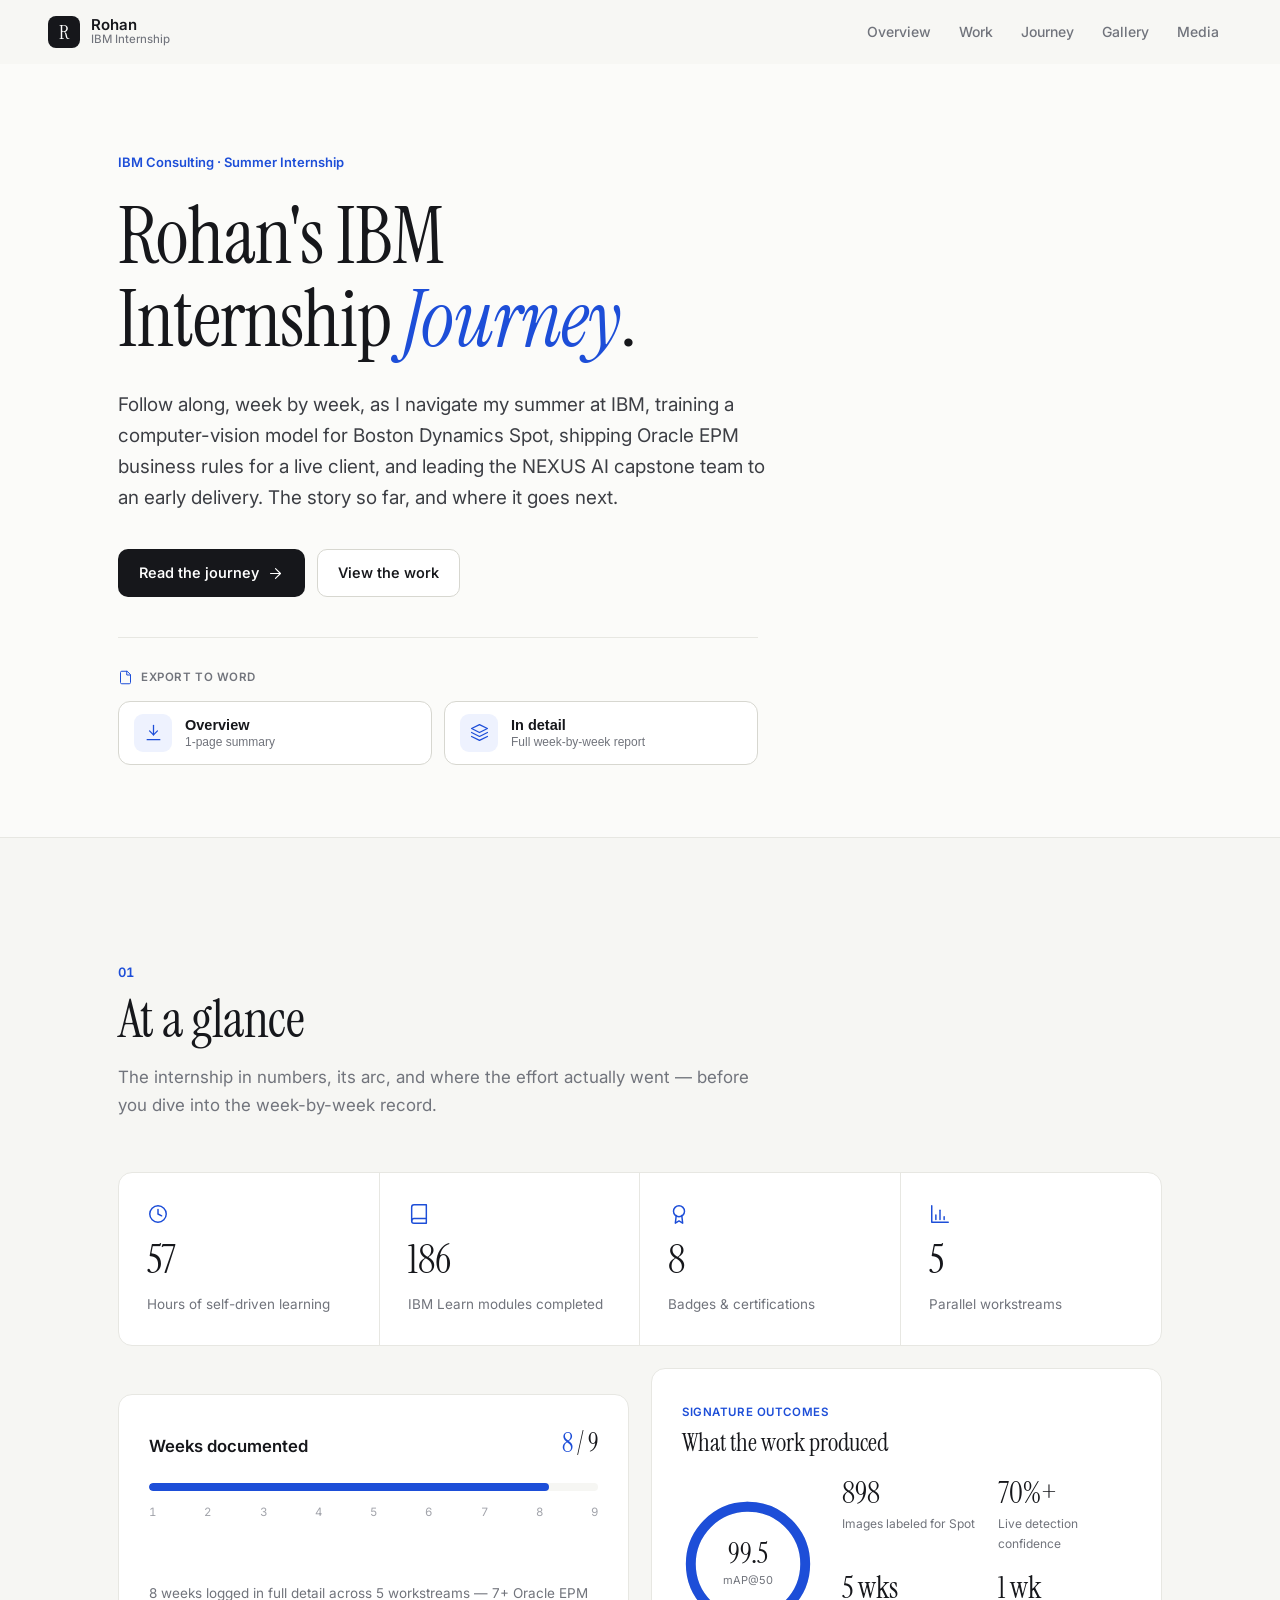
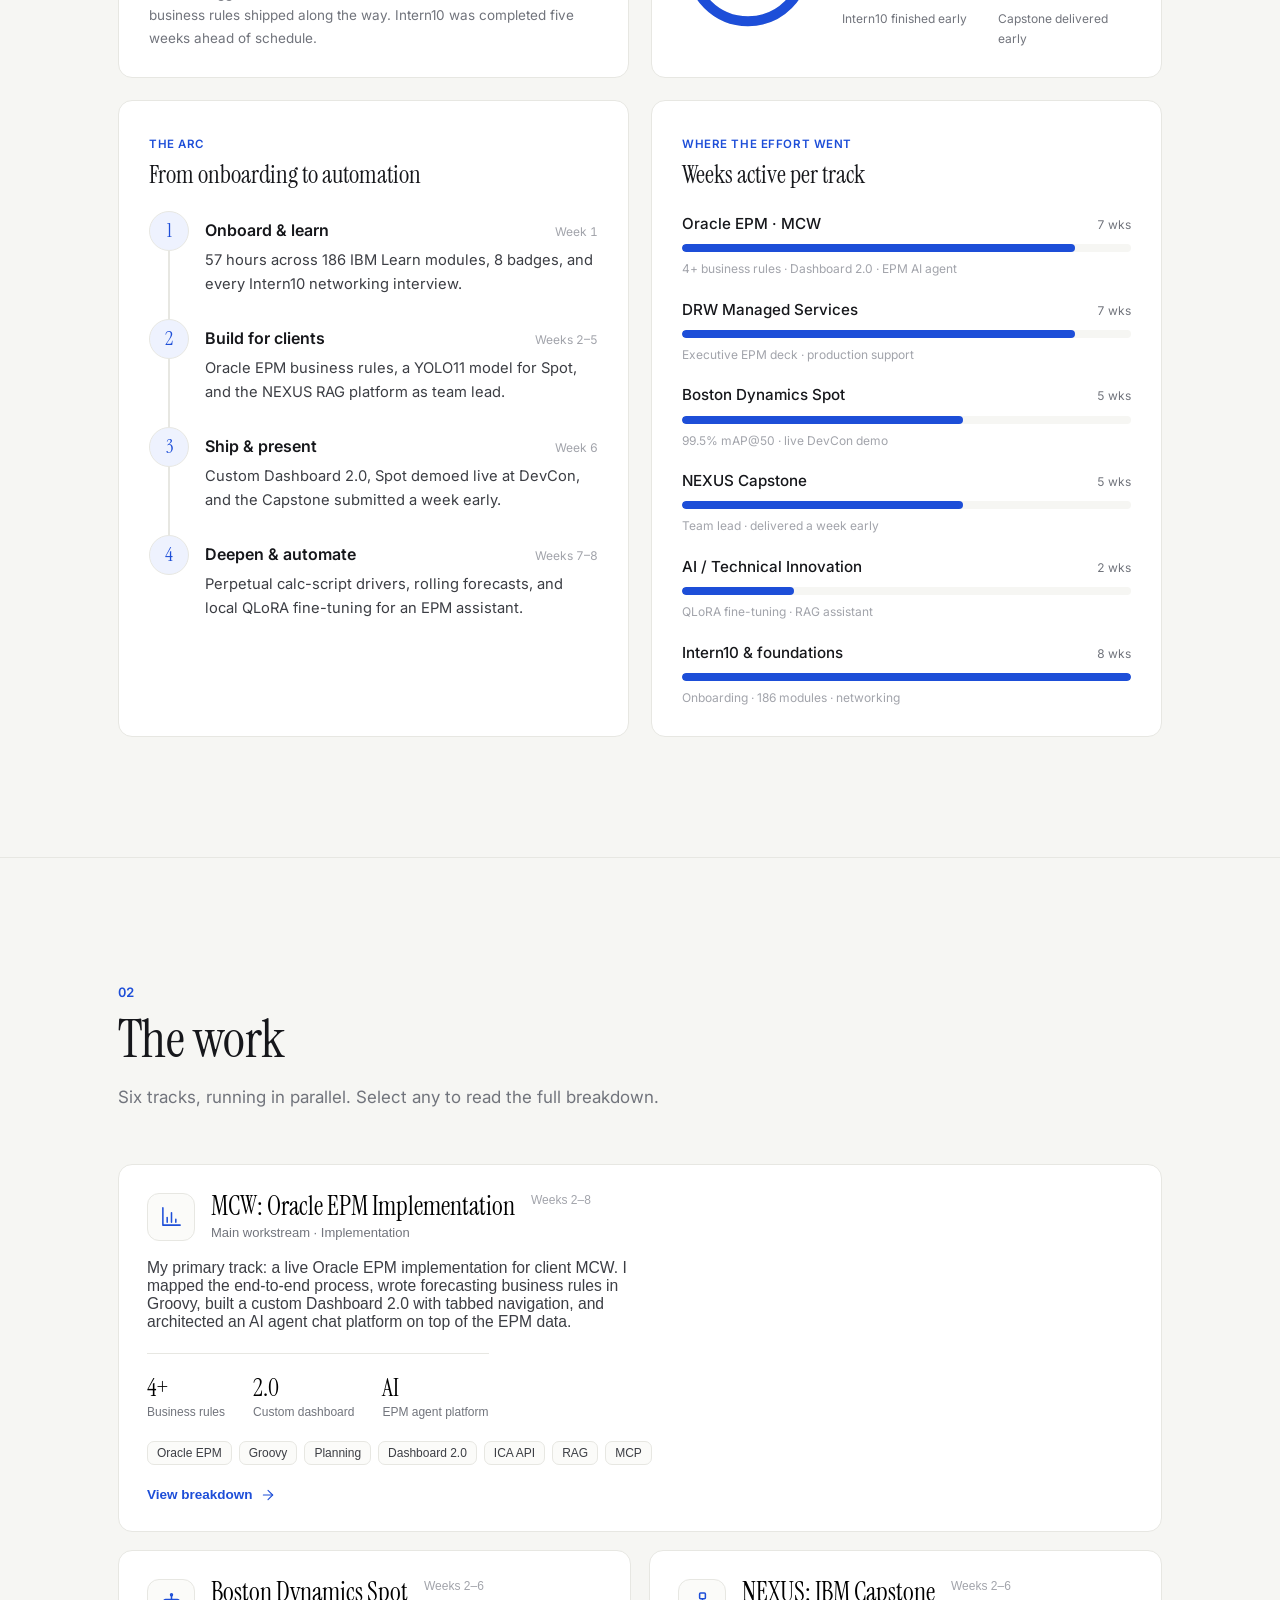
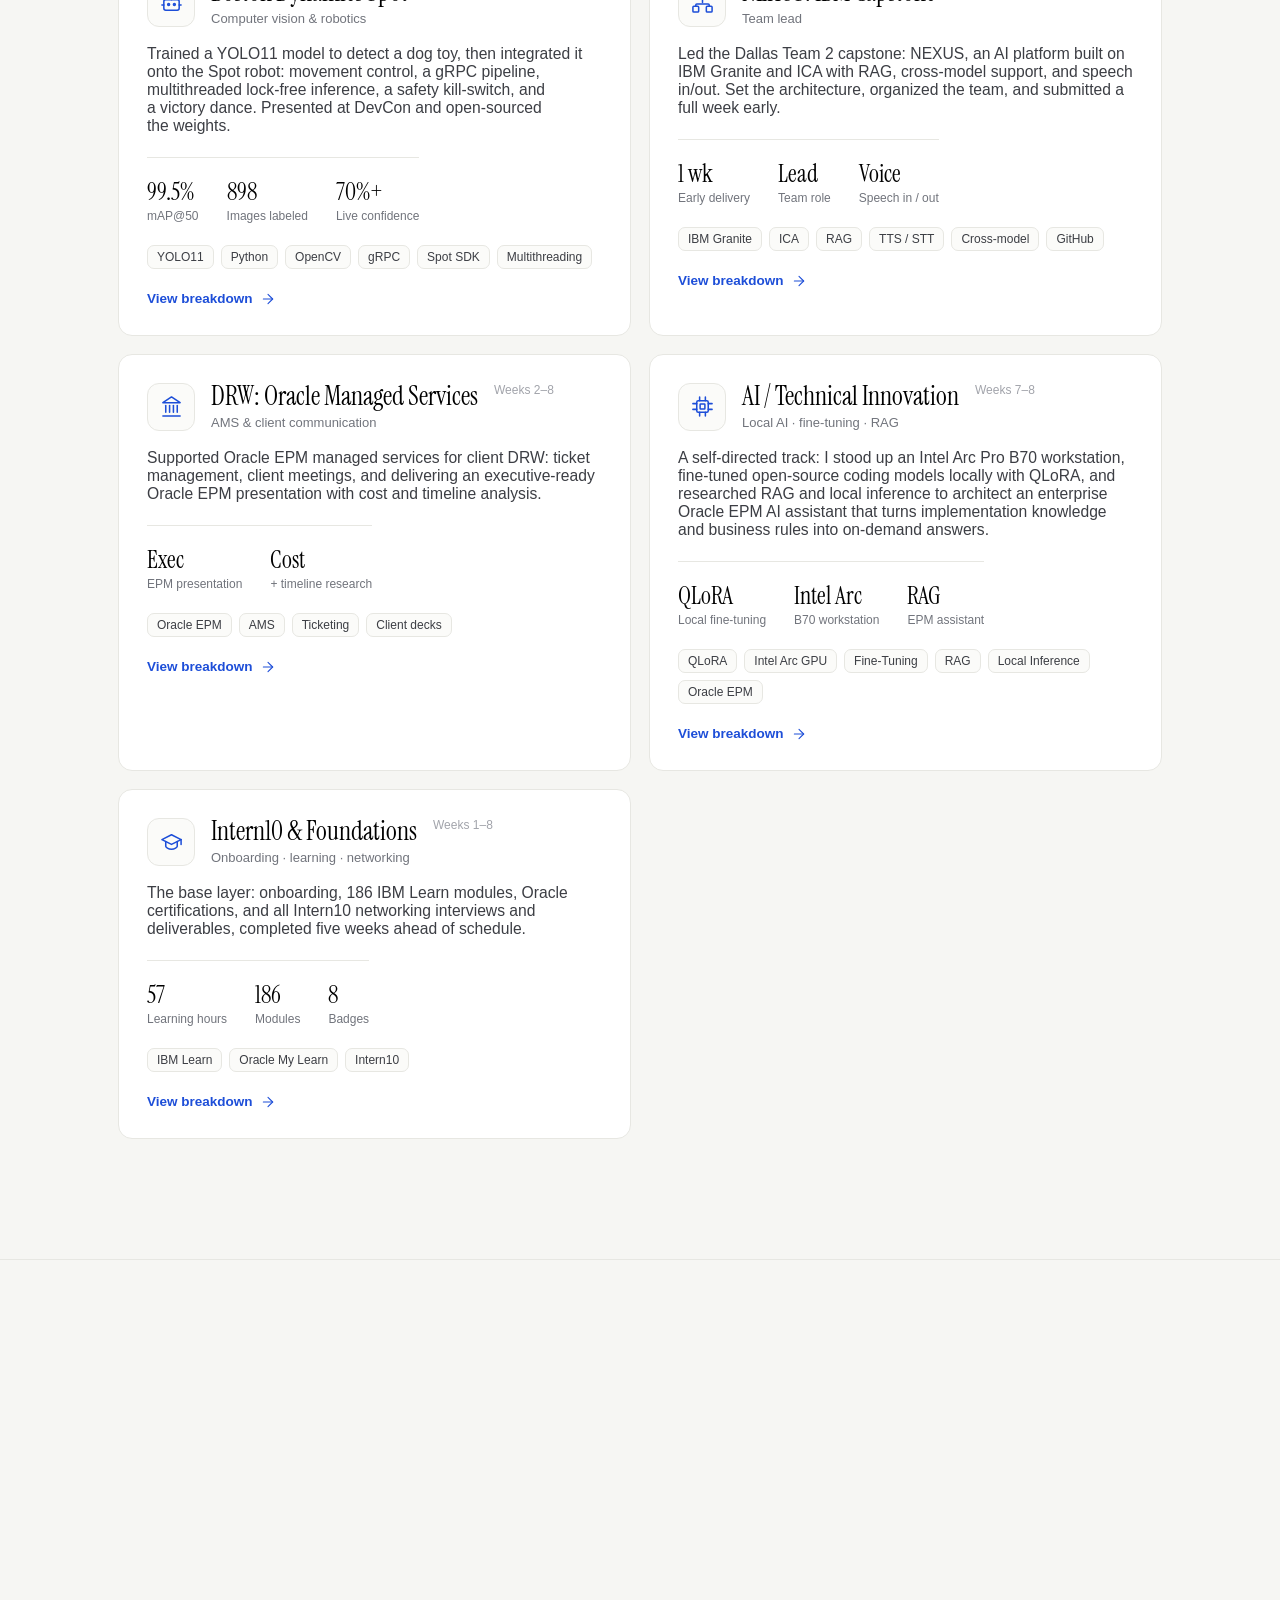
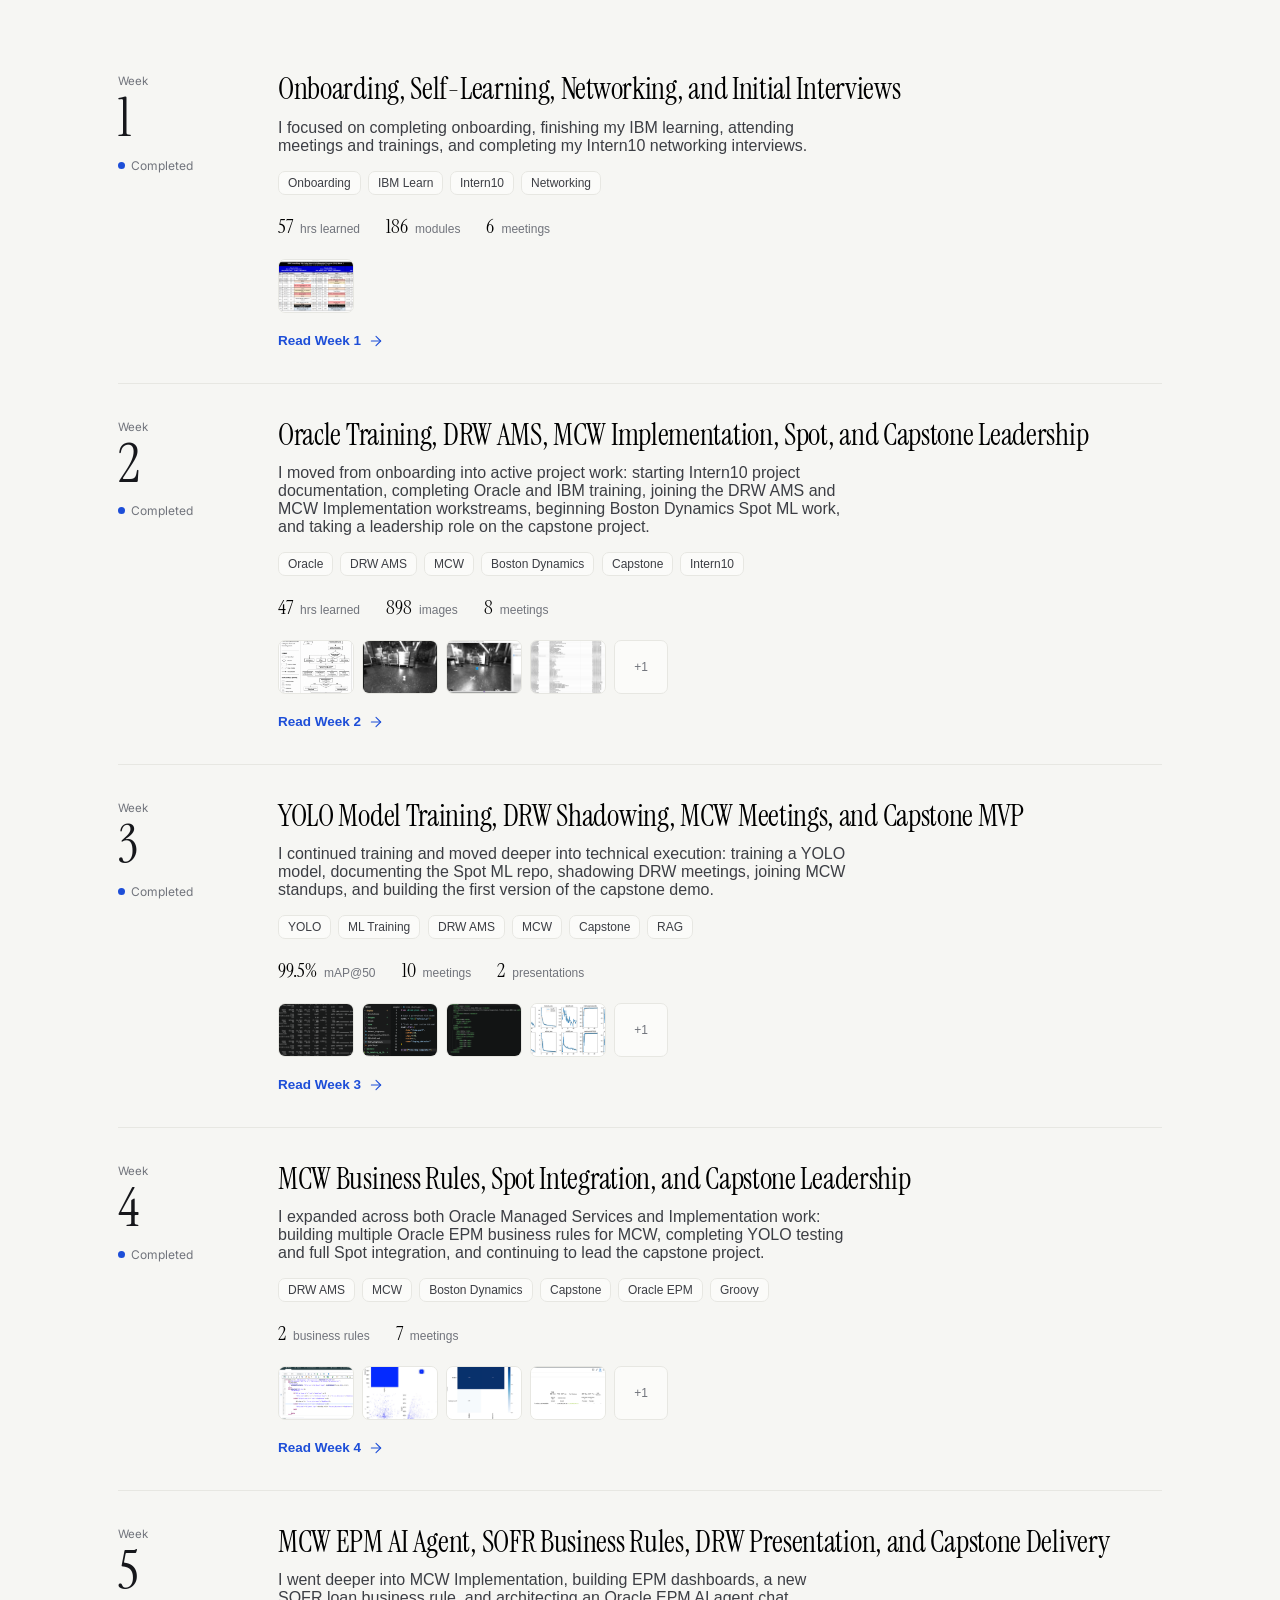
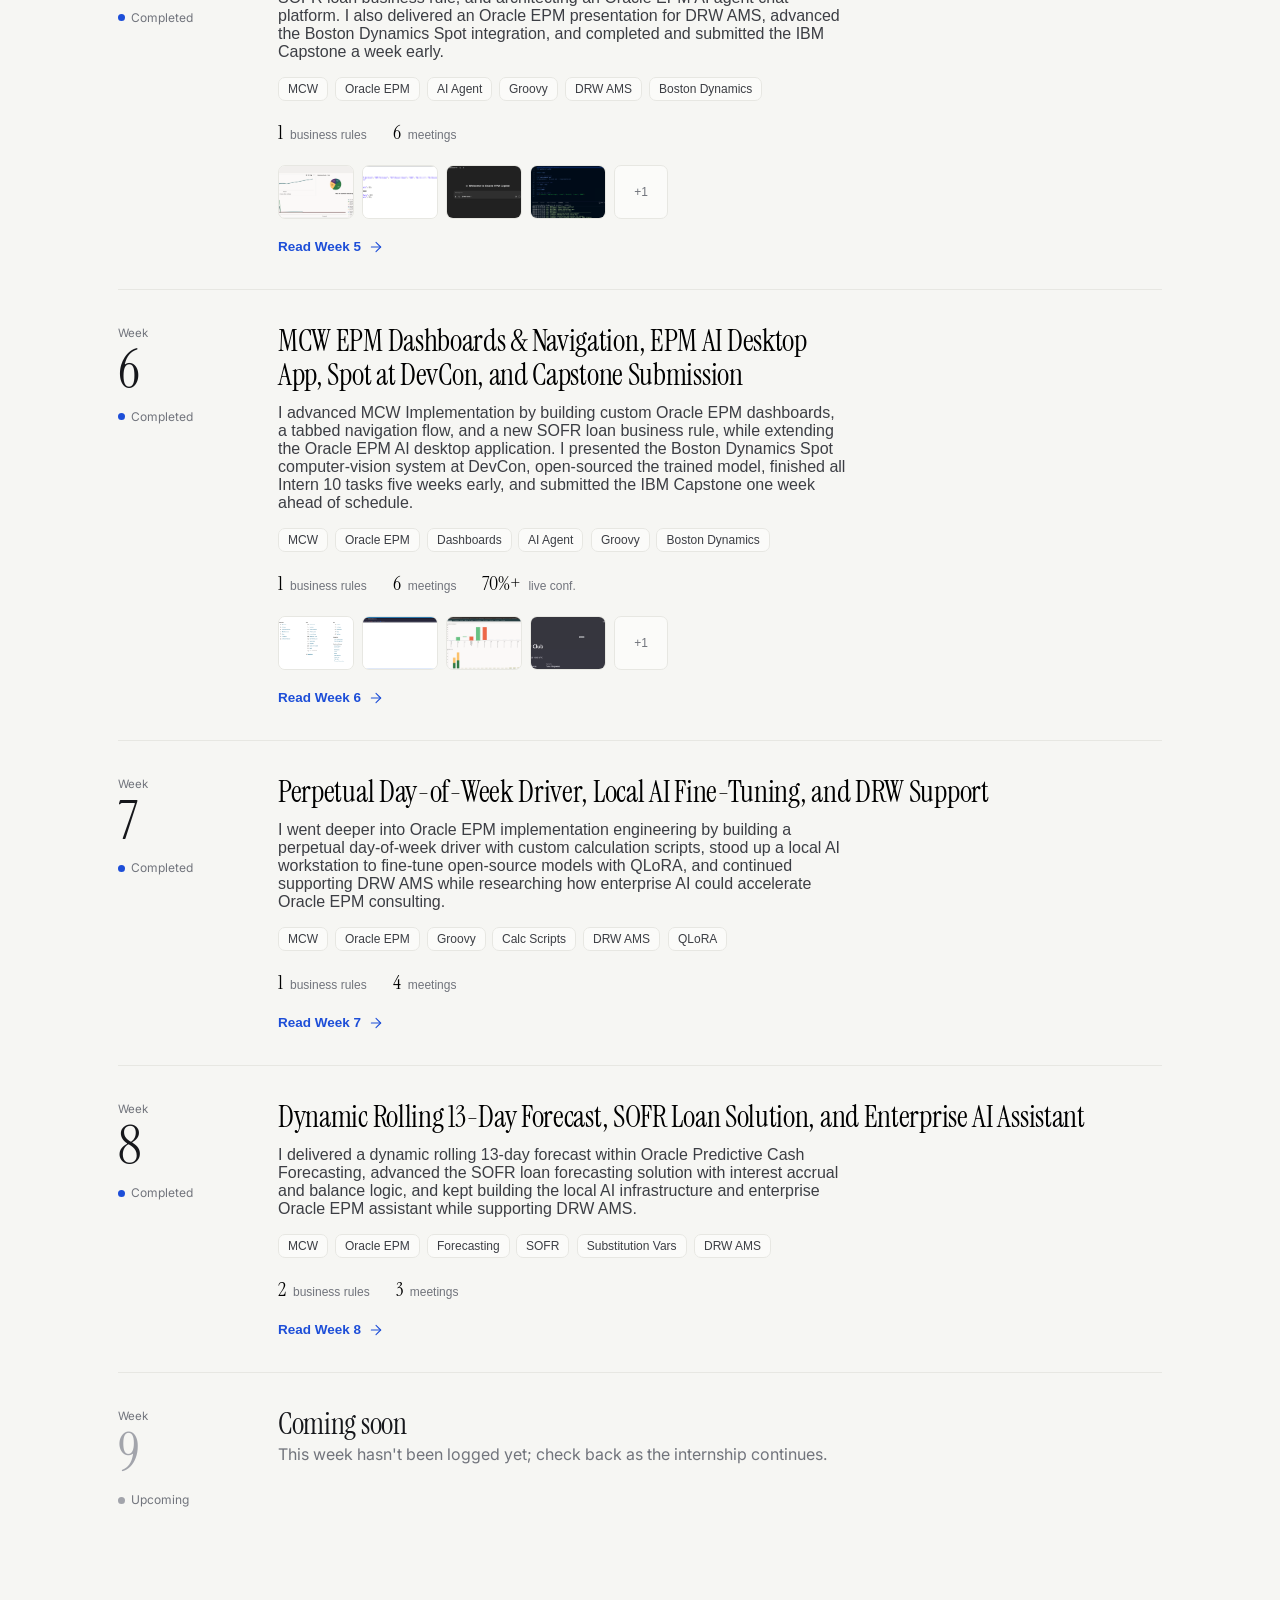
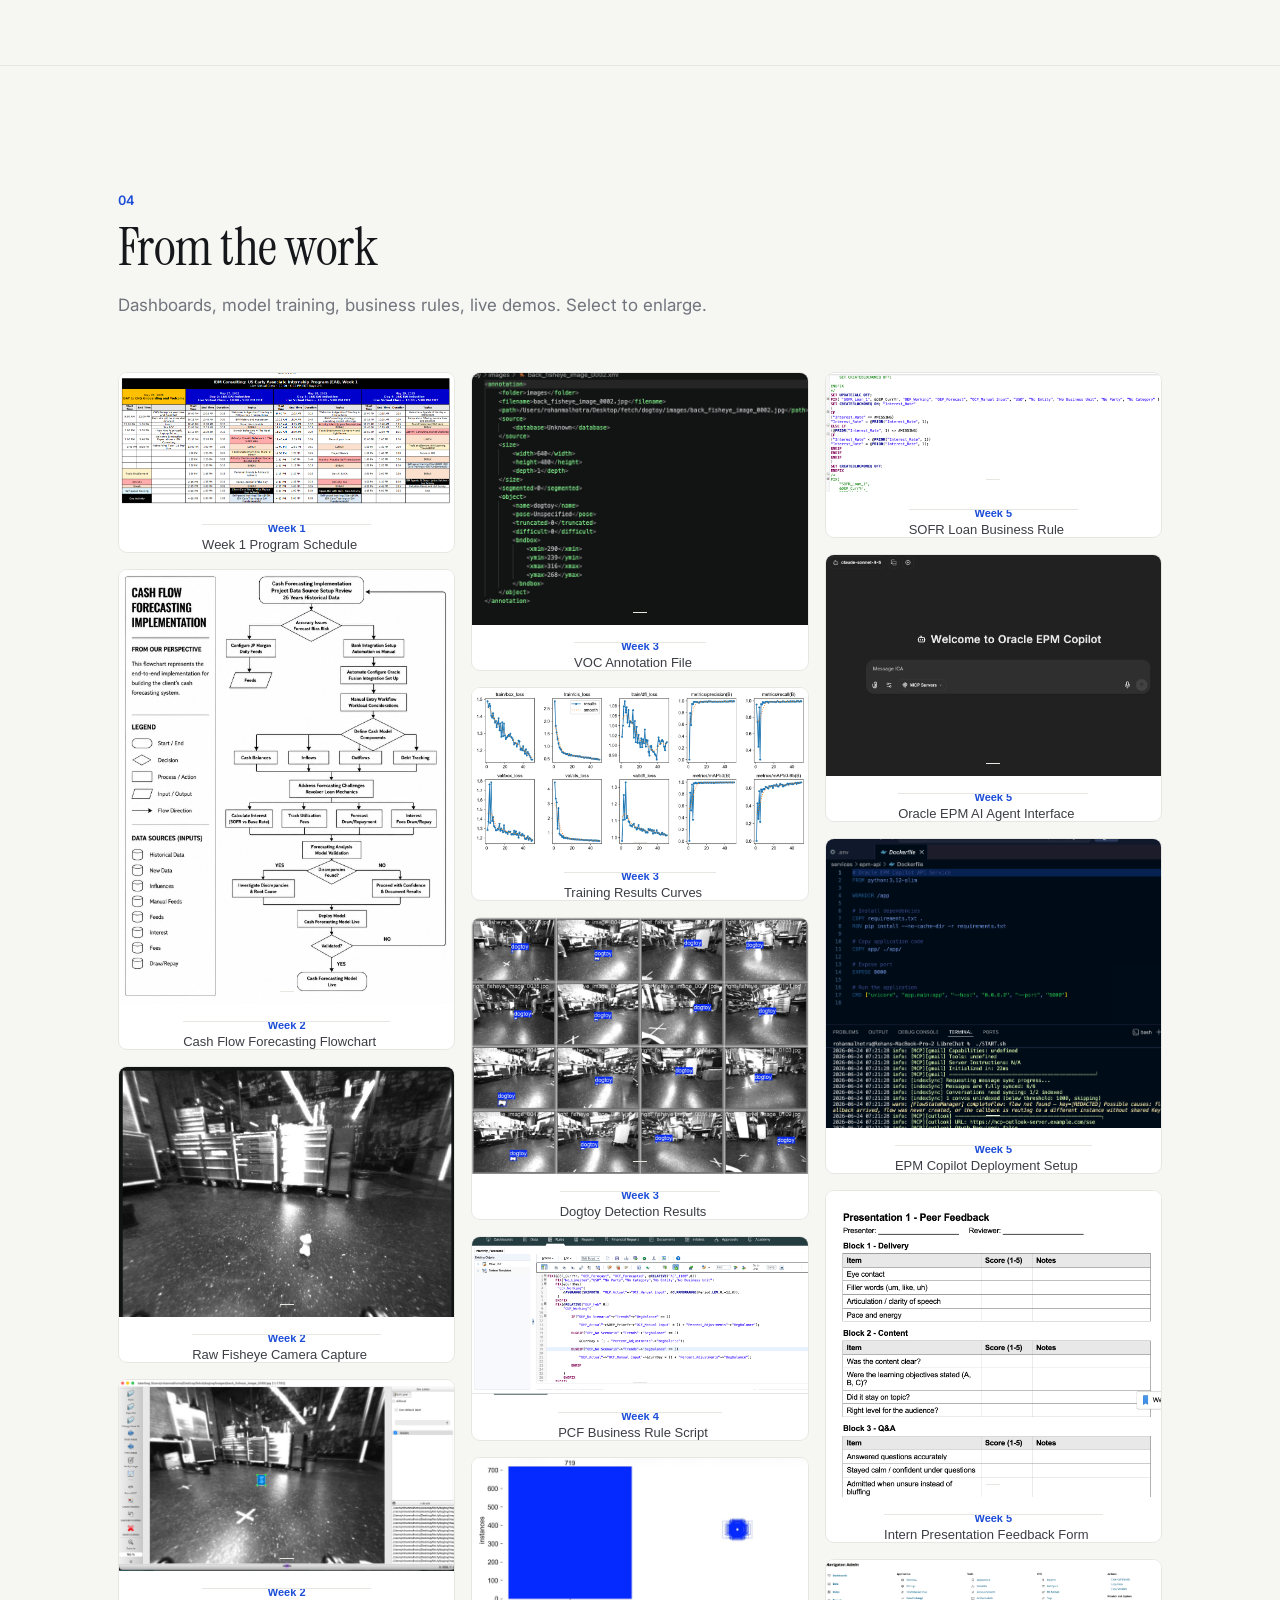
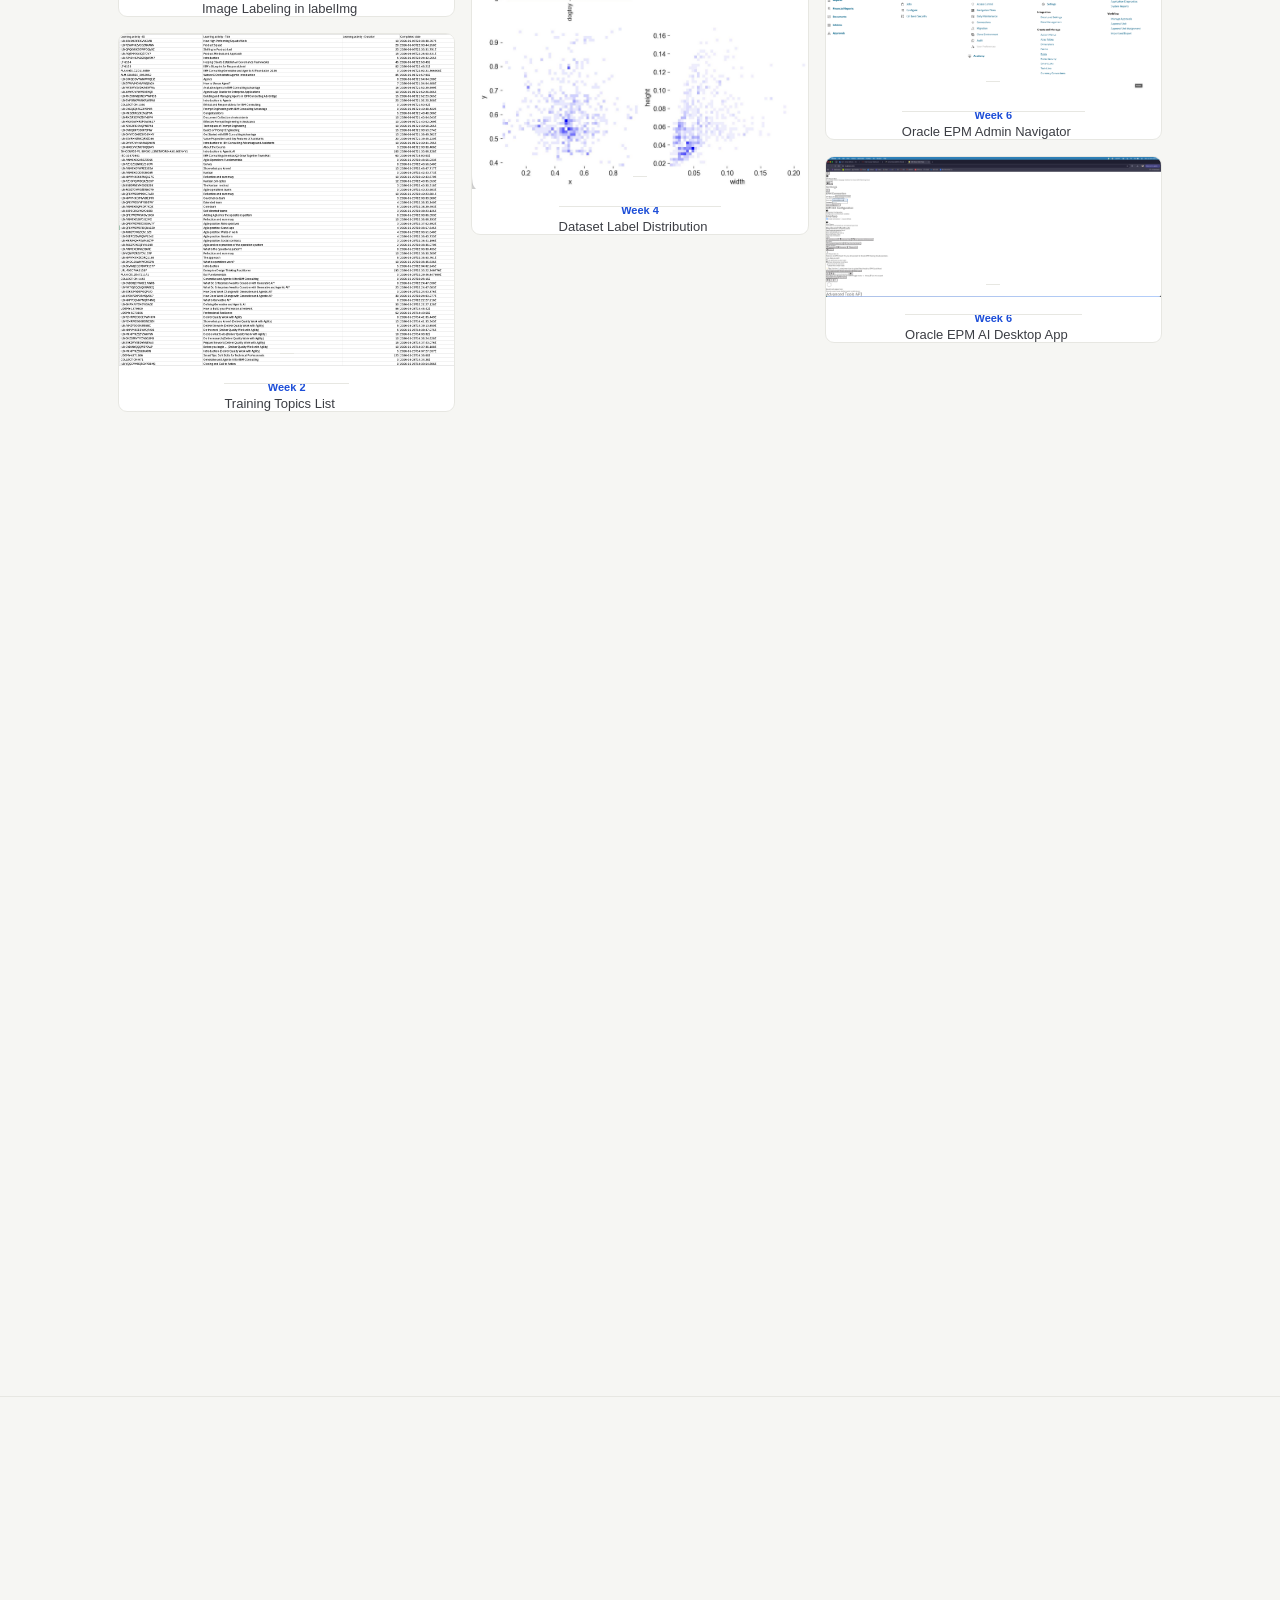
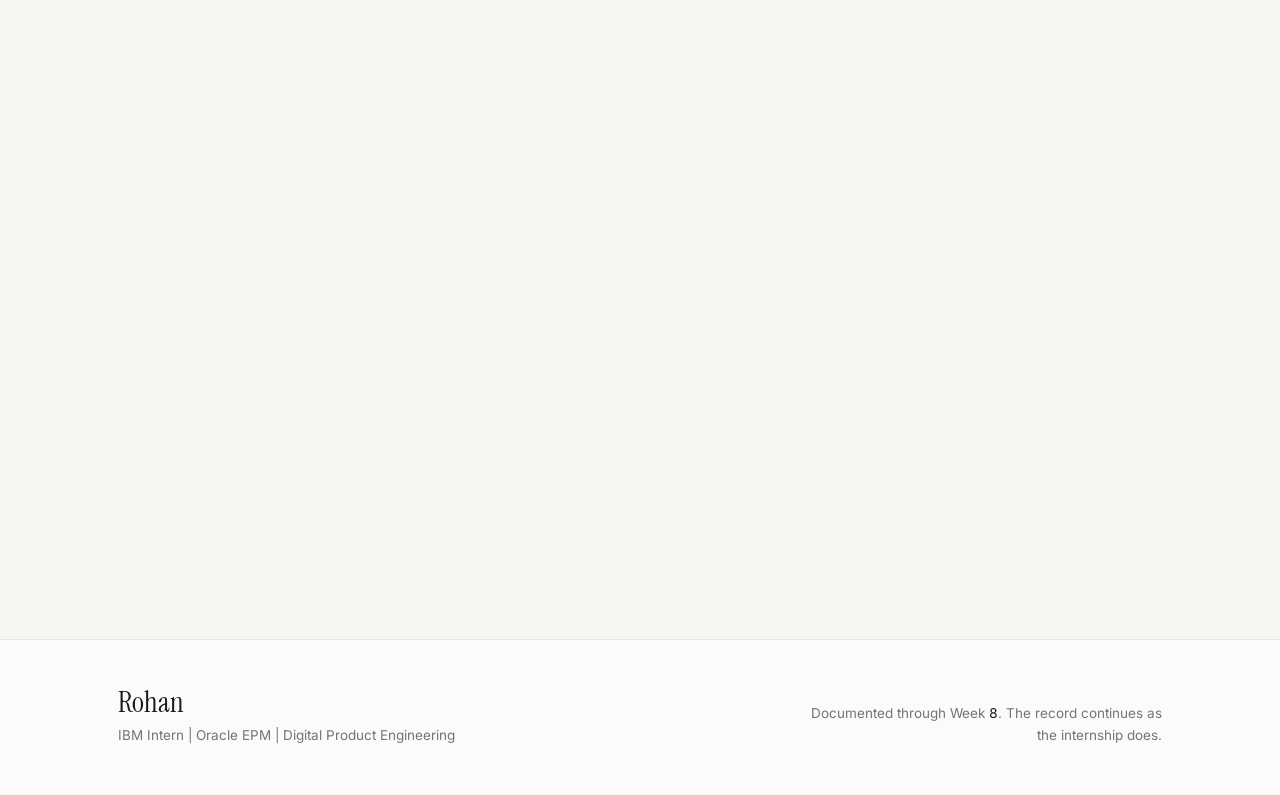
==== commit a92d2eb6: "Add Weeks 7–8, AI Innovation track, at-a-glance overview, and Word export Content - Add Week 7 (perp" ====
--- a/index.html
+++ b/index.html
@@ -21,6 +21,7 @@
       <span class="brand-text">Rohan<span class="brand-sub">IBM Internship</span></span>
     </a>
     <div class="nav-links" id="nav-links">
+      <a href="#overview" data-spy="overview">Overview</a>
       <a href="#work" data-spy="work">Work</a>
       <a href="#journey" data-spy="journey">Journey</a>
       <a href="#gallery" data-spy="gallery">Gallery</a>
@@ -45,17 +46,51 @@
         <a class="btn btn-primary" href="#journey">Read the journey <span class="ico" data-icon="arrow-right"></span></a>
         <a class="btn btn-quiet" href="#work">View the work</a>
       </div>
+
+      <div class="hero-export" id="hero-export">
+        <div class="hx-label"><span class="ico" data-icon="file"></span> Export to Word</div>
+        <div class="hx-btns">
+          <button type="button" class="btn-export" data-export="overview">
+            <span class="ico" data-icon="download"></span>
+            <span class="hx-txt"><b>Overview</b><span>1-page summary</span></span>
+          </button>
+          <button type="button" class="btn-export" data-export="detailed">
+            <span class="ico" data-icon="layers"></span>
+            <span class="hx-txt"><b>In detail</b><span>Full week-by-week report</span></span>
+          </button>
+        </div>
+      </div>
     </div>
   </header>
 
   <main>
+    <!-- Overview -->
+    <section class="section" id="overview">
+      <div class="wrap">
+        <div class="sec-head reveal">
+          <span class="sec-index">01</span>
+          <h2 class="sec-title">At a glance</h2>
+          <p class="sec-lede">The internship in numbers, its arc, and where the effort actually went — before you dive into the week-by-week record.</p>
+        </div>
+        <div class="ov-strip reveal" id="ov-strip"><!-- JS --></div>
+        <div class="ov-grid reveal">
+          <div id="ov-progress"><!-- JS --></div>
+          <div id="ov-outcomes"><!-- JS --></div>
+        </div>
+        <div class="ov-grid reveal">
+          <div id="ov-arc"><!-- JS --></div>
+          <div id="ov-tracks"><!-- JS --></div>
+        </div>
+      </div>
+    </section>
+
     <!-- Work -->
     <section class="section" id="work">
       <div class="wrap">
         <div class="sec-head reveal">
-          <span class="sec-index">01</span>
+          <span class="sec-index">02</span>
           <h2 class="sec-title">The work</h2>
-          <p class="sec-lede">Five tracks, running in parallel. Select any to read the full breakdown.</p>
+          <p class="sec-lede">Six tracks, running in parallel. Select any to read the full breakdown.</p>
         </div>
         <div class="work-grid" id="work-grid"><!-- JS --></div>
       </div>
@@ -65,7 +100,7 @@
     <section class="section" id="journey">
       <div class="wrap">
         <div class="sec-head reveal">
-          <span class="sec-index">02</span>
+          <span class="sec-index">03</span>
           <h2 class="sec-title">The journey</h2>
           <p class="sec-lede">A living record. Filter by track, then open any week for the full account.</p>
         </div>
@@ -78,7 +113,7 @@
     <section class="section" id="gallery">
       <div class="wrap">
         <div class="sec-head reveal">
-          <span class="sec-index">03</span>
+          <span class="sec-index">04</span>
           <h2 class="sec-title">From the work</h2>
           <p class="sec-lede">Dashboards, model training, business rules, live demos. Select to enlarge.</p>
         </div>
@@ -90,7 +125,7 @@
     <section class="section" id="media">
       <div class="wrap">
         <div class="sec-head reveal">
-          <span class="sec-index">04</span>
+          <span class="sec-index">05</span>
           <h2 class="sec-title">Demos &amp; talks</h2>
           <p class="sec-lede">The robot, the capstone, and the moments worth pressing play on.</p>
         </div>
@@ -105,7 +140,7 @@
         <p class="footer-name">Rohan</p>
         <p class="footer-role" id="footer-role">IBM Intern</p>
       </div>
-      <p class="footer-note">Documented through Week <span id="footer-week">6</span>. The record continues as the internship does.</p>
+      <p class="footer-note">Documented through Week <span id="footer-week">8</span>. The record continues as the internship does.</p>
     </div>
   </footer>
 
@@ -130,6 +165,7 @@
   </div>
 
   <script src="data/internshipData.js"></script>
+  <script src="report-export.js"></script>
   <script src="script.js"></script>
 </body>
 </html>
--- a/styles.css
+++ b/styles.css
@@ -381,6 +381,84 @@
 .lb-prev, .lb-next { top: 50%; transform: translateY(-50%); width: 50px; height: 50px; }
 .lb-prev { left: 22px; } .lb-next { right: 22px; }
 
+/* ---------- Hero: Word export ---------- */
+.hero-export { margin-top: 40px; padding-top: 28px; border-top: 1px solid var(--line); max-width: 640px; }
+.hx-label { display: inline-flex; align-items: center; gap: 8px; font-size: 11.5px; font-weight: 600; letter-spacing: .05em; text-transform: uppercase; color: var(--muted); margin-bottom: 14px; }
+.hx-label svg { width: 15px; height: 15px; color: var(--accent); }
+.hx-btns { display: flex; flex-wrap: wrap; gap: 12px; }
+.btn-export {
+  flex: 1 1 240px; display: flex; align-items: center; gap: 13px; text-align: left; cursor: pointer;
+  background: var(--paper); border: 1px solid var(--line-strong); border-radius: 12px; padding: 12px 15px; color: var(--ink);
+  transition: transform .15s var(--ease), border-color .15s var(--ease), box-shadow .15s var(--ease);
+}
+.btn-export:hover { transform: translateY(-2px); border-color: var(--ink); box-shadow: var(--shadow-sm); }
+.btn-export:focus-visible { outline: 2px solid var(--accent); outline-offset: 2px; }
+.btn-export .ico { display: grid; place-items: center; width: 38px; height: 38px; flex-shrink: 0; border-radius: 9px; background: var(--accent-wash); color: var(--accent); }
+.btn-export .ico svg { width: 19px; height: 19px; }
+.btn-export .hx-txt { display: flex; flex-direction: column; line-height: 1.25; min-width: 0; }
+.btn-export .hx-txt b { font-size: 14.5px; font-weight: 600; }
+.btn-export .hx-txt span { font-size: 12px; color: var(--muted); }
+.btn-export.loading { opacity: .8; pointer-events: none; }
+.btn-export.loading .ico { animation: hxpulse 1s var(--ease) infinite; }
+@keyframes hxpulse { 50% { opacity: .45; } }
+
+/* ---------- Overview ---------- */
+.ov-strip { margin-bottom: 22px; }
+.ov-grid { display: grid; grid-template-columns: 1fr 1fr; gap: 22px; margin-top: 22px; align-items: stretch; }
+.ov-grid > div { display: flex; }
+.ov-card { flex: 1; border: 1px solid var(--line); border-radius: var(--radius); background: var(--paper); padding: 28px 30px; }
+.ov-card.arc-card, .ov-card.outcomes-card { display: flex; flex-direction: column; }
+.progress-block.ov-card { display: flex; flex-direction: column; }
+.progress-block.ov-card .pb-note { margin-top: auto; padding-top: 20px; margin-bottom: 0; }
+.ov-card-head { margin-bottom: 22px; }
+.ov-eyebrow { font-size: 11.5px; font-weight: 600; letter-spacing: .05em; text-transform: uppercase; color: var(--accent); }
+.ov-card-head h3 { font-family: var(--serif); font-weight: 400; font-size: 1.55rem; line-height: 1.1; margin-top: 6px; text-wrap: balance; }
+.progress-block.ov-card { padding: 28px 30px; }
+
+/* progress fill: width-based so it animates on .go (overrides the transform default) */
+#overview .pb-fill { transform: none; width: 0; transition: width 1.1s var(--ease) .15s; }
+#overview.go .pb-fill { width: var(--target); }
+
+/* Internship arc */
+.arc { list-style: none; display: grid; }
+.arc-step { display: grid; grid-template-columns: 40px 1fr; gap: 16px; padding-bottom: 22px; position: relative; }
+.arc-step:last-child { padding-bottom: 0; }
+.arc-step::before { content: ''; position: absolute; left: 19.25px; top: 40px; bottom: -2px; width: 1.5px; background: var(--line); }
+.arc-step:last-child::before { display: none; }
+.arc-node { width: 40px; height: 40px; border-radius: 99px; display: grid; place-items: center; background: var(--accent-wash); color: var(--accent); font-family: var(--serif); font-size: 1.25rem; border: 1px solid var(--line); position: relative; z-index: 1; }
+.arc-body { padding-top: 6px; }
+.arc-top { display: flex; align-items: baseline; justify-content: space-between; gap: 12px; }
+.arc-title { font-weight: 600; font-size: 1rem; }
+.arc-wk { font-size: 12px; color: var(--faint); font-variant-numeric: tabular-nums; white-space: nowrap; }
+.arc-desc { margin-top: 5px; font-size: .92rem; color: var(--ink-soft); text-wrap: pretty; }
+
+/* Track effort bars */
+.track-bars { display: grid; gap: 18px; }
+.tb-top { display: flex; align-items: baseline; justify-content: space-between; gap: 12px; }
+.tb-label { font-size: .95rem; font-weight: 500; }
+.tb-weeks { font-size: 12px; color: var(--muted); font-variant-numeric: tabular-nums; white-space: nowrap; }
+.tb-track { margin-top: 8px; height: 8px; border-radius: 99px; background: var(--bg); overflow: hidden; }
+.tb-fill { height: 100%; width: 0; border-radius: 99px; background: var(--accent); transition: width 1.1s var(--ease); }
+#overview.go .tb-fill { width: var(--target); }
+.tb-note { margin-top: 7px; font-size: 12px; color: var(--faint); text-wrap: pretty; }
+
+/* Signature outcomes + gauge */
+.outcomes { display: grid; grid-template-columns: auto 1fr; gap: 28px; align-items: center; flex: 1; }
+.gauge-wrap { position: relative; width: 132px; height: 132px; flex-shrink: 0; }
+.gauge { width: 132px; height: 132px; display: block; transform: rotate(-90deg); }
+.g-track { fill: none; stroke: var(--line); stroke-width: 9; }
+.g-arc { fill: none; stroke: var(--accent); stroke-width: 9; stroke-linecap: round; transition: stroke-dashoffset 1.4s var(--ease); }
+.gauge-center { position: absolute; inset: 0; display: grid; place-content: center; text-align: center; }
+.gauge-center b { font-family: var(--serif); font-size: 1.8rem; font-weight: 400; line-height: 1; font-variant-numeric: tabular-nums; }
+.gauge-center span { font-size: 11px; color: var(--muted); display: block; margin-top: 3px; }
+.outcome-grid { display: grid; grid-template-columns: 1fr 1fr; gap: 20px 22px; }
+.outcome b { font-family: var(--serif); font-size: 1.85rem; font-weight: 400; line-height: 1; display: block; font-variant-numeric: tabular-nums; }
+.outcome span { font-size: 12px; color: var(--muted); margin-top: 6px; display: block; text-wrap: pretty; }
+
+@media (prefers-reduced-motion: reduce) {
+  #overview .pb-fill, .tb-fill, .g-arc, .btn-export.loading .ico { transition: none; animation: none; }
+}
+
 /* ---------- Responsive ---------- */
 @media (max-width: 880px) {
   .nav-links {
@@ -394,6 +472,7 @@
   .nav-toggle { display: inline-flex; }
   .work-grid { grid-template-columns: 1fr; }
   .work-card.feature { grid-column: span 1; }
+  .ov-grid { grid-template-columns: 1fr; }
   .stat-strip { grid-template-columns: 1fr 1fr; }
   .stat:nth-child(2) { border-right: 0; }
   .stat:nth-child(1), .stat:nth-child(2) { border-bottom: 1px solid var(--line); }
@@ -407,6 +486,9 @@
   .stat-strip { grid-template-columns: 1fr; }
   .stat { border-right: 0; border-bottom: 1px solid var(--line); }
   .stat:last-child { border-bottom: 0; }
+  .btn-export { flex-basis: 100%; }
+  .outcomes { grid-template-columns: 1fr; justify-items: start; gap: 24px; }
+  .outcome-grid { width: 100%; }
   .j-item { grid-template-columns: 1fr; gap: 12px; }
   .j-wk-num { font-size: 2.4rem; }
   .gallery { columns: 1; }
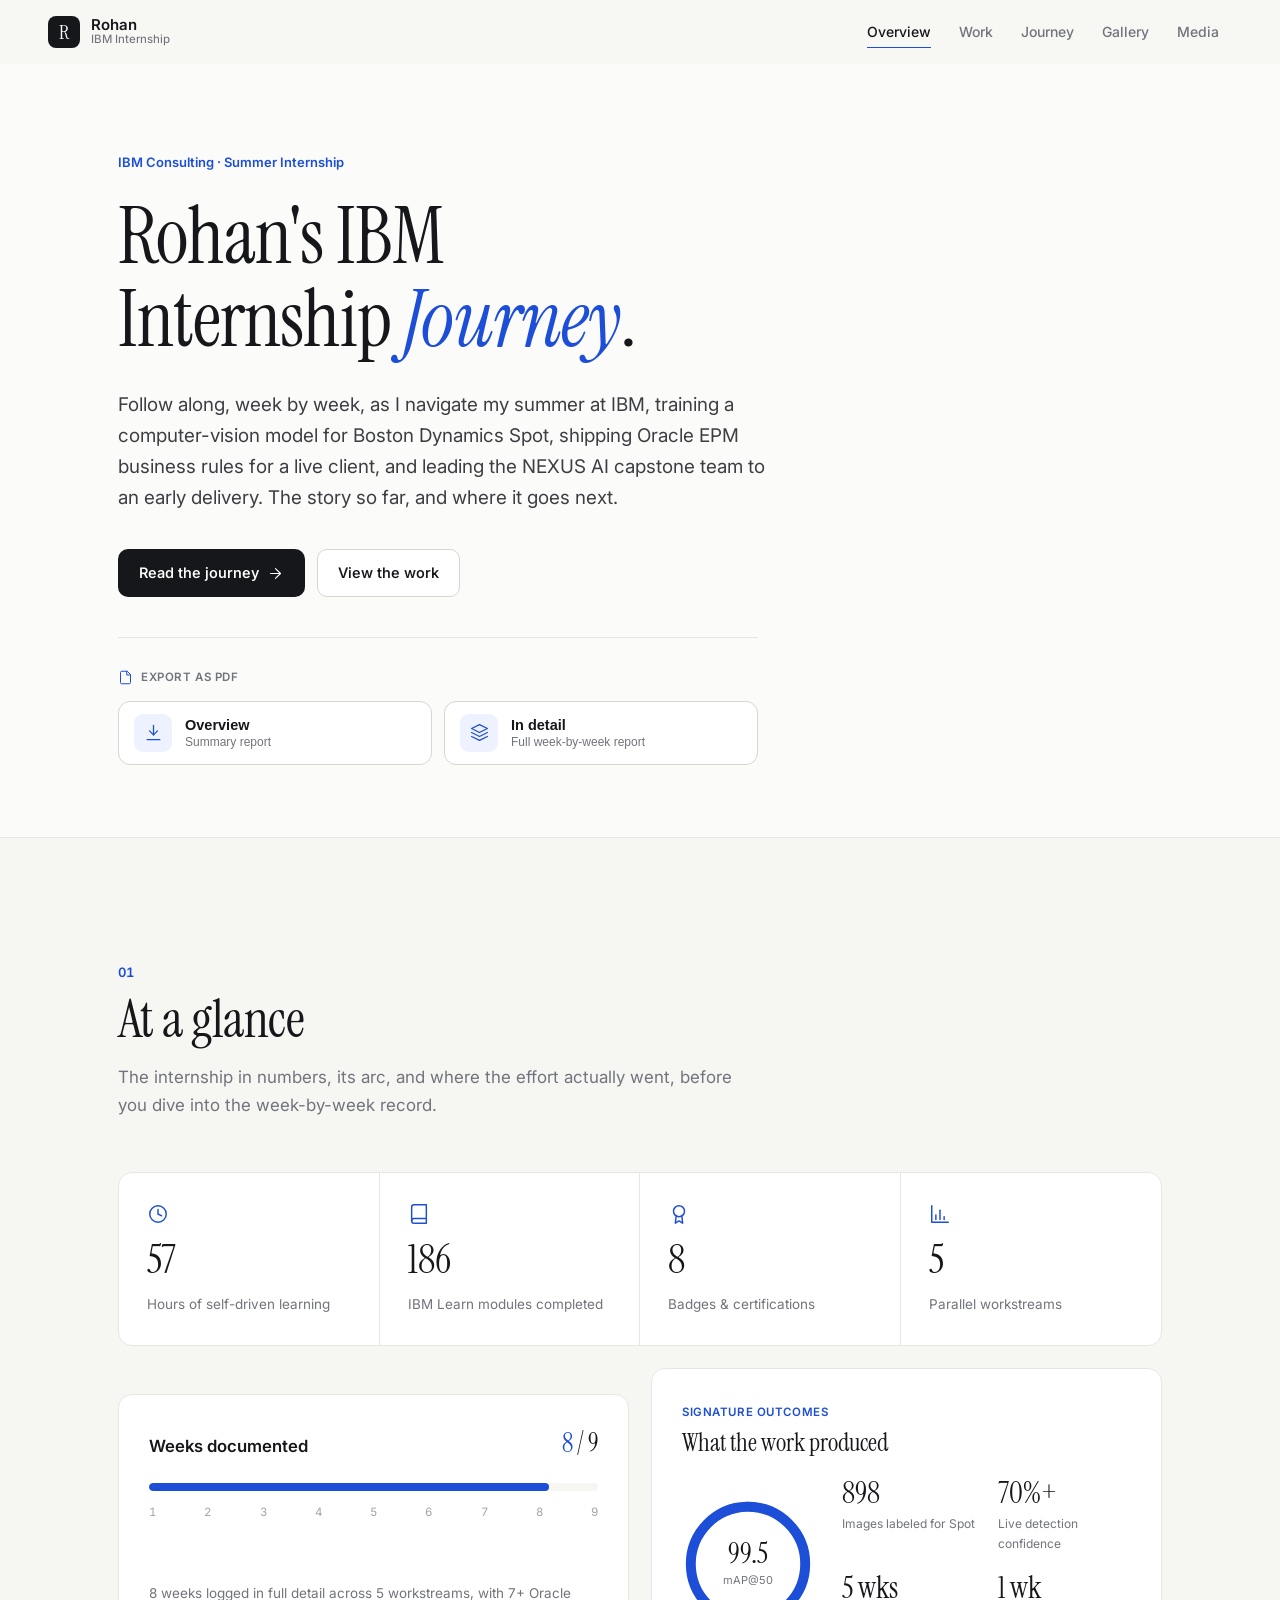
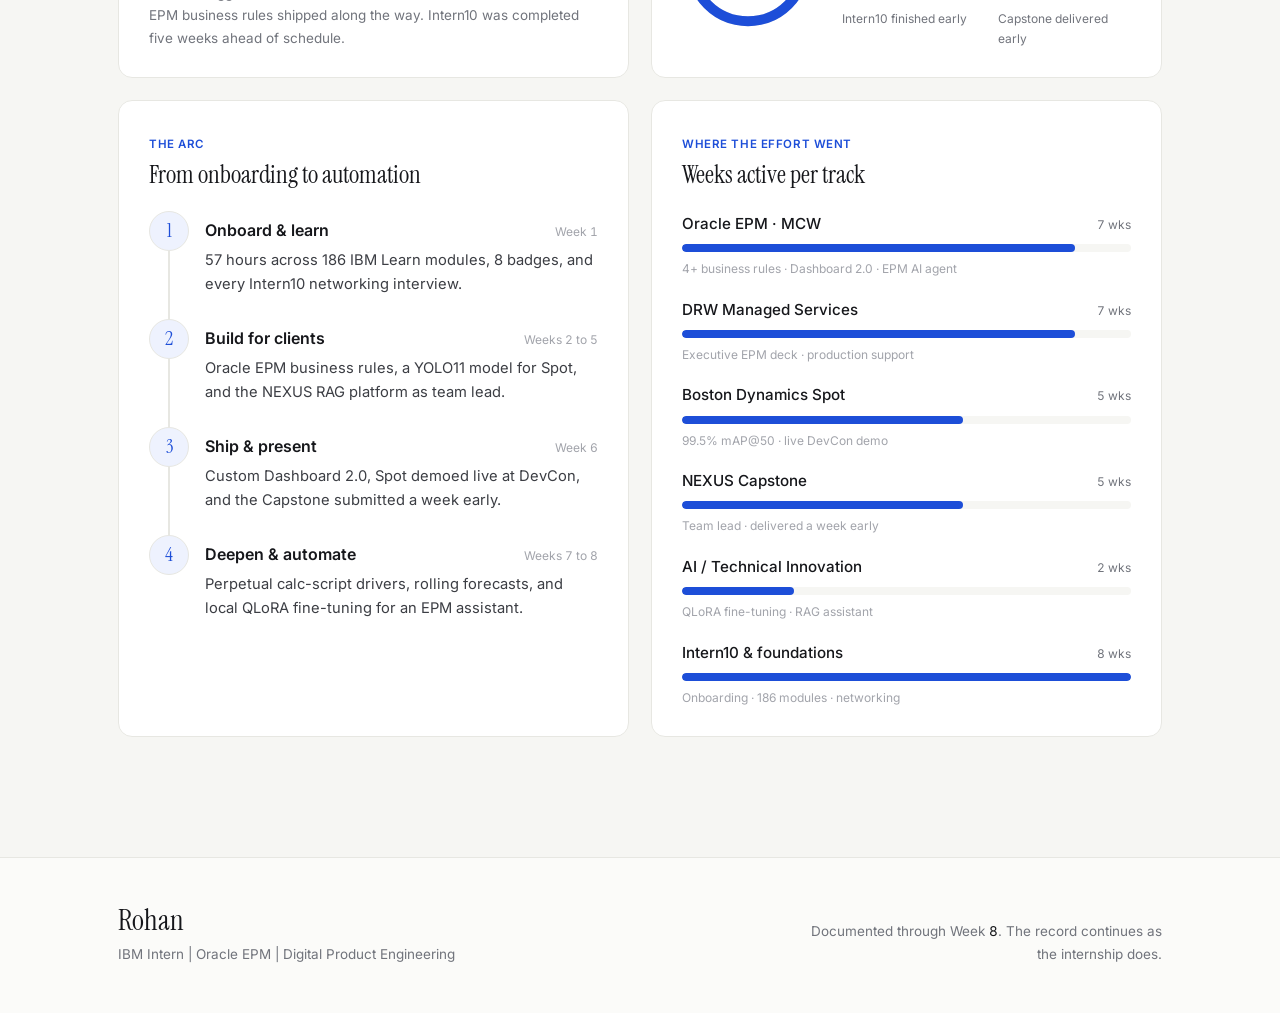
==== commit 54a8520c: "Route site into separate pages; switch export from Word to PDF Routing - Split the single long scrol" ====
--- a/index.html
+++ b/index.html
@@ -16,22 +16,22 @@
 
   <!-- Top bar -->
   <nav class="topbar" id="topbar">
-    <a class="brand" href="#top" aria-label="Home">
+    <a class="brand" href="#/" data-route="home" aria-label="Home">
       <span class="brand-mark">R</span>
       <span class="brand-text">Rohan<span class="brand-sub">IBM Internship</span></span>
     </a>
     <div class="nav-links" id="nav-links">
-      <a href="#overview" data-spy="overview">Overview</a>
-      <a href="#work" data-spy="work">Work</a>
-      <a href="#journey" data-spy="journey">Journey</a>
-      <a href="#gallery" data-spy="gallery">Gallery</a>
-      <a href="#media" data-spy="media">Media</a>
+      <a href="#/" data-route="home">Overview</a>
+      <a href="#/work" data-route="work">Work</a>
+      <a href="#/journey" data-route="journey">Journey</a>
+      <a href="#/gallery" data-route="gallery">Gallery</a>
+      <a href="#/media" data-route="media">Media</a>
     </div>
     <button class="nav-toggle" id="nav-toggle" aria-label="Toggle menu" data-icon="menu"></button>
   </nav>
 
-  <!-- Hero -->
-  <header class="hero" id="top">
+  <!-- Hero (home view) -->
+  <header class="hero" id="top" data-view="home">
     <div class="wrap">
       <p class="hero-eyebrow">IBM Consulting · Summer Internship</p>
       <h1 class="hero-title">
@@ -43,16 +43,16 @@
         leading the NEXUS AI capstone team to an early delivery. The story so far, and where it goes next.
       </p>
       <div class="hero-actions">
-        <a class="btn btn-primary" href="#journey">Read the journey <span class="ico" data-icon="arrow-right"></span></a>
-        <a class="btn btn-quiet" href="#work">View the work</a>
+        <a class="btn btn-primary" href="#/journey">Read the journey <span class="ico" data-icon="arrow-right"></span></a>
+        <a class="btn btn-quiet" href="#/work">View the work</a>
       </div>
 
       <div class="hero-export" id="hero-export">
-        <div class="hx-label"><span class="ico" data-icon="file"></span> Export to Word</div>
+        <div class="hx-label"><span class="ico" data-icon="file"></span> Export as PDF</div>
         <div class="hx-btns">
           <button type="button" class="btn-export" data-export="overview">
             <span class="ico" data-icon="download"></span>
-            <span class="hx-txt"><b>Overview</b><span>1-page summary</span></span>
+            <span class="hx-txt"><b>Overview</b><span>Summary report</span></span>
           </button>
           <button type="button" class="btn-export" data-export="detailed">
             <span class="ico" data-icon="layers"></span>
@@ -64,13 +64,13 @@
   </header>
 
   <main>
-    <!-- Overview -->
-    <section class="section" id="overview">
+    <!-- Overview (home view) -->
+    <section class="section section-overview" id="overview" data-view="home">
       <div class="wrap">
         <div class="sec-head reveal">
           <span class="sec-index">01</span>
           <h2 class="sec-title">At a glance</h2>
-          <p class="sec-lede">The internship in numbers, its arc, and where the effort actually went — before you dive into the week-by-week record.</p>
+          <p class="sec-lede">The internship in numbers, its arc, and where the effort actually went, before you dive into the week-by-week record.</p>
         </div>
         <div class="ov-strip reveal" id="ov-strip"><!-- JS --></div>
         <div class="ov-grid reveal">
@@ -85,7 +85,7 @@
     </section>
 
     <!-- Work -->
-    <section class="section" id="work">
+    <section class="section" id="work" data-view="work">
       <div class="wrap">
         <div class="sec-head reveal">
           <span class="sec-index">02</span>
@@ -97,7 +97,7 @@
     </section>
 
     <!-- Journey -->
-    <section class="section" id="journey">
+    <section class="section" id="journey" data-view="journey">
       <div class="wrap">
         <div class="sec-head reveal">
           <span class="sec-index">03</span>
@@ -110,7 +110,7 @@
     </section>
 
     <!-- Gallery -->
-    <section class="section" id="gallery">
+    <section class="section" id="gallery" data-view="gallery">
       <div class="wrap">
         <div class="sec-head reveal">
           <span class="sec-index">04</span>
@@ -122,7 +122,7 @@
     </section>
 
     <!-- Media -->
-    <section class="section" id="media">
+    <section class="section" id="media" data-view="media">
       <div class="wrap">
         <div class="sec-head reveal">
           <span class="sec-index">05</span>
--- a/styles.css
+++ b/styles.css
@@ -459,6 +459,12 @@
   #overview .pb-fill, .tb-fill, .g-arc, .btn-export.loading .ico { transition: none; animation: none; }
 }
 
+/* ---------- Routed views ---------- */
+[data-view][hidden] { display: none !important; }
+@keyframes viewIn { from { opacity: 0; } to { opacity: 1; } }
+[data-view].view-on { animation: viewIn .42s var(--ease) both; }
+@media (prefers-reduced-motion: reduce) { [data-view].view-on { animation: none; } }
+
 /* ---------- Responsive ---------- */
 @media (max-width: 880px) {
   .nav-links {
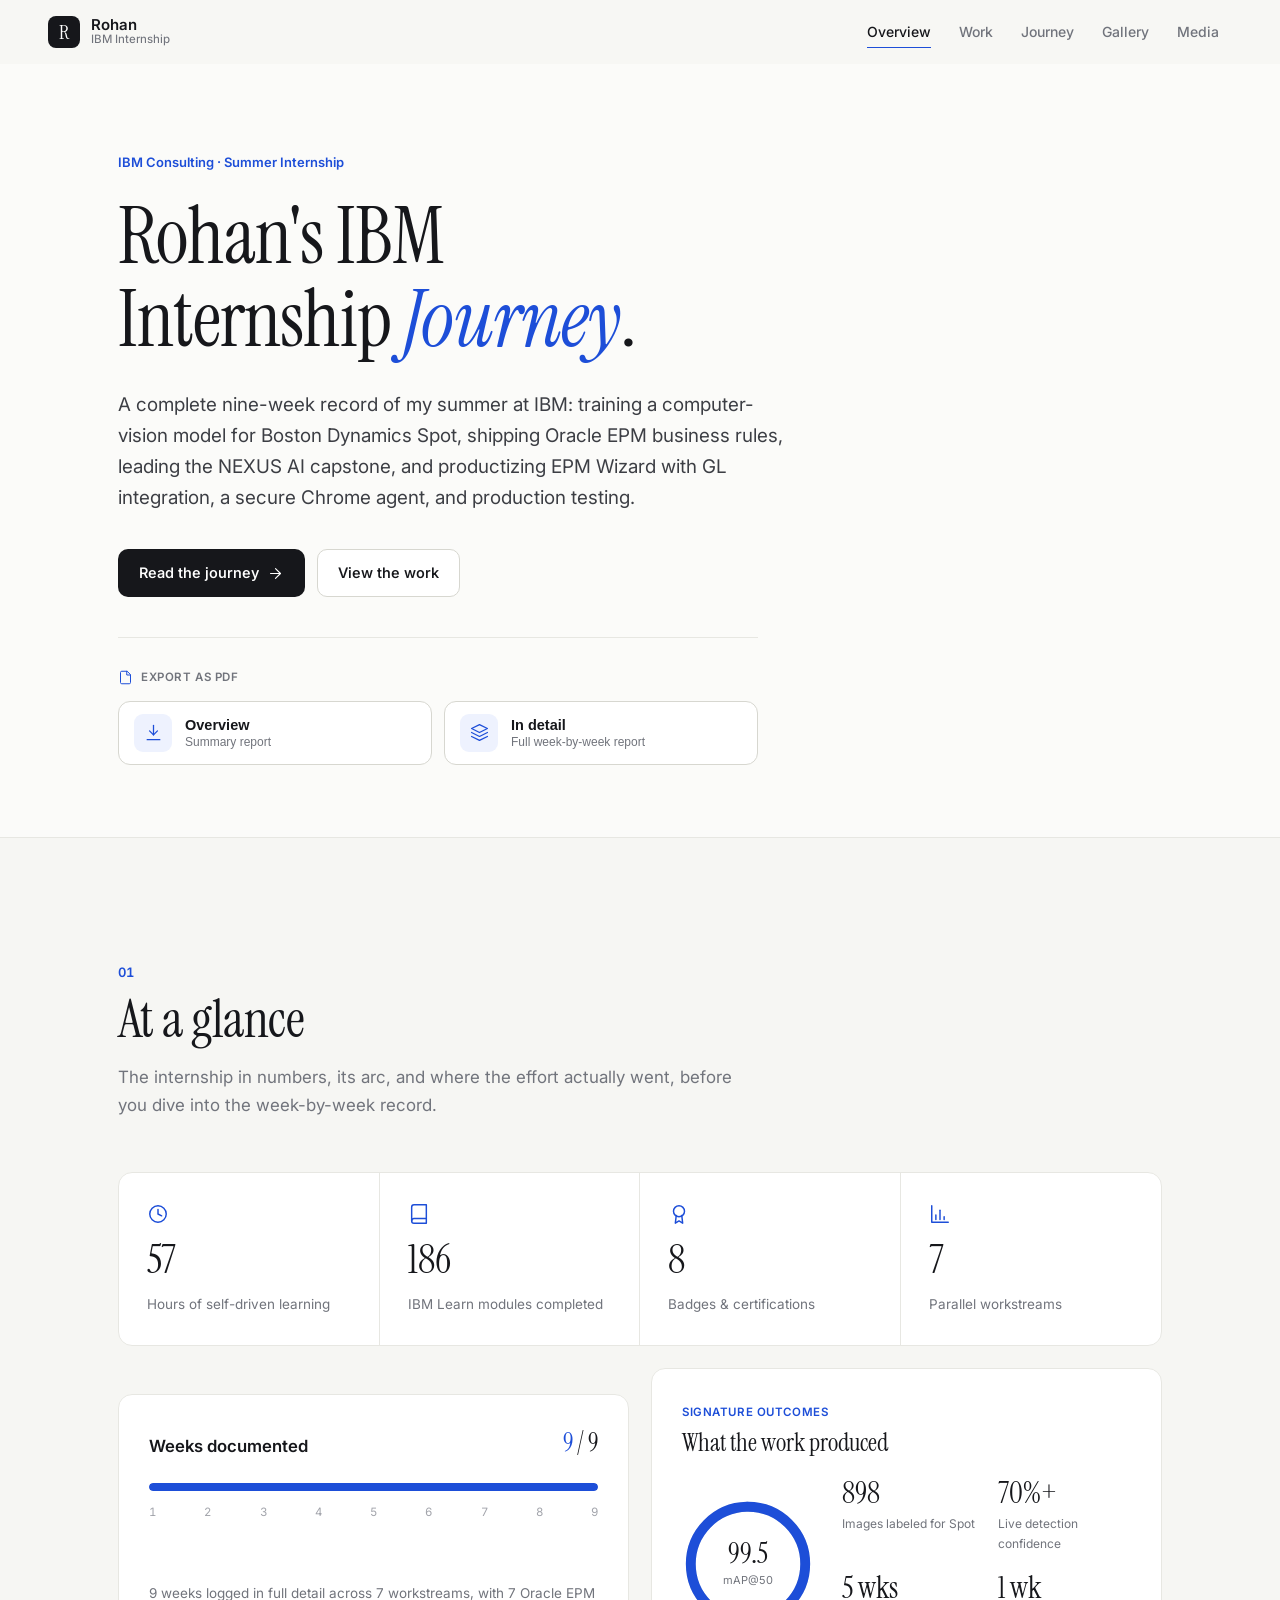
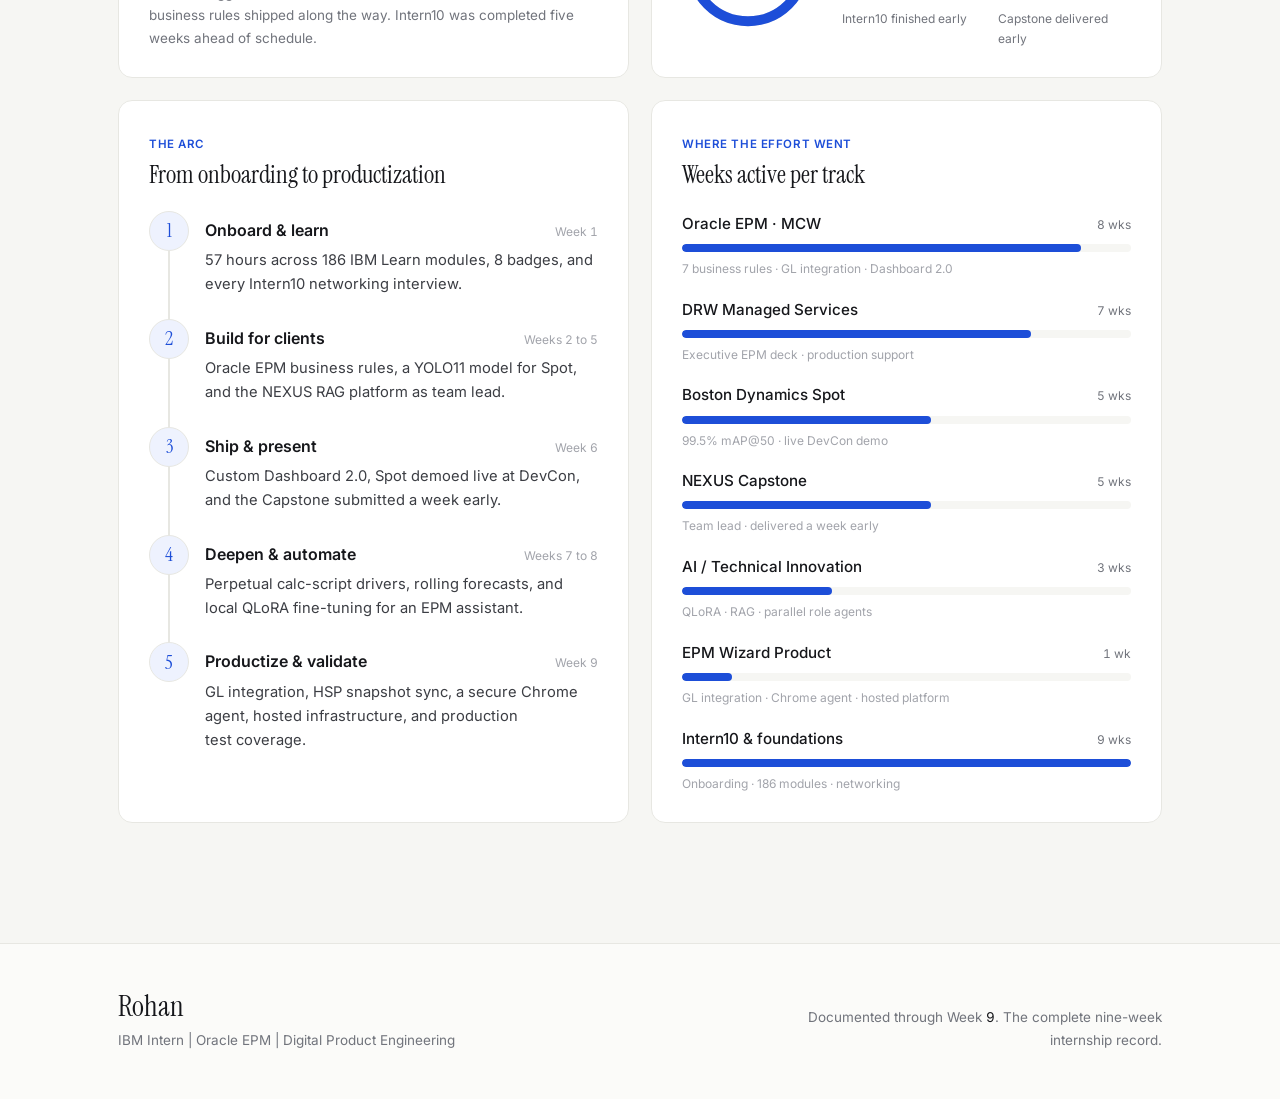
==== commit 83846270: "Add Week 9 internship update and PDF reports" ====
--- a/index.html
+++ b/index.html
@@ -38,9 +38,9 @@
         Rohan's IBM Internship <em>Journey</em>.
       </h1>
       <p class="hero-lede">
-        Follow along, week by week, as I navigate my summer at IBM, training a computer-vision
-        model for Boston Dynamics Spot, shipping Oracle EPM business rules for a live client, and
-        leading the NEXUS AI capstone team to an early delivery. The story so far, and where it goes next.
+        A complete nine-week record of my summer at IBM: training a computer-vision model for
+        Boston Dynamics Spot, shipping Oracle EPM business rules, leading the NEXUS AI capstone,
+        and productizing EPM Wizard with GL integration, a secure Chrome agent, and production testing.
       </p>
       <div class="hero-actions">
         <a class="btn btn-primary" href="#/journey">Read the journey <span class="ico" data-icon="arrow-right"></span></a>
@@ -90,7 +90,7 @@
         <div class="sec-head reveal">
           <span class="sec-index">02</span>
           <h2 class="sec-title">The work</h2>
-          <p class="sec-lede">Six tracks, running in parallel. Select any to read the full breakdown.</p>
+          <p class="sec-lede">Seven tracks, running in parallel. Select any to read the full breakdown.</p>
         </div>
         <div class="work-grid" id="work-grid"><!-- JS --></div>
       </div>
@@ -140,7 +140,7 @@
         <p class="footer-name">Rohan</p>
         <p class="footer-role" id="footer-role">IBM Intern</p>
       </div>
-      <p class="footer-note">Documented through Week <span id="footer-week">8</span>. The record continues as the internship does.</p>
+      <p class="footer-note">Documented through Week <span id="footer-week">9</span>. The complete nine-week internship record.</p>
     </div>
   </footer>
 
